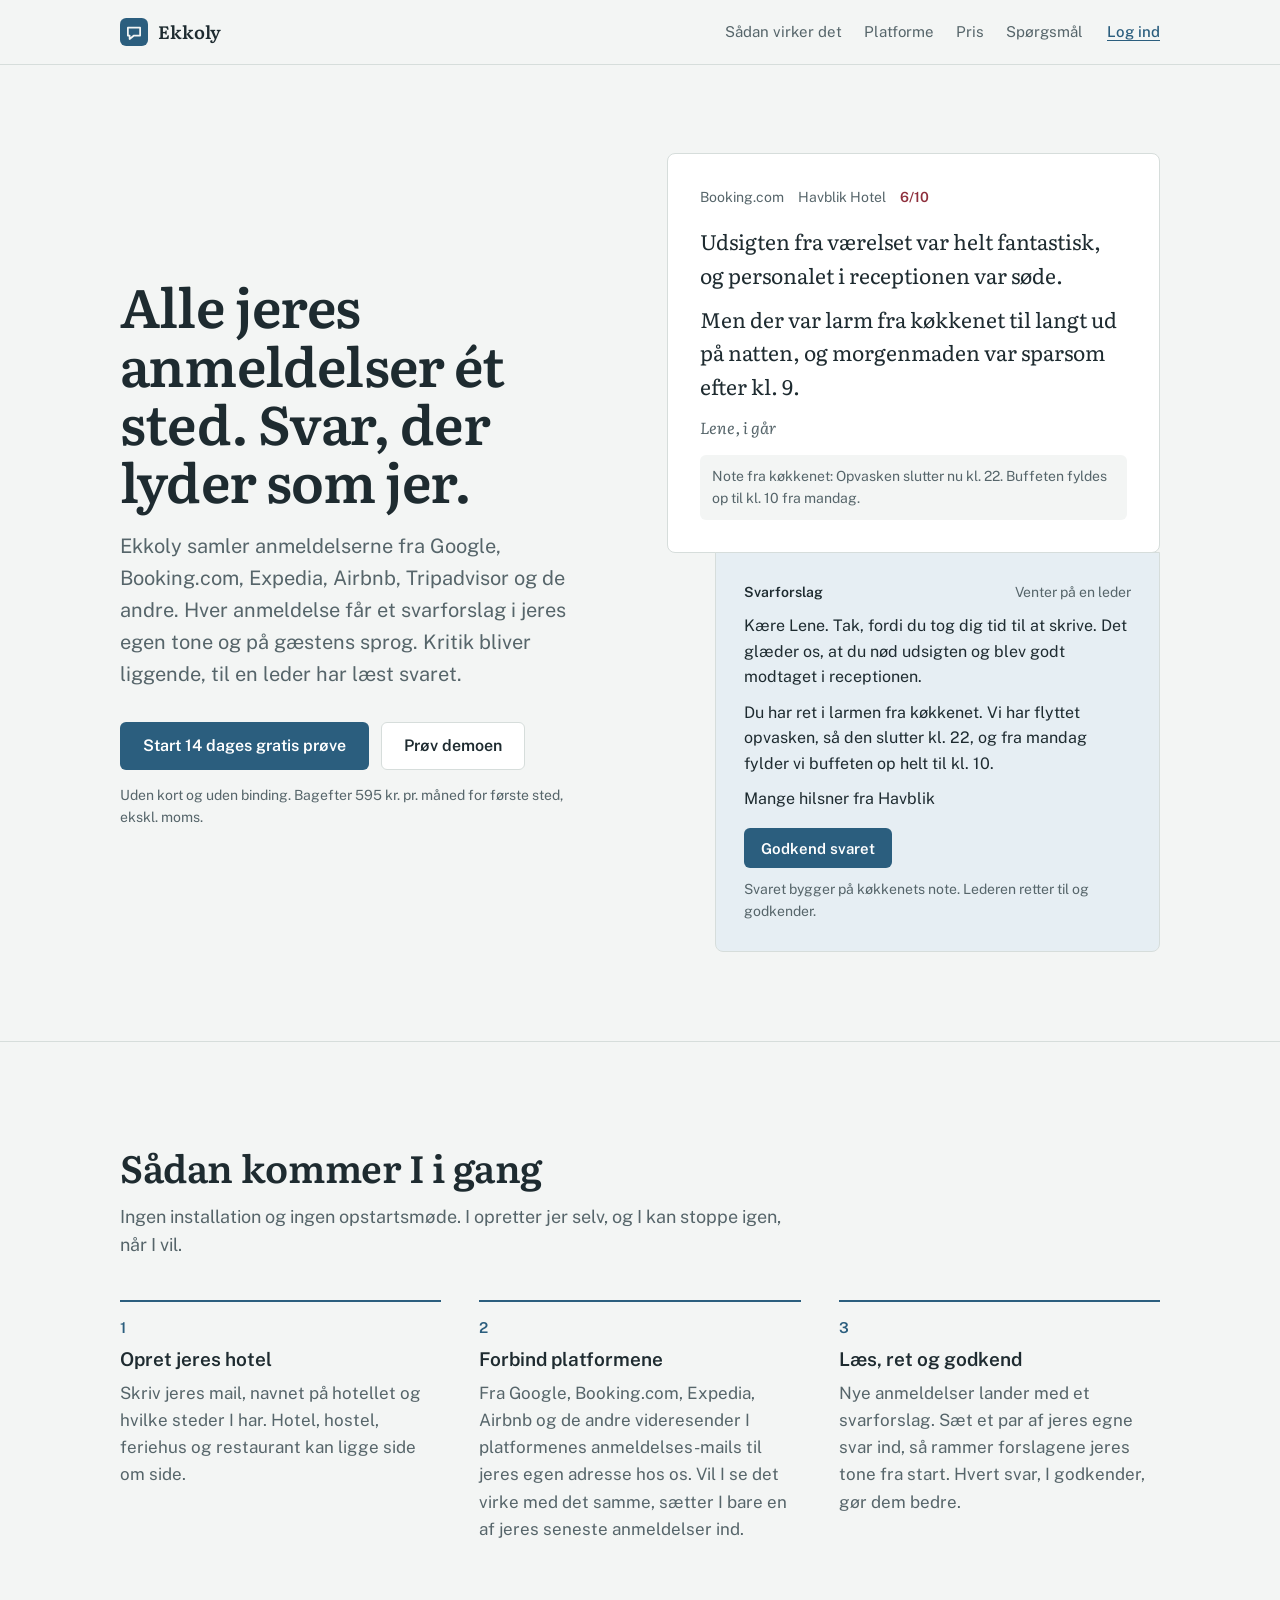
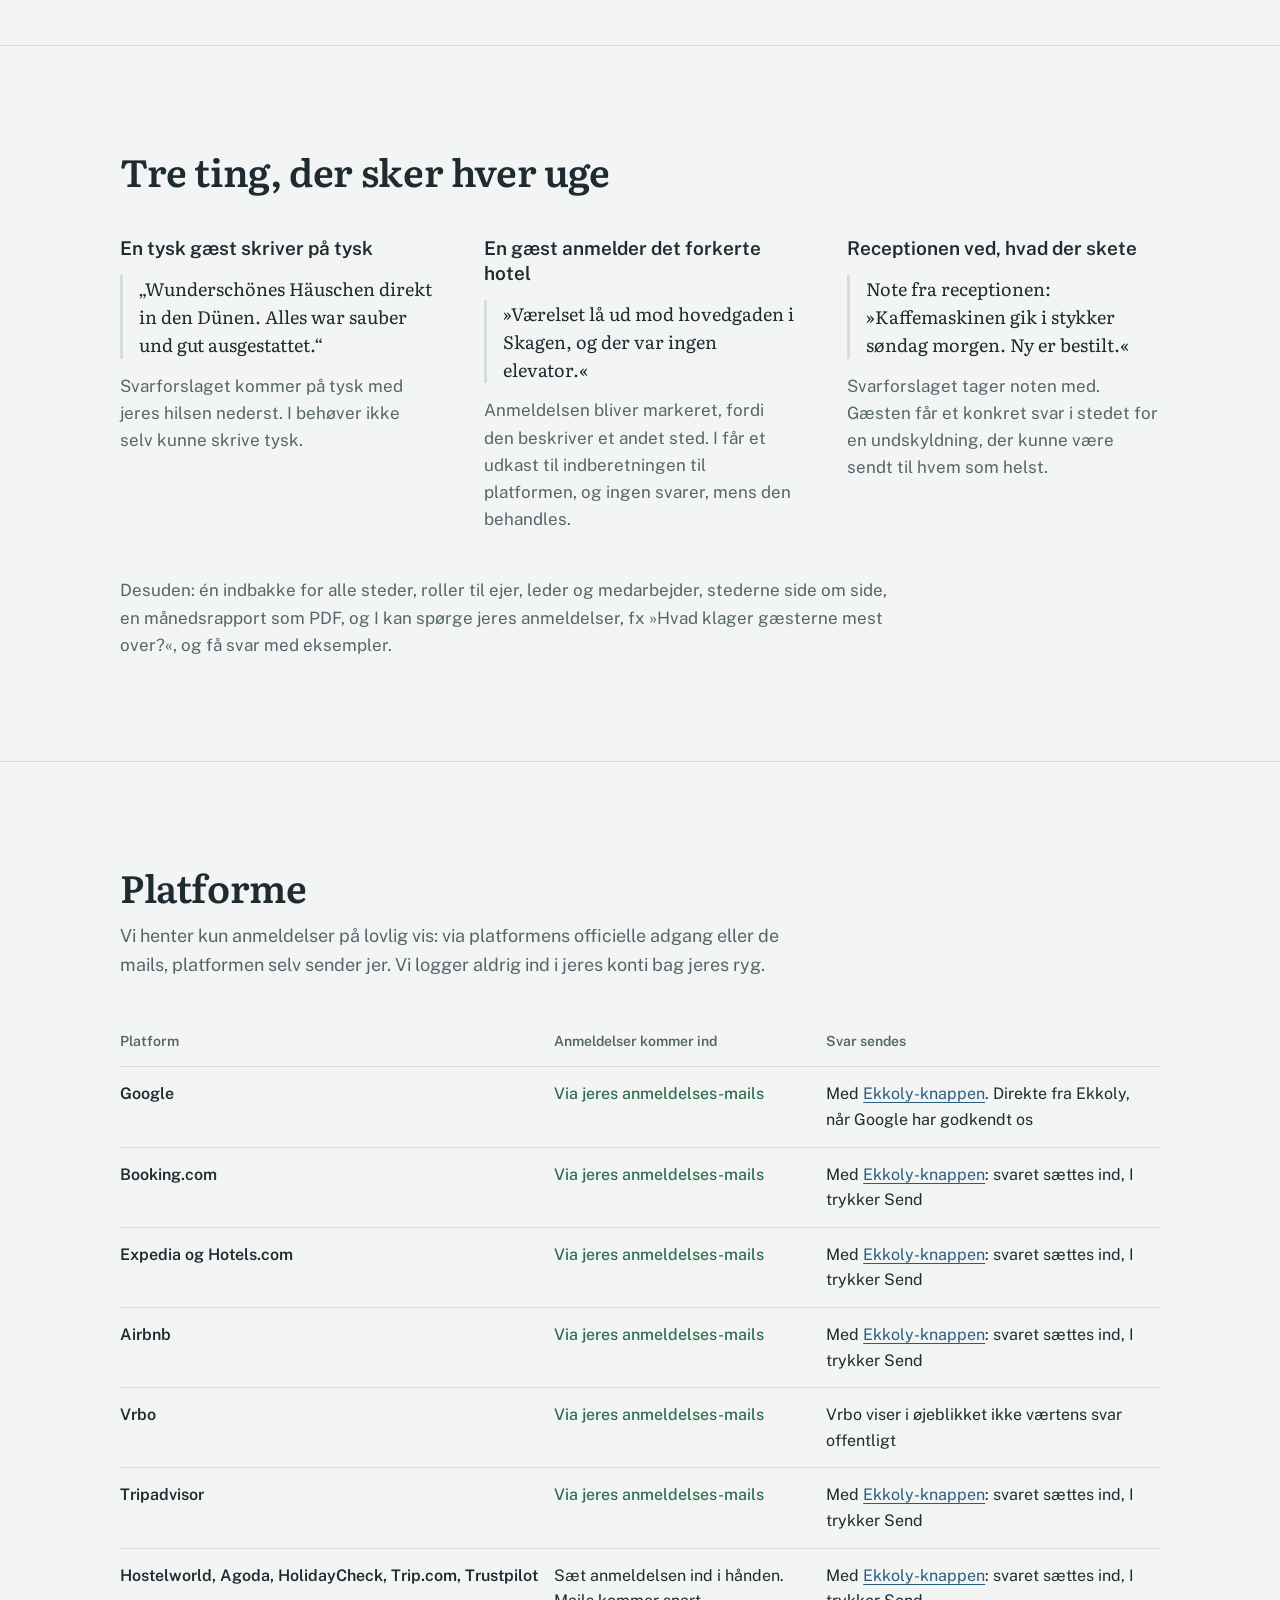
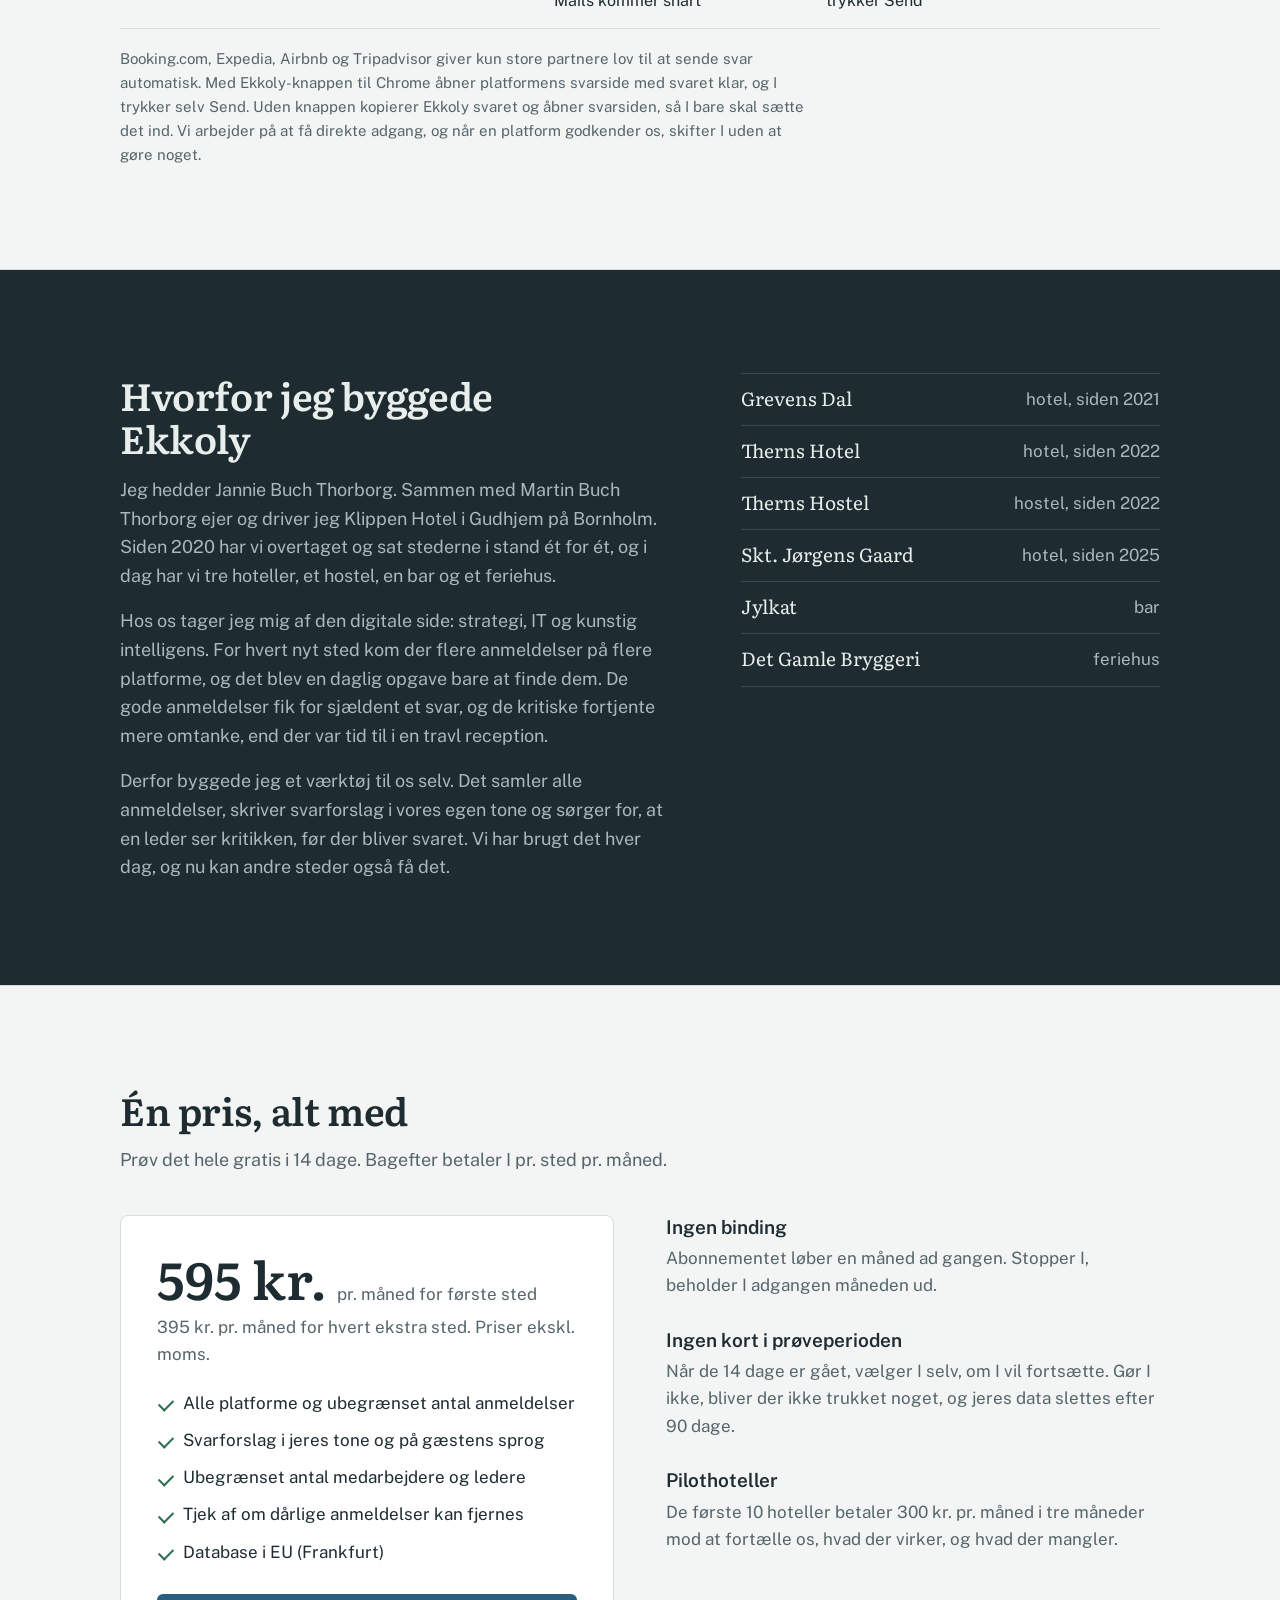
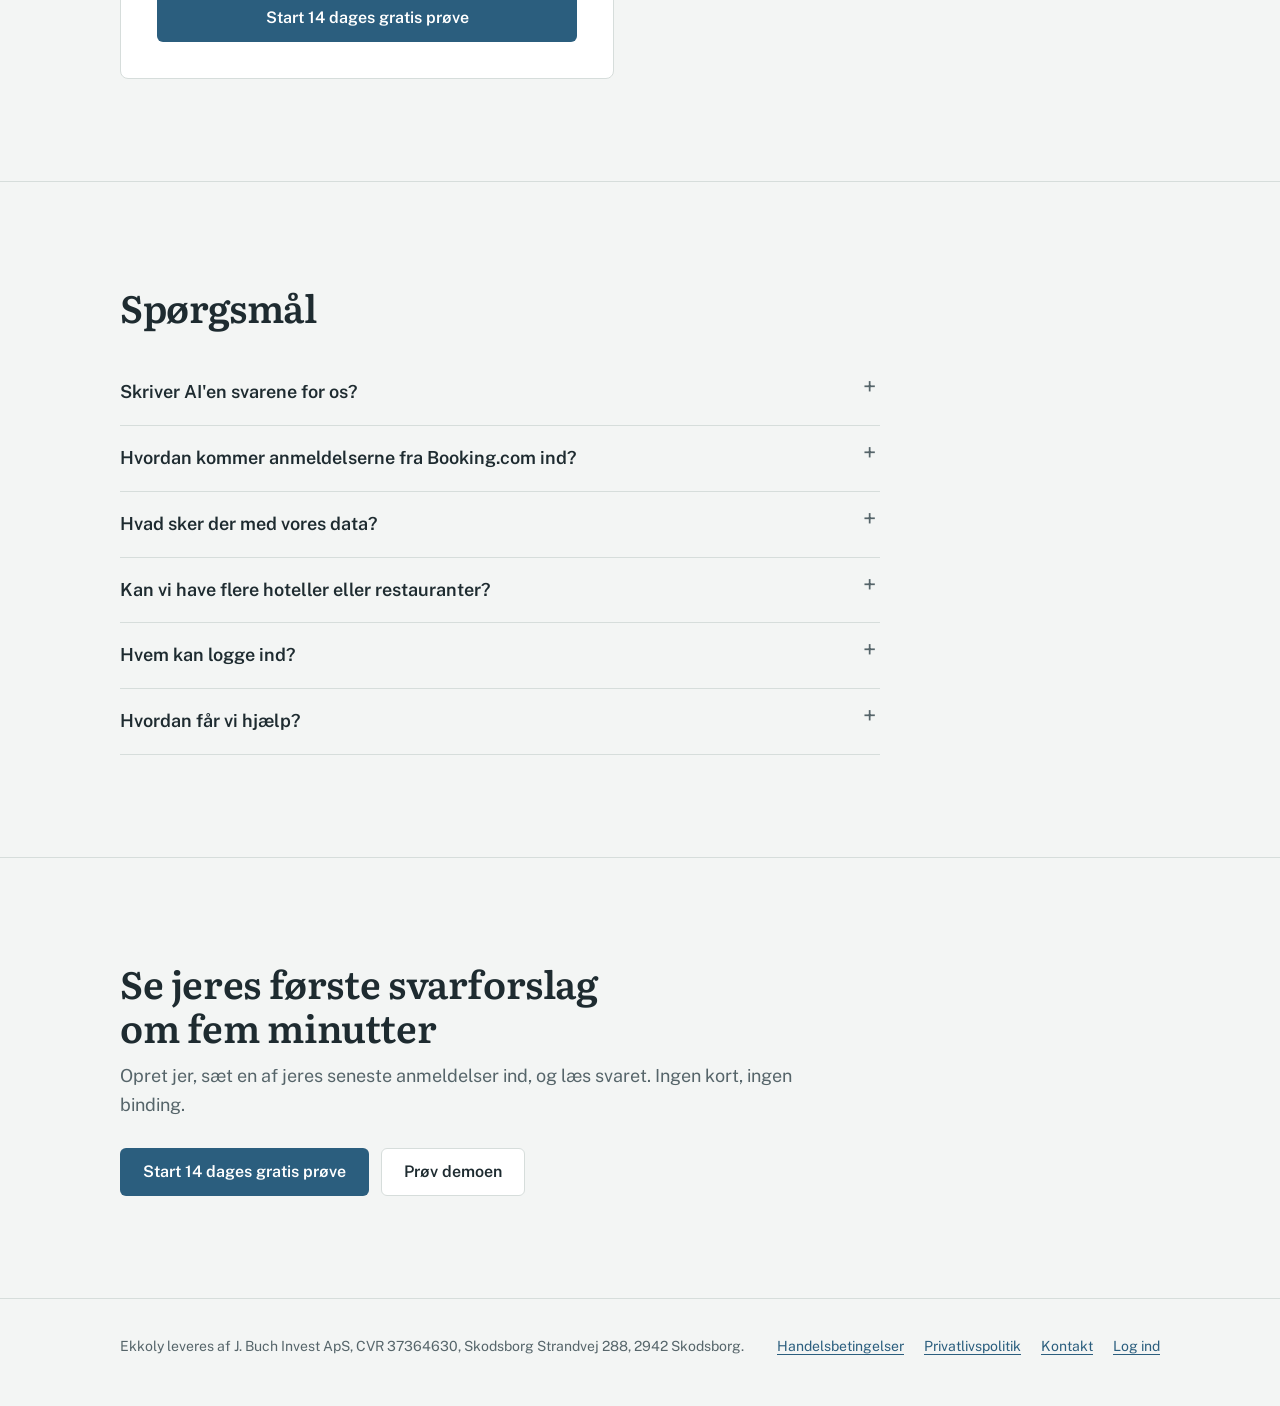
==== index.html @ 7d3e050d "Ekkoly: Indsigt, spørg jeres anmeldelser og månedsrapport Co-Authored-By: Claude Opus 5.5 <noreply@a" ====
<!doctype html>
<html lang="da">
<head>
<meta charset="utf-8">
<meta name="viewport" content="width=device-width,initial-scale=1">
<title>Ekkoly – alle jeres anmeldelser ét sted</title>
<meta name="description" content="Samler hotellets anmeldelser fra Google, Booking.com, Expedia, Airbnb, Tripadvisor og flere ét sted og skriver svarforslag i jeres egen tone. 14 dage gratis, uden kort.">
<meta name="color-scheme" content="light dark">
<meta name="robots" content="noindex">
<meta property="og:title" content="Ekkoly">
<meta property="og:description" content="Alle jeres anmeldelser ét sted. Svar, der lyder som jer.">
<meta property="og:type" content="website">
<link rel="icon" href="app/favicon.svg" type="image/svg+xml">
<link rel="preload" href="app/fonts/literata-latin-600-normal.woff2" as="font" type="font/woff2" crossorigin>
<link rel="preload" href="app/fonts/public-sans-latin-400-normal.woff2" as="font" type="font/woff2" crossorigin>
<link rel="stylesheet" href="site.css">
</head>
<body>
<a class="skip" href="#indhold">Gå til indhold</a>

<header class="top">
  <div class="wrap">
    <a class="brand" href="./" aria-label="Ekkoly, forsiden">
      <svg viewBox="0 0 32 32" aria-hidden="true"><rect width="32" height="32" rx="7" fill="#2B5E7E"/><path d="M9 11h14v9h-7l-5 4v-4H9z" fill="none" stroke="#F3F5F4" stroke-width="2" stroke-linejoin="round"/></svg>
      Ekkoly
    </a>
    <nav aria-label="Sider">
      <a href="#saadan">Sådan virker det</a>
      <a href="#platforme">Platforme</a>
      <a href="#pris">Pris</a>
      <a href="#spoergsmaal">Spørgsmål</a>
    </nav>
    <a class="login" href="app/">Log ind</a>
  </div>
</header>

<main id="indhold">

<section class="hero">
  <div class="wrap">
    <div>
      <h1>Alle jeres anmeldelser ét sted. Svar, der lyder som jer.</h1>
      <p class="lead">Ekkoly samler anmeldelserne fra Google, Booking.com, Expedia, Airbnb, Tripadvisor og de andre. Hver anmeldelse får et svarforslag i jeres egen tone og på gæstens sprog. Kritik bliver liggende, til en leder har læst svaret.</p>
      <div class="actions">
        <a class="btn btn-primary" href="app/?start#/">Start 14 dages gratis prøve</a>
        <a class="btn btn-quiet" href="app/?demo#/">Prøv demoen</a>
      </div>
      <p class="fine">Uden kort og uden binding. Bagefter 595 kr. pr. måned for første sted, ekskl. moms.</p>
    </div>

    <figure class="letter" aria-label="Eksempel: en anmeldelse og svarforslaget">
      <div class="review">
        <p class="meta"><span>Booking.com</span><span>Havblik Hotel</span><span class="score">6/10</span></p>
        <blockquote>
          <p>Udsigten fra værelset var helt fantastisk, og personalet i receptionen var søde.</p>
          <p>Men der var larm fra køkkenet til langt ud på natten, og morgenmaden var sparsom efter kl. 9.</p>
        </blockquote>
        <cite>Lene, i går</cite>
        <p class="note-staff">Note fra køkkenet: Opvasken slutter nu kl. 22. Buffeten fyldes op til kl. 10 fra mandag.</p>
      </div>
      <div class="reply">
        <p class="label"><strong>Svarforslag</strong><span>Venter på en leder</span></p>
        <div class="text">
          <p>Kære Lene. Tak, fordi du tog dig tid til at skrive. Det glæder os, at du nød udsigten og blev godt modtaget i receptionen.</p>
          <p>Du har ret i larmen fra køkkenet. Vi har flyttet opvasken, så den slutter kl. 22, og fra mandag fylder vi buffeten op helt til kl. 10.</p>
          <p>Mange hilsner fra Havblik</p>
        </div>
        <p class="approve"><span class="btn btn-primary" aria-hidden="true">Godkend svaret</span> Svaret bygger på køkkenets note. Lederen retter til og godkender.</p>
      </div>
    </figure>
  </div>
</section>

<section class="block" id="saadan">
  <div class="wrap">
    <h2>Sådan kommer I i gang</h2>
    <p class="intro">Ingen installation og ingen opstartsmøde. I opretter jer selv, og I kan stoppe igen, når I vil.</p>
    <ol class="steps">
      <li>
        <h3>Opret jeres hotel</h3>
        <p>Skriv jeres mail, navnet på hotellet og hvilke steder I har. Hotel, hostel, feriehus og restaurant kan ligge side om side.</p>
      </li>
      <li>
        <h3>Forbind platformene</h3>
        <p>Fra Google, Booking.com, Expedia, Airbnb og de andre videresender I platformenes anmeldelses-mails til jeres egen adresse hos os. Vil I se det virke med det samme, sætter I bare en af jeres seneste anmeldelser ind.</p>
      </li>
      <li>
        <h3>Læs, ret og godkend</h3>
        <p>Nye anmeldelser lander med et svarforslag. Sæt et par af jeres egne svar ind, så rammer forslagene jeres tone fra start. Hvert svar, I godkender, gør dem bedre.</p>
      </li>
    </ol>
  </div>
</section>

<section class="block" id="funktioner">
  <div class="wrap">
    <h2>Tre ting, der sker hver uge</h2>
    <div class="cases">
      <article class="case">
        <h3>En tysk gæst skriver på tysk</h3>
        <p class="said">„Wunderschönes Häuschen direkt in den Dünen. Alles war sauber und gut ausgestattet.“</p>
        <p class="then">Svarforslaget kommer på tysk med jeres hilsen nederst. I behøver ikke selv kunne skrive tysk.</p>
      </article>
      <article class="case">
        <h3>En gæst anmelder det forkerte hotel</h3>
        <p class="said">»Værelset lå ud mod hovedgaden i Skagen, og der var ingen elevator.«</p>
        <p class="then">Anmeldelsen bliver markeret, fordi den beskriver et andet sted. I får et udkast til indberetningen til platformen, og ingen svarer, mens den behandles.</p>
      </article>
      <article class="case">
        <h3>Receptionen ved, hvad der skete</h3>
        <p class="said">Note fra receptionen: »Kaffemaskinen gik i stykker søndag morgen. Ny er bestilt.«</p>
        <p class="then">Svarforslaget tager noten med. Gæsten får et konkret svar i stedet for en undskyldning, der kunne være sendt til hvem som helst.</p>
      </article>
    </div>
    <p class="also">Desuden: én indbakke for alle steder, roller til ejer, leder og medarbejder, stederne side om side, en månedsrapport som PDF, og I kan spørge jeres anmeldelser, fx »Hvad klager gæsterne mest over?«, og få svar med eksempler.</p>
  </div>
</section>

<section class="block" id="platforme">
  <div class="wrap">
    <h2>Platforme</h2>
    <p class="intro">Vi henter kun anmeldelser på lovlig vis: via platformens officielle adgang eller de mails, platformen selv sender jer. Vi logger aldrig ind i jeres konti bag jeres ryg.</p>
    <table class="platforms">
      <thead><tr><th scope="col">Platform</th><th scope="col">Anmeldelser kommer ind</th><th scope="col">Svar sendes</th></tr></thead>
      <tbody>
        <tr><td>Google</td><td class="yes">Via jeres anmeldelses-mails</td><td>Med <a href="knappen.html">Ekkoly-knappen</a>. Direkte fra Ekkoly, når Google har godkendt os</td></tr>
        <tr><td>Booking.com</td><td class="yes">Via jeres anmeldelses-mails</td><td>Med <a href="knappen.html">Ekkoly-knappen</a>: svaret sættes ind, I trykker Send</td></tr>
        <tr><td>Expedia og Hotels.com</td><td class="yes">Via jeres anmeldelses-mails</td><td>Med <a href="knappen.html">Ekkoly-knappen</a>: svaret sættes ind, I trykker Send</td></tr>
        <tr><td>Airbnb</td><td class="yes">Via jeres anmeldelses-mails</td><td>Med <a href="knappen.html">Ekkoly-knappen</a>: svaret sættes ind, I trykker Send</td></tr>
        <tr><td>Vrbo</td><td class="yes">Via jeres anmeldelses-mails</td><td>Vrbo viser i øjeblikket ikke værtens svar offentligt</td></tr>
        <tr><td>Tripadvisor</td><td class="yes">Via jeres anmeldelses-mails</td><td>Med <a href="knappen.html">Ekkoly-knappen</a>: svaret sættes ind, I trykker Send</td></tr>
        <tr><td>Hostelworld, Agoda, HolidayCheck, Trip.com, Trustpilot</td><td>Sæt anmeldelsen ind i hånden. Mails kommer snart</td><td>Med <a href="knappen.html">Ekkoly-knappen</a>: svaret sættes ind, I trykker Send</td></tr>
      </tbody>
    </table>
    <p class="note">Booking.com, Expedia, Airbnb og Tripadvisor giver kun store partnere lov til at sende svar automatisk. Med Ekkoly-knappen til Chrome åbner platformens svarside med svaret klar, og I trykker selv Send. Uden knappen kopierer Ekkoly svaret og åbner svarsiden, så I bare skal sætte det ind. Vi arbejder på at få direkte adgang, og når en platform godkender os, skifter I uden at gøre noget.</p>
  </div>
</section>

<section class="block origin">
  <div class="wrap">
    <div>
      <h2>Hvorfor jeg byggede Ekkoly</h2>
      <p>Jeg hedder Jannie Buch Thorborg. Sammen med Martin Buch Thorborg ejer og driver jeg Klippen Hotel i Gudhjem på Bornholm. Siden 2020 har vi overtaget og sat stederne i stand ét for ét, og i dag har vi tre hoteller, et hostel, en bar og et feriehus.</p>
      <p>Hos os tager jeg mig af den digitale side: strategi, IT og kunstig intelligens. For hvert nyt sted kom der flere anmeldelser på flere platforme, og det blev en daglig opgave bare at finde dem. De gode anmeldelser fik for sjældent et svar, og de kritiske fortjente mere omtanke, end der var tid til i en travl reception.</p>
      <p>Derfor byggede jeg et værktøj til os selv. Det samler alle anmeldelser, skriver svarforslag i vores egen tone og sørger for, at en leder ser kritikken, før der bliver svaret. Vi har brugt det hver dag, og nu kan andre steder også få det.</p>
    </div>
    <ul class="places" aria-label="Klippens steder, der bruger Ekkoly">
      <li><span>Grevens Dal</span> hotel, siden 2021</li>
      <li><span>Therns Hotel</span> hotel, siden 2022</li>
      <li><span>Therns Hostel</span> hostel, siden 2022</li>
      <li><span>Skt. Jørgens Gaard</span> hotel, siden 2025</li>
      <li><span>Jylkat</span> bar</li>
      <li><span>Det Gamle Bryggeri</span> feriehus</li>
    </ul>
  </div>
</section>

<section class="block" id="pris">
  <div class="wrap">
    <h2>Én pris, alt med</h2>
    <p class="intro">Prøv det hele gratis i 14 dage. Bagefter betaler I pr. sted pr. måned.</p>
    <div class="price">
      <div class="plan">
        <p class="amount">595 kr. <small>pr. måned for første sted</small></p>
        <p class="sub">395 kr. pr. måned for hvert ekstra sted. Priser ekskl. moms.</p>
        <ul>
          <li>Alle platforme og ubegrænset antal anmeldelser</li>
          <li>Svarforslag i jeres tone og på gæstens sprog</li>
          <li>Ubegrænset antal medarbejdere og ledere</li>
          <li>Tjek af om dårlige anmeldelser kan fjernes</li>
          <li>Database i EU (Frankfurt)</li>
        </ul>
        <a class="btn btn-primary" href="app/?start#/">Start 14 dages gratis prøve</a>
      </div>
      <div class="price-side">
        <div>
          <h3>Ingen binding</h3>
          <p>Abonnementet løber en måned ad gangen. Stopper I, beholder I adgangen måneden ud.</p>
        </div>
        <div>
          <h3>Ingen kort i prøveperioden</h3>
          <p>Når de 14 dage er gået, vælger I selv, om I vil fortsætte. Gør I ikke, bliver der ikke trukket noget, og jeres data slettes efter 90 dage.</p>
        </div>
        <div>
          <h3>Pilothoteller</h3>
          <p>De første 10 hoteller betaler 300 kr. pr. måned i tre måneder mod at fortælle os, hvad der virker, og hvad der mangler.</p>
        </div>
      </div>
    </div>
  </div>
</section>

<section class="block" id="spoergsmaal">
  <div class="wrap">
    <h2>Spørgsmål</h2>
    <div class="faq">
      <details>
        <summary>Skriver AI'en svarene for os?</summary>
        <p>Den skriver et forslag. I bestemmer selv, om ros må besvares med det samme, og svar på kritik bliver aldrig sendt, før en leder har godkendt dem. Svarene bygger på jeres egne tidligere svar, så de lyder som jer.</p>
      </details>
      <details>
        <summary>Hvordan kommer anmeldelserne fra Booking.com ind?</summary>
        <p>I får en fast mailadresse hos os. I Booking.com, Expedia, Airbnb og de andre sætter I anmeldelses-mails til også at gå til den adresse. Så kommer anmeldelsen ind af sig selv, så snart platformen har sendt mailen. I kan også altid kopiere en anmeldelse ind i hånden.</p>
      </details>
      <details>
        <summary>Hvad sker der med vores data?</summary>
        <p>Alt gemmes på servere i EU (Frankfurt). Hvert hotel ser kun sine egne data. Vi sælger ikke data og bruger dem ikke til andet end at levere tjenesten. Læs mere i <a href="privatliv.html">privatlivspolitikken</a>.</p>
      </details>
      <details>
        <summary>Kan vi have flere hoteller eller restauranter?</summary>
        <p>Ja. Hvert sted får sin egen hilsen og sin egen udvikling over tid, og I kan filtrere indbakken på sted. Første sted koster 595 kr. og hvert ekstra 395 kr. pr. måned.</p>
      </details>
      <details>
        <summary>Hvem kan logge ind?</summary>
        <p>Så mange af jeres folk, som I vil. Der er tre roller: ejer, leder og medarbejder. Man logger ind med et link på mail, så ingen skal huske en adgangskode.</p>
      </details>
      <details>
        <summary>Hvordan får vi hjælp?</summary>
        <p>Skriv til <a href="mailto:kontakt@ekkoly.com">kontakt@ekkoly.com</a>. Vi svarer på mail, normalt inden for én hverdag.</p>
      </details>
    </div>
  </div>
</section>

<section class="block closing">
  <div class="wrap">
    <h2>Se jeres første svarforslag om fem minutter</h2>
    <p class="intro">Opret jer, sæt en af jeres seneste anmeldelser ind, og læs svaret. Ingen kort, ingen binding.</p>
    <div class="actions">
      <a class="btn btn-primary" href="app/?start#/">Start 14 dages gratis prøve</a>
      <a class="btn btn-quiet" href="app/?demo#/">Prøv demoen</a>
    </div>
  </div>
</section>

</main>

<footer>
  <div class="wrap">
    <p>Ekkoly leveres af J. Buch Invest ApS, CVR 37364630, Skodsborg Strandvej 288, 2942 Skodsborg.</p>
    <nav aria-label="Om tjenesten">
      <a href="betingelser.html">Handelsbetingelser</a>
      <a href="privatliv.html">Privatlivspolitik</a>
      <a href="mailto:kontakt@ekkoly.com">Kontakt</a>
      <a href="app/">Log ind</a>
    </nav>
  </div>
</footer>
</body>
</html>
---- site.css ----
/* Ekkoly – website
   Samme stemme som appen: gæstens ord i Literata som et brev, alt andet i stille Public Sans.
   Det ene, der skal huskes: anmeldelsen og svaret øverst på forsiden. Resten er roligt. */

@font-face { font-family: 'Public Sans'; font-weight: 400; font-display: swap; src: url(app/fonts/public-sans-latin-400-normal.woff2) format('woff2'); }
@font-face { font-family: 'Public Sans'; font-weight: 500; font-display: swap; src: url(app/fonts/public-sans-latin-500-normal.woff2) format('woff2'); }
@font-face { font-family: 'Public Sans'; font-weight: 600; font-display: swap; src: url(app/fonts/public-sans-latin-600-normal.woff2) format('woff2'); }
@font-face { font-family: 'Literata'; font-weight: 400; font-display: swap; src: url(app/fonts/literata-latin-400-normal.woff2) format('woff2'); }
@font-face { font-family: 'Literata'; font-weight: 400; font-style: italic; font-display: swap; src: url(app/fonts/literata-latin-400-italic.woff2) format('woff2'); }
@font-face { font-family: 'Literata'; font-weight: 600; font-display: swap; src: url(app/fonts/literata-latin-600-normal.woff2) format('woff2'); }

:root {
  --paper: #f3f5f4;
  --surface: #ffffff;
  --ink: #1e2b30;
  --muted: #56656a;
  --line: #d6dddb;
  --harbour: #2b5e7e;
  --harbour-hover: #224e6a;
  --harbour-soft: #e6eef3;
  --on-accent: #ffffff;
  --praise: #2f6e4e;
  --critique: #8e2f3c;
  --deep: #1e2b30;
  --deep-fg: #e8eeec;
  --deep-muted: #a9b8bc;
  --sans: 'Public Sans', system-ui, sans-serif;
  --serif: 'Literata', Georgia, serif;
  --gutter: clamp(16px, 4vw, 40px);
  --measure: 1120px;
}
@media (prefers-color-scheme: dark) {
  :root:not([data-theme="light"]) {
    --paper: #131a1d; --surface: #1b2428; --ink: #e2e8e6; --muted: #9aa8ac; --line: #2c383c;
    --harbour: #82b4d6; --harbour-hover: #9cc5e1; --harbour-soft: #203440; --on-accent: #0e1a20;
    --praise: #7cc49c; --critique: #e8909d; --deep: #0c1214; --deep-fg: #e2e8e6; --deep-muted: #9aa8ac;
    color-scheme: dark;
  }
}
:root[data-theme="dark"] {
  --paper: #131a1d; --surface: #1b2428; --ink: #e2e8e6; --muted: #9aa8ac; --line: #2c383c;
  --harbour: #82b4d6; --harbour-hover: #9cc5e1; --harbour-soft: #203440; --on-accent: #0e1a20;
  --praise: #7cc49c; --critique: #e8909d; --deep: #0c1214; --deep-fg: #e2e8e6; --deep-muted: #9aa8ac;
  color-scheme: dark;
}

* { box-sizing: border-box; }
html { -webkit-text-size-adjust: 100%; scroll-behavior: smooth; }
@media (prefers-reduced-motion: reduce) { html { scroll-behavior: auto; } }
body { margin: 0; background: var(--paper); color: var(--ink); font: 400 17px/1.6 var(--sans); -webkit-font-smoothing: antialiased; }
h1, h2, h3, p, ul, ol, dl, dd, figure { margin: 0; }
ul, ol { padding: 0; list-style: none; }
a { color: var(--harbour); text-underline-offset: 3px; }
a:hover { color: var(--harbour-hover); }
:focus-visible { outline: 3px solid var(--harbour); outline-offset: 3px; border-radius: 2px; }
.wrap { max-width: var(--measure); margin: 0 auto; padding: 0 var(--gutter); }
.skip { position: absolute; left: -999px; }
.skip:focus { left: var(--gutter); top: 8px; background: var(--surface); padding: 8px 12px; z-index: 10; }

/* Knapper */
.btn { display: inline-flex; align-items: center; justify-content: center; min-height: 48px; padding: 0 22px; border-radius: 6px;
  font: 600 16px/1 var(--sans); text-decoration: none; border: 1px solid transparent; cursor: pointer; }
.btn-primary { background: var(--harbour); color: var(--on-accent); }
.btn-primary:hover { background: var(--harbour-hover); color: var(--on-accent); }
.btn-quiet { color: var(--ink); border-color: var(--line); background: var(--surface); }
.btn-quiet:hover { color: var(--ink); border-color: var(--muted); }

/* Top */
.top { border-bottom: 1px solid var(--line); background: var(--paper); }
.top .wrap { display: flex; align-items: center; gap: 24px; min-height: 64px; }
.brand { display: flex; align-items: center; gap: 10px; font: 600 18px/1 var(--serif); color: var(--ink); text-decoration: none; margin-right: auto; }
.brand svg { width: 28px; height: 28px; flex: none; }
.top nav { display: flex; gap: 22px; font-size: 15px; }
.top nav a { color: var(--muted); text-decoration: none; }
.top nav a:hover { color: var(--ink); }
.top .login { font-size: 15px; font-weight: 500; }
@media (max-width: 760px) { .top nav { display: none; } }

/* Forside: anmeldelsen og svaret */
.hero { padding: clamp(40px, 7vw, 88px) 0 clamp(48px, 7vw, 96px); }
.hero .wrap { display: grid; grid-template-columns: minmax(0, 1fr) minmax(0, 1.05fr); gap: clamp(32px, 6vw, 80px); align-items: center; }
@media (max-width: 900px) { .hero .wrap { grid-template-columns: 1fr; } }
.hero h1 { font: 600 clamp(34px, 5vw, 54px)/1.08 var(--serif); letter-spacing: -0.015em; max-width: 14ch; }
.hero .lead { margin-top: 20px; font-size: clamp(18px, 2vw, 20px); color: var(--muted); max-width: 34em; }
.hero .actions { margin-top: 32px; display: flex; flex-wrap: wrap; gap: 12px; }
.hero .fine { margin-top: 14px; font-size: 14px; color: var(--muted); }

.letter { position: relative; }
.review { background: var(--surface); border: 1px solid var(--line); border-radius: 8px; padding: clamp(20px, 3vw, 32px); }
.review .meta { display: flex; flex-wrap: wrap; gap: 6px 14px; align-items: baseline; font-size: 14px; color: var(--muted); }
.review .score { font-weight: 600; color: var(--critique); }
.review blockquote { margin: 16px 0 0; font: 400 clamp(18px, 2vw, 21px)/1.6 var(--serif); }
.review blockquote p + p { margin-top: 10px; }
.review .note-staff { margin-top: 16px; padding: 10px 12px; border-radius: 6px; background: var(--paper); font-size: 14px; color: var(--muted); }
.review cite { display: block; margin-top: 14px; font: italic 400 16px/1.4 var(--serif); color: var(--muted); }
.reply { margin: -1px 0 0 clamp(16px, 4vw, 48px); background: var(--harbour-soft); border: 1px solid var(--line); border-radius: 0 0 8px 8px; padding: clamp(18px, 3vw, 28px); }
.reply .label { font-size: 14px; color: var(--muted); display: flex; justify-content: space-between; gap: 12px; flex-wrap: wrap; }
.reply .label strong { color: var(--ink); font-weight: 600; }
.reply .text { margin-top: 10px; font-size: 16px; line-height: 1.6; }
.reply .text p + p { margin-top: 10px; }
.reply .approve { margin-top: 16px; display: flex; gap: 10px; align-items: center; flex-wrap: wrap; font-size: 14px; color: var(--muted); }
.reply .approve span.btn { min-height: 40px; padding: 0 16px; font-size: 15px; cursor: default; }
/* Den ene bevægelse: svaret skrives frem under anmeldelsen, når siden åbner */
@media (prefers-reduced-motion: no-preference) {
  .reply { animation: rise .7s cubic-bezier(.2, .7, .2, 1) .5s both; }
  .reply .text p { animation: show .5s ease both; }
  .reply .text p:nth-child(1) { animation-delay: .9s; }
  .reply .text p:nth-child(2) { animation-delay: 1.2s; }
  .reply .text p:nth-child(3) { animation-delay: 1.5s; }
  .reply .approve { animation: show .5s ease 1.9s both; }
}
@keyframes rise { from { opacity: 0; transform: translateY(-12px); } to { opacity: 1; transform: none; } }
@keyframes show { from { opacity: 0; } to { opacity: 1; } }

/* Sektioner */
section.block { padding: clamp(56px, 8vw, 104px) 0; border-top: 1px solid var(--line); }
.block h2 { font: 600 clamp(28px, 3.6vw, 38px)/1.15 var(--serif); letter-spacing: -0.01em; max-width: 22ch; }
.block .intro { margin-top: 14px; color: var(--muted); font-size: 18px; max-width: 38em; }

/* Sådan kommer I i gang – en rigtig rækkefølge */
.steps { margin-top: 40px; display: grid; grid-template-columns: repeat(3, minmax(0, 1fr)); gap: clamp(20px, 3vw, 40px); counter-reset: step; }
@media (max-width: 820px) { .steps { grid-template-columns: 1fr; } }
.steps li { counter-increment: step; padding-top: 18px; border-top: 2px solid var(--harbour); }
.steps li::before { content: counter(step); display: block; font: 600 15px/1 var(--sans); color: var(--harbour); margin-bottom: 12px; }
.steps h3 { font: 600 19px/1.3 var(--sans); }
.steps p { margin-top: 8px; color: var(--muted); }

/* Tre ting, der sker hver uge: gæstens ord i Literata, hvad der så sker i Public Sans */
.cases { margin-top: 44px; display: grid; grid-template-columns: repeat(3, minmax(0, 1fr)); gap: clamp(28px, 4vw, 56px); }
@media (max-width: 900px) { .cases { grid-template-columns: 1fr; max-width: 560px; } }
.case h3 { font: 600 19px/1.3 var(--sans); }
.case .said { margin-top: 14px; padding-left: 16px; border-left: 3px solid var(--line); font: 400 18px/1.55 var(--serif); }
.case .then { margin-top: 14px; color: var(--muted); }
.also { margin-top: 44px; color: var(--muted); max-width: 46em; }

/* Platforme */
.platforms { margin-top: 36px; width: 100%; border-collapse: collapse; font-size: 16px; }
.platforms th, .platforms td { text-align: left; padding: 14px 16px 14px 0; border-bottom: 1px solid var(--line); vertical-align: top; }
.platforms th { font-weight: 600; font-size: 14px; color: var(--muted); }
.platforms td:first-child { font-weight: 600; white-space: nowrap; }
.platforms .yes { color: var(--praise); font-weight: 500; }
.note { margin-top: 18px; font-size: 15px; color: var(--muted); max-width: 46em; }
@media (max-width: 640px) {
  .platforms thead { display: none; }
  .platforms tr { display: block; padding: 12px 0; border-bottom: 1px solid var(--line); }
  .platforms td { display: block; border: 0; padding: 2px 0; }
}

/* Bygget på et rigtigt hotel – mørk flade */
.origin { background: var(--deep); color: var(--deep-fg); border-top: 0; }
.origin .wrap { display: grid; grid-template-columns: minmax(0, 1.3fr) minmax(0, 1fr); gap: clamp(32px, 6vw, 80px); align-items: start; }
@media (max-width: 860px) { .origin .wrap { grid-template-columns: 1fr; } }
.origin h2 { color: var(--deep-fg); }
.origin p { margin-top: 16px; color: var(--deep-muted); font-size: 18px; max-width: 36em; }
.places { border-top: 1px solid var(--chrome-line, #3b4a50); }
.places li { display: flex; justify-content: space-between; gap: 16px; padding: 12px 0; border-bottom: 1px solid #3b4a50; color: var(--deep-muted); }
.places span { font: 400 19px/1.3 var(--serif); color: var(--deep-fg); }

/* Pris */
.price { margin-top: 40px; display: grid; grid-template-columns: minmax(0, 1fr) minmax(0, 1fr); gap: clamp(24px, 4vw, 56px); align-items: start; }
@media (max-width: 860px) { .price { grid-template-columns: 1fr; } }
.plan { background: var(--surface); border: 1px solid var(--line); border-radius: 8px; padding: clamp(24px, 3vw, 36px); }
.plan .amount { font: 600 clamp(40px, 5vw, 52px)/1 var(--serif); }
.plan .amount small { font: 400 17px/1 var(--sans); color: var(--muted); }
.plan .sub { margin-top: 10px; color: var(--muted); }
.plan ul { margin-top: 22px; display: grid; gap: 10px; }
.plan li { padding-left: 26px; position: relative; }
.plan li::before { content: ""; position: absolute; left: 2px; top: .55em; width: 12px; height: 7px; border-left: 2px solid var(--praise); border-bottom: 2px solid var(--praise); transform: rotate(-45deg); }
.plan .btn { margin-top: 28px; width: 100%; }
.price-side h3 { font: 600 19px/1.3 var(--sans); }
.price-side p { margin-top: 6px; color: var(--muted); }
.price-side > div + div { margin-top: 28px; }

/* Spørgsmål */
.faq { margin-top: 32px; max-width: 760px; }
.faq details { border-bottom: 1px solid var(--line); }
.faq summary { cursor: pointer; padding: 18px 32px 18px 0; font-weight: 600; font-size: 18px; list-style: none; position: relative; }
.faq summary::-webkit-details-marker { display: none; }
.faq summary::after { content: "+"; position: absolute; right: 4px; top: 14px; font: 400 24px/1 var(--sans); color: var(--muted); }
.faq details[open] summary::after { content: "–"; }
.faq details p { padding: 0 0 20px; color: var(--muted); max-width: 40em; }

/* Afslutning */
.closing { text-align: left; }
.closing .actions { margin-top: 28px; display: flex; gap: 12px; flex-wrap: wrap; }

footer { border-top: 1px solid var(--line); padding: 36px 0 48px; font-size: 14px; color: var(--muted); }
footer .wrap { display: flex; flex-wrap: wrap; justify-content: space-between; gap: 16px 32px; }
footer nav { display: flex; flex-wrap: wrap; gap: 8px 20px; }

/* Juridiske sider */
.doc { padding: clamp(40px, 6vw, 72px) 0 80px; }
.doc .wrap { max-width: 760px; }
.doc h1 { font: 600 clamp(30px, 4vw, 40px)/1.15 var(--serif); }
.doc .updated { margin-top: 10px; color: var(--muted); font-size: 15px; }
.doc h2 { font: 600 21px/1.3 var(--sans); margin-top: 40px; }
.doc p, .doc ul { margin-top: 12px; }
.doc ul { list-style: disc; padding-left: 22px; }
.doc li + li { margin-top: 6px; }
.doc table { margin-top: 14px; border-collapse: collapse; width: 100%; font-size: 15px; }
.doc th, .doc td { text-align: left; padding: 10px 12px 10px 0; border-bottom: 1px solid var(--line); vertical-align: top; }
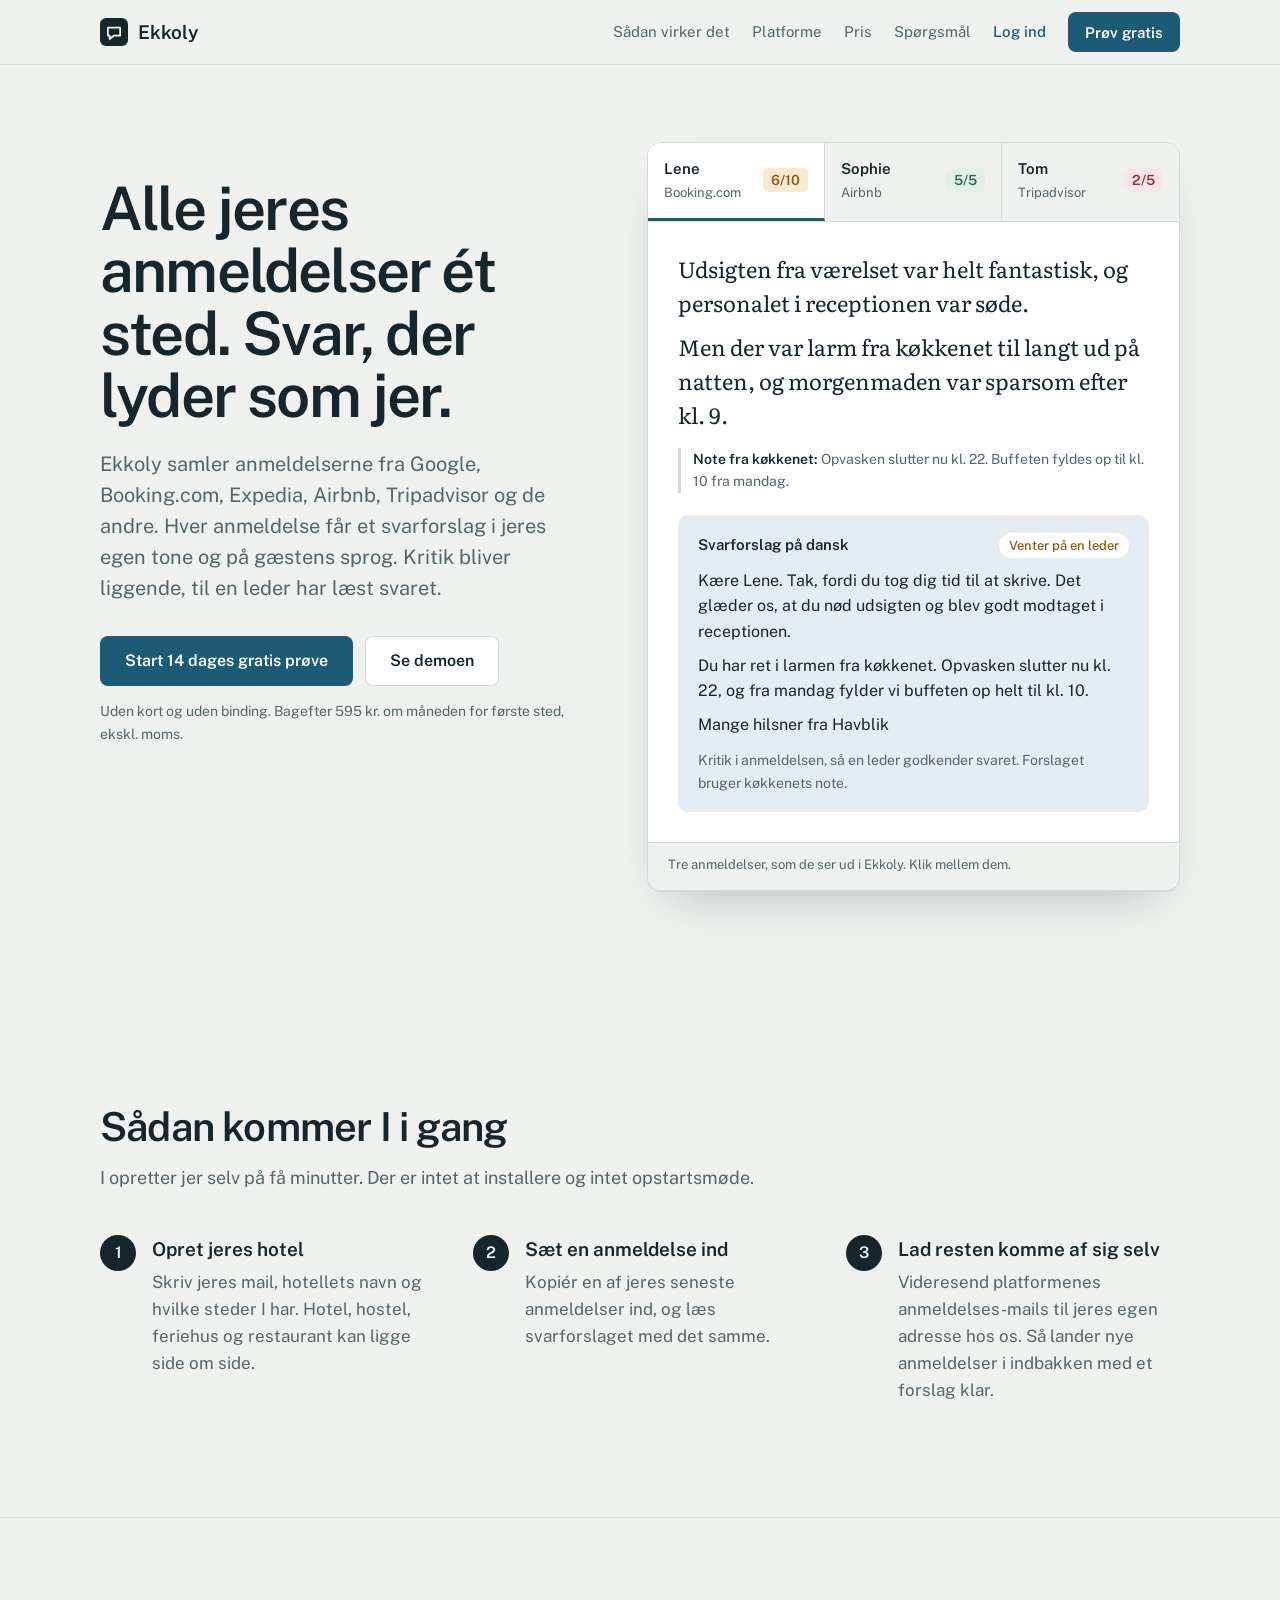
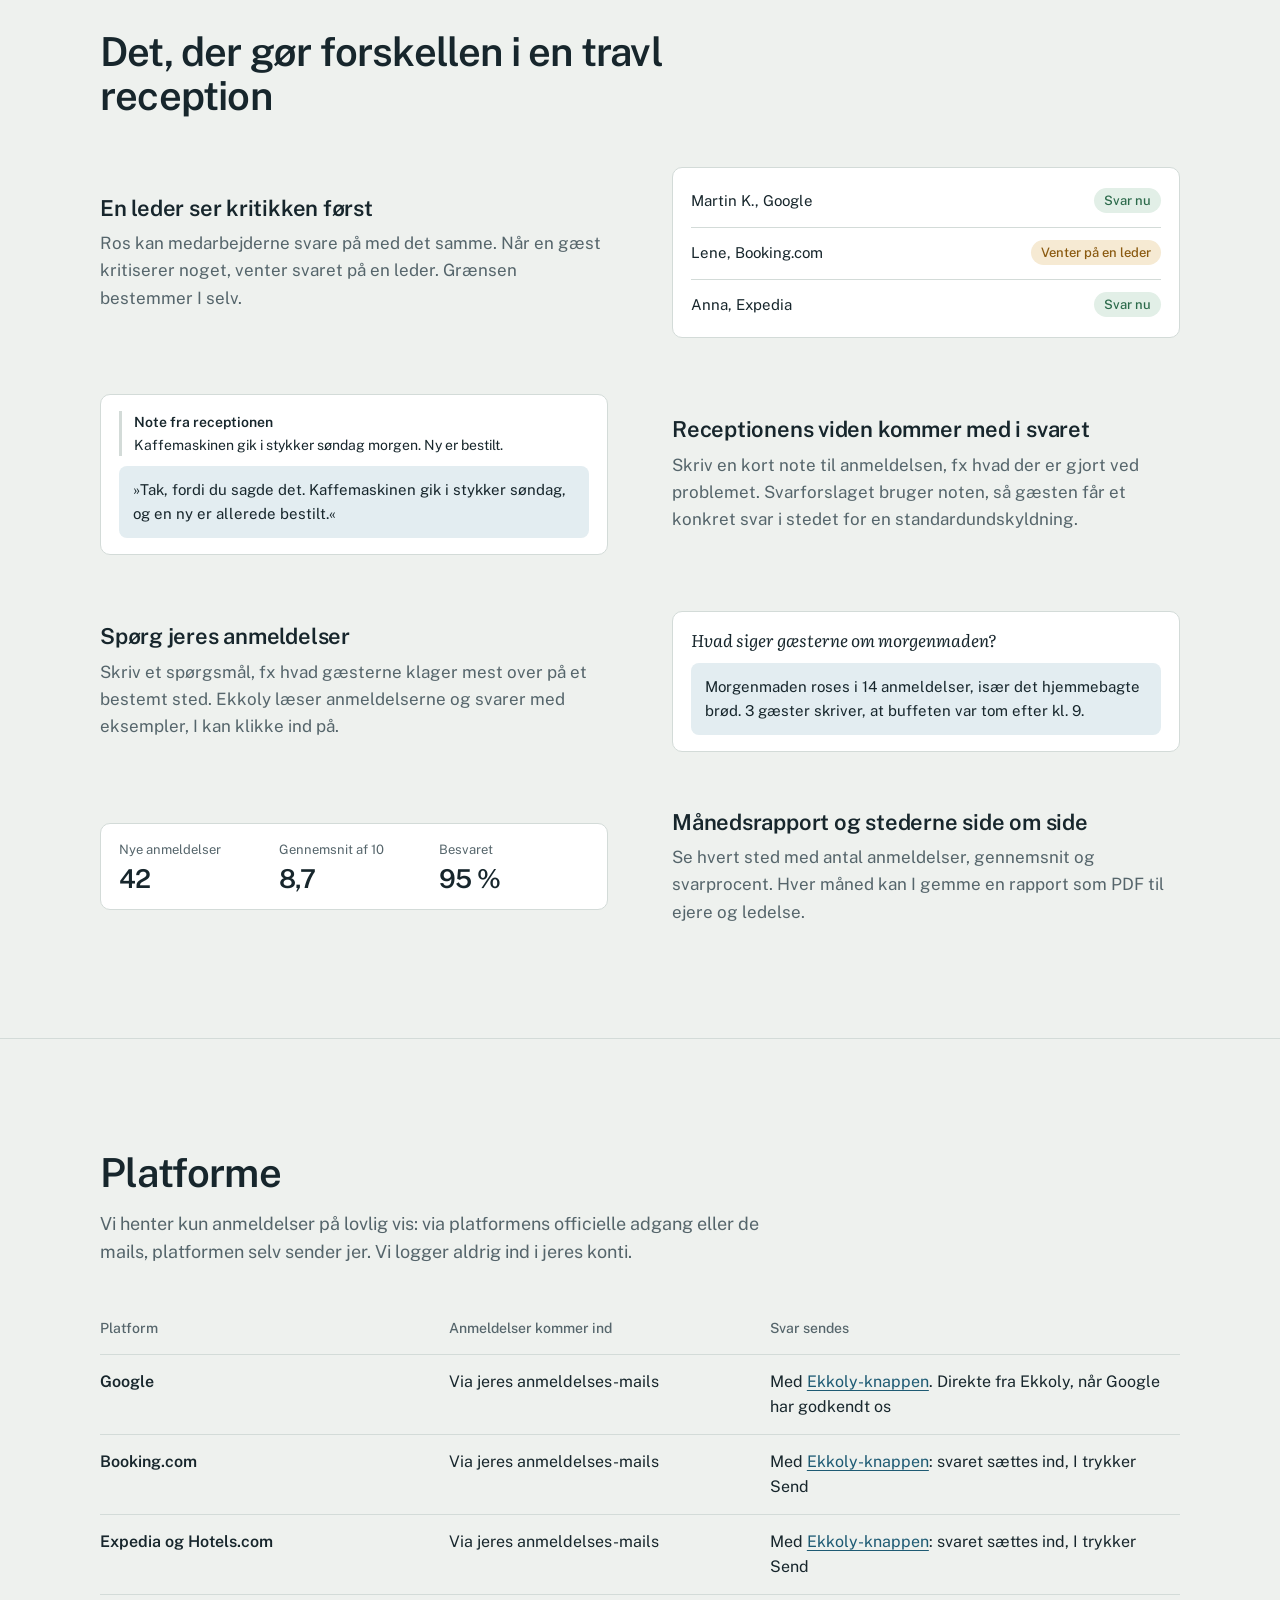
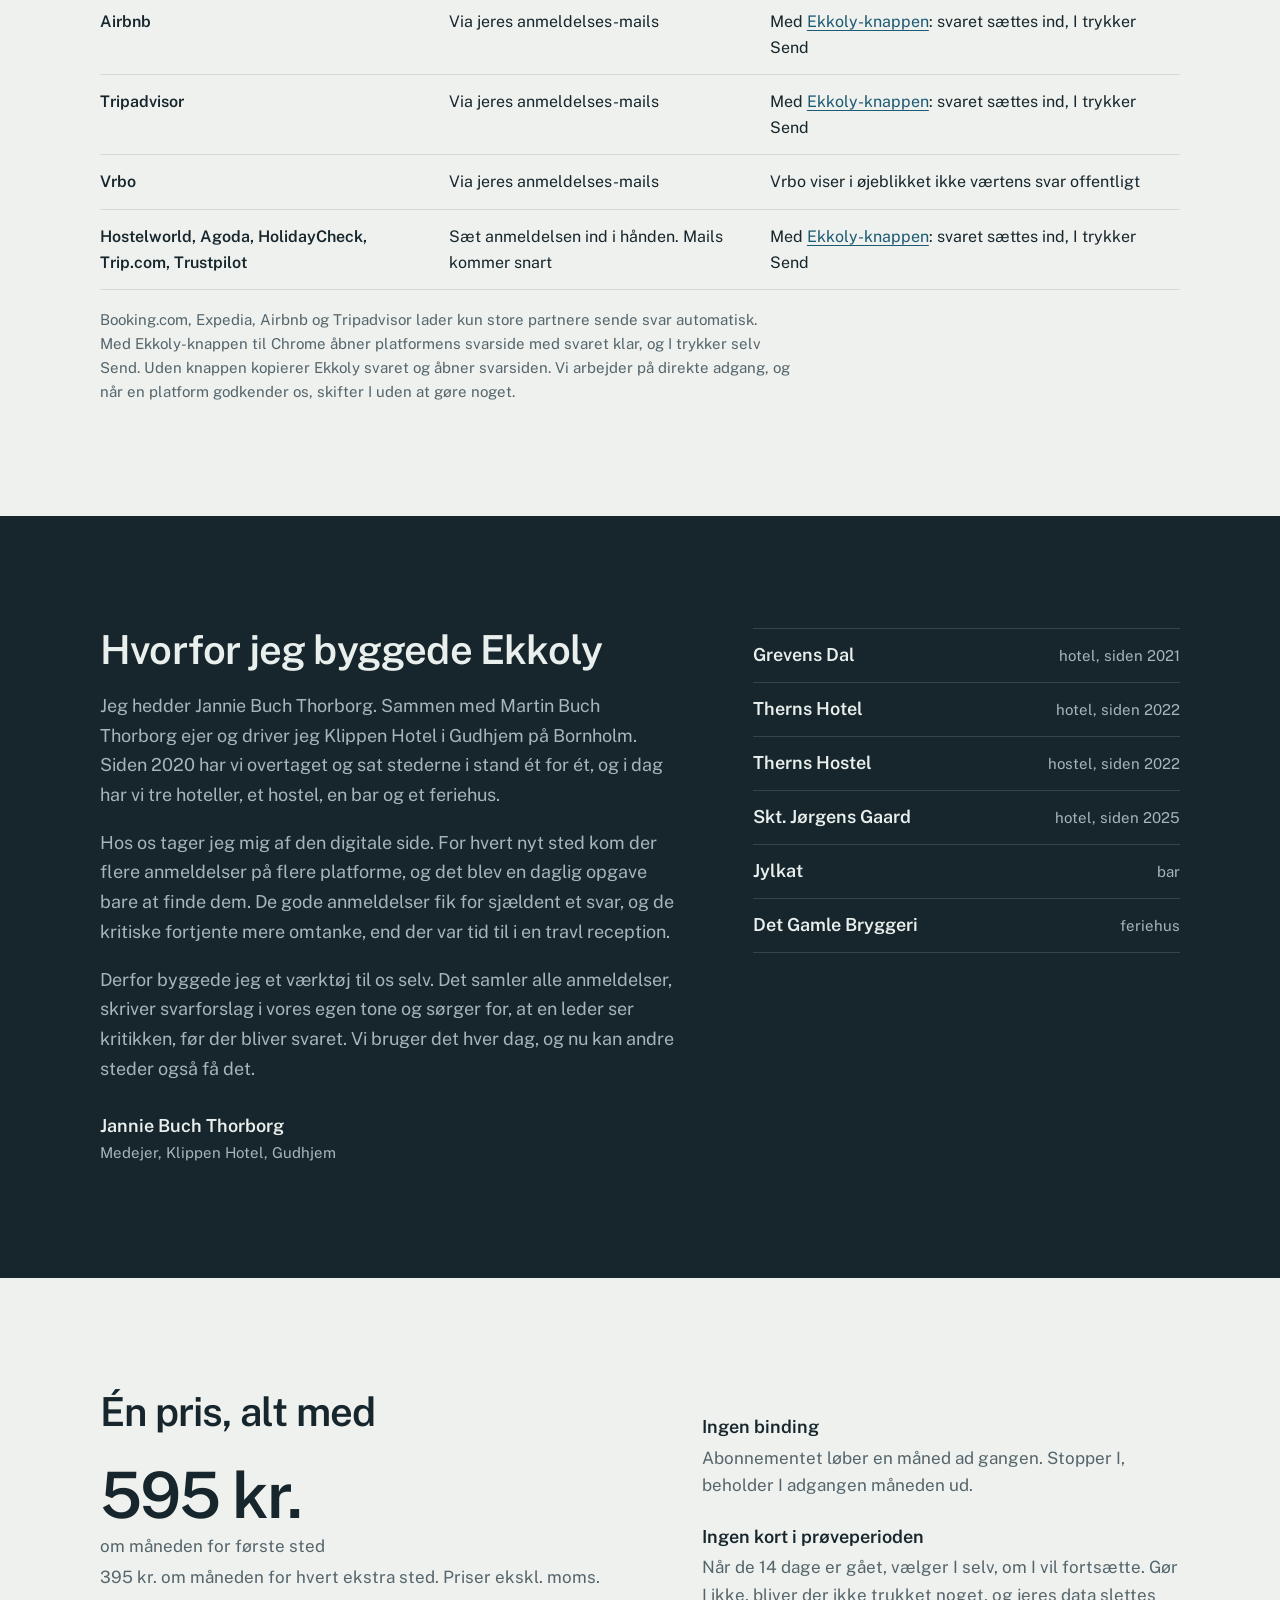
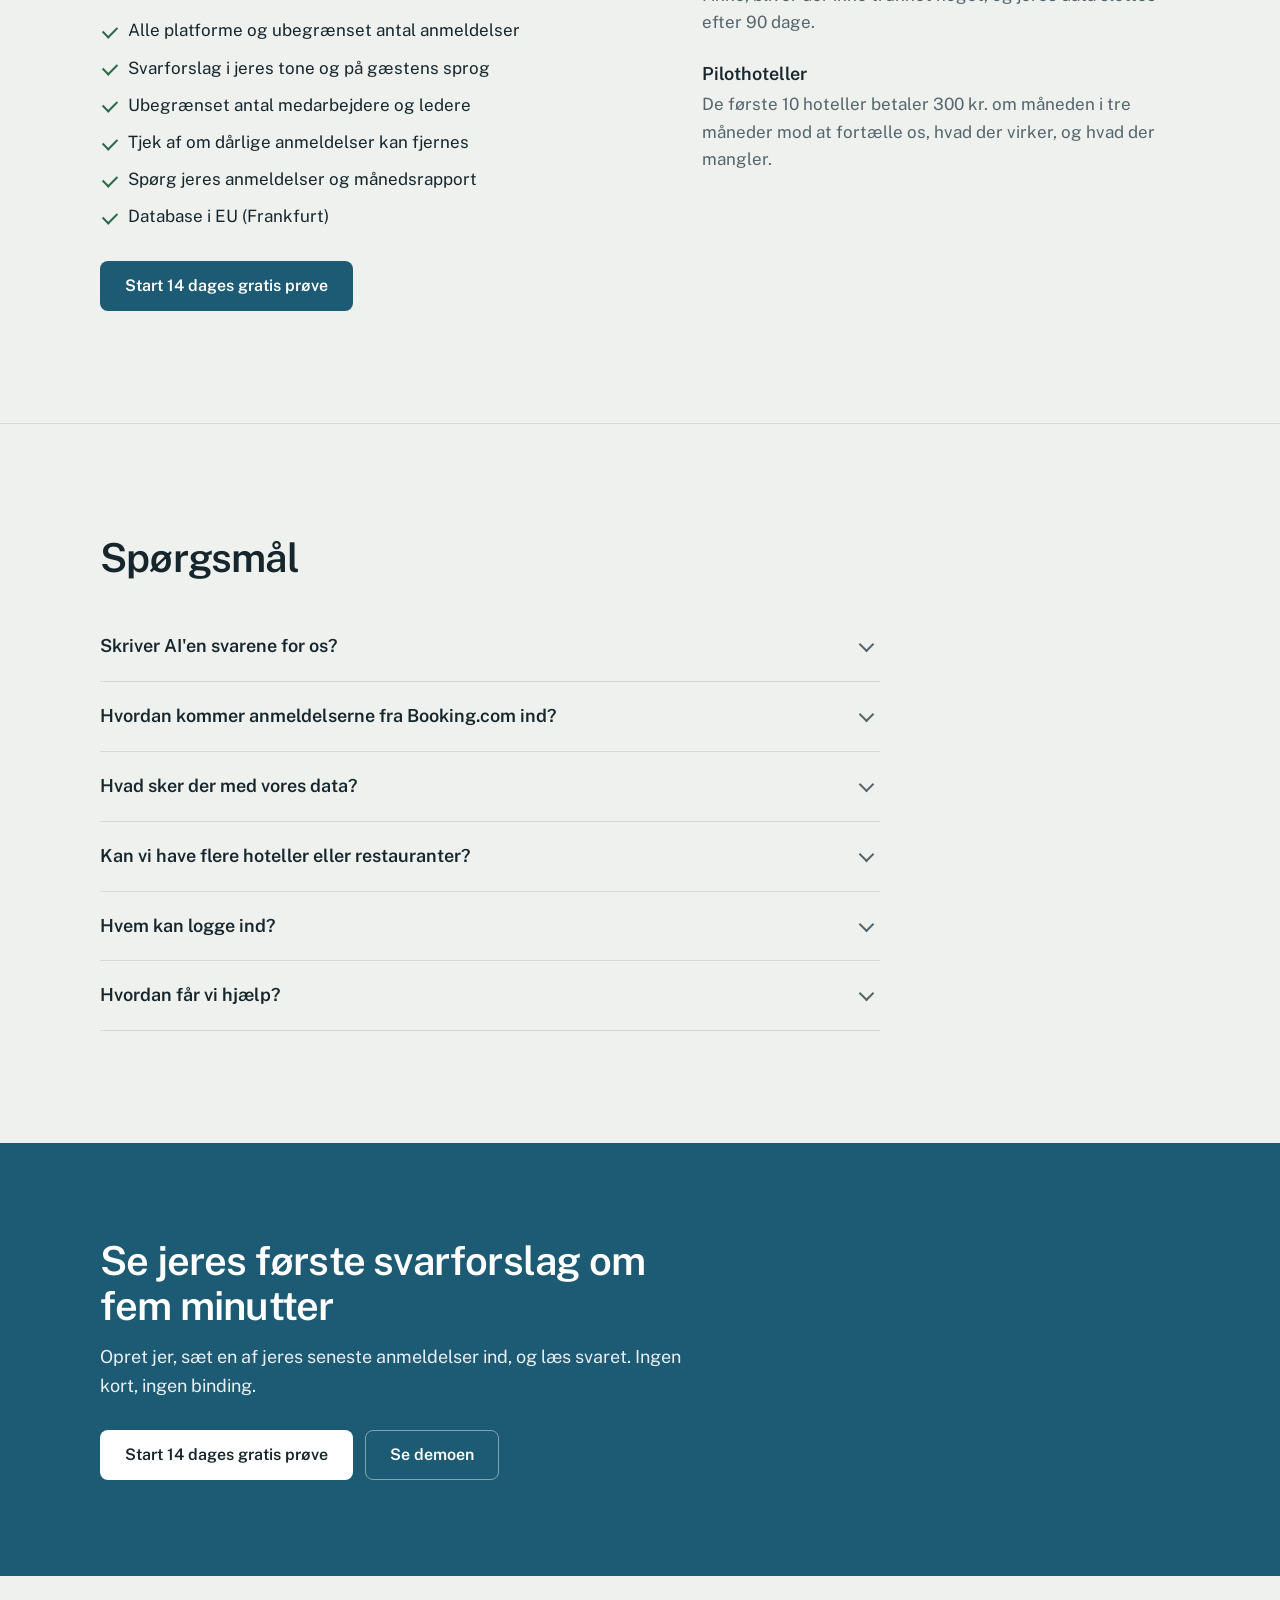
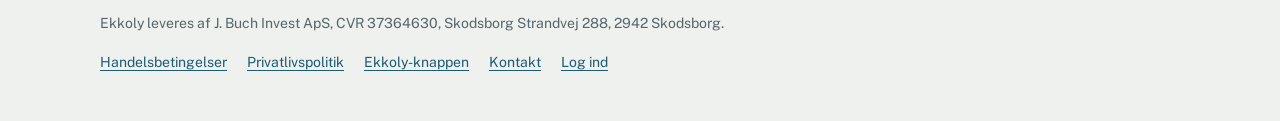
==== commit 27b068ab: "Ekkoly: nyt design af websitet Co-Authored-By: Claude Opus 5.5 <noreply@anthropic.com> Claude-Sessio" ====
--- a/index.html
+++ b/index.html
@@ -11,17 +11,16 @@
 <meta property="og:description" content="Alle jeres anmeldelser ét sted. Svar, der lyder som jer.">
 <meta property="og:type" content="website">
 <link rel="icon" href="app/favicon.svg" type="image/svg+xml">
-<link rel="preload" href="app/fonts/literata-latin-600-normal.woff2" as="font" type="font/woff2" crossorigin>
-<link rel="preload" href="app/fonts/public-sans-latin-400-normal.woff2" as="font" type="font/woff2" crossorigin>
+<link rel="preload" href="app/fonts/public-sans-latin-600-normal.woff2" as="font" type="font/woff2" crossorigin>
+<link rel="preload" href="app/fonts/literata-latin-400-normal.woff2" as="font" type="font/woff2" crossorigin>
 <link rel="stylesheet" href="site.css">
 </head>
 <body>
 <a class="skip" href="#indhold">Gå til indhold</a>
-
 <header class="top">
   <div class="wrap">
     <a class="brand" href="./" aria-label="Ekkoly, forsiden">
-      <svg viewBox="0 0 32 32" aria-hidden="true"><rect width="32" height="32" rx="7" fill="#2B5E7E"/><path d="M9 11h14v9h-7l-5 4v-4H9z" fill="none" stroke="#F3F5F4" stroke-width="2" stroke-linejoin="round"/></svg>
+      <svg viewBox="0 0 32 32" aria-hidden="true"><rect width="32" height="32" rx="7" fill="currentColor"/><path d="M9 11h14v9h-7l-5 4v-4H9z" fill="none" stroke="var(--brand-mark)" stroke-width="2" stroke-linejoin="round"/></svg>
       Ekkoly
     </a>
     <nav aria-label="Sider">
@@ -31,62 +30,107 @@
       <a href="#spoergsmaal">Spørgsmål</a>
     </nav>
     <a class="login" href="app/">Log ind</a>
+    <a class="btn btn-primary btn-small" href="app/?start#/">Prøv gratis</a>
   </div>
 </header>
 
 <main id="indhold">
-
 <section class="hero">
   <div class="wrap">
-    <div>
+    <div class="hero-text">
       <h1>Alle jeres anmeldelser ét sted. Svar, der lyder som jer.</h1>
       <p class="lead">Ekkoly samler anmeldelserne fra Google, Booking.com, Expedia, Airbnb, Tripadvisor og de andre. Hver anmeldelse får et svarforslag i jeres egen tone og på gæstens sprog. Kritik bliver liggende, til en leder har læst svaret.</p>
       <div class="actions">
         <a class="btn btn-primary" href="app/?start#/">Start 14 dages gratis prøve</a>
-        <a class="btn btn-quiet" href="app/?demo#/">Prøv demoen</a>
-      </div>
-      <p class="fine">Uden kort og uden binding. Bagefter 595 kr. pr. måned for første sted, ekskl. moms.</p>
-    </div>
-
-    <figure class="letter" aria-label="Eksempel: en anmeldelse og svarforslaget">
-      <div class="review">
-        <p class="meta"><span>Booking.com</span><span>Havblik Hotel</span><span class="score">6/10</span></p>
-        <blockquote>
-          <p>Udsigten fra værelset var helt fantastisk, og personalet i receptionen var søde.</p>
-          <p>Men der var larm fra køkkenet til langt ud på natten, og morgenmaden var sparsom efter kl. 9.</p>
-        </blockquote>
-        <cite>Lene, i går</cite>
-        <p class="note-staff">Note fra køkkenet: Opvasken slutter nu kl. 22. Buffeten fyldes op til kl. 10 fra mandag.</p>
-      </div>
-      <div class="reply">
-        <p class="label"><strong>Svarforslag</strong><span>Venter på en leder</span></p>
-        <div class="text">
-          <p>Kære Lene. Tak, fordi du tog dig tid til at skrive. Det glæder os, at du nød udsigten og blev godt modtaget i receptionen.</p>
-          <p>Du har ret i larmen fra køkkenet. Vi har flyttet opvasken, så den slutter kl. 22, og fra mandag fylder vi buffeten op helt til kl. 10.</p>
-          <p>Mange hilsner fra Havblik</p>
-        </div>
-        <p class="approve"><span class="btn btn-primary" aria-hidden="true">Godkend svaret</span> Svaret bygger på køkkenets note. Lederen retter til og godkender.</p>
-      </div>
-    </figure>
+        <a class="btn btn-quiet" href="app/?demo#/">Se demoen</a>
+      </div>
+      <p class="fine">Uden kort og uden binding. Bagefter 595 kr. om måneden for første sted, ekskl. moms.</p>
+    </div>
+
+    <div class="inbox" data-inbox>
+      <div class="inbox-tabs" role="tablist" aria-label="Eksempler på anmeldelser">
+        <button type="button" role="tab" id="t-lene" aria-controls="p-lene" aria-selected="true">
+          <span class="who">Lene</span><span class="where">Booking.com</span><span class="score score-mid">6/10</span>
+        </button>
+        <button type="button" role="tab" id="t-sophie" aria-controls="p-sophie" aria-selected="false" tabindex="-1">
+          <span class="who">Sophie</span><span class="where">Airbnb</span><span class="score score-good">5/5</span>
+        </button>
+        <button type="button" role="tab" id="t-tom" aria-controls="p-tom" aria-selected="false" tabindex="-1">
+          <span class="who">Tom</span><span class="where">Tripadvisor</span><span class="score score-low">2/5</span>
+        </button>
+      </div>
+
+      <div class="inbox-panel" role="tabpanel" id="p-lene" aria-labelledby="t-lene">
+        <div class="guest">
+          <blockquote lang="da">
+            <p>Udsigten fra værelset var helt fantastisk, og personalet i receptionen var søde.</p>
+            <p>Men der var larm fra køkkenet til langt ud på natten, og morgenmaden var sparsom efter kl. 9.</p>
+          </blockquote>
+          <p class="note"><strong>Note fra køkkenet:</strong> Opvasken slutter nu kl. 22. Buffeten fyldes op til kl. 10 fra mandag.</p>
+        </div>
+        <div class="draft">
+          <p class="draft-head"><span>Svarforslag på dansk</span><span class="status status-wait">Venter på en leder</span></p>
+          <div class="draft-text">
+            <p>Kære Lene. Tak, fordi du tog dig tid til at skrive. Det glæder os, at du nød udsigten og blev godt modtaget i receptionen.</p>
+            <p>Du har ret i larmen fra køkkenet. Opvasken slutter nu kl. 22, og fra mandag fylder vi buffeten op helt til kl. 10.</p>
+            <p>Mange hilsner fra Havblik</p>
+          </div>
+          <p class="draft-why">Kritik i anmeldelsen, så en leder godkender svaret. Forslaget bruger køkkenets note.</p>
+        </div>
+      </div>
+
+      <div class="inbox-panel" role="tabpanel" id="p-sophie" aria-labelledby="t-sophie" hidden>
+        <div class="guest">
+          <blockquote lang="de">
+            <p>Wunderschönes Häuschen direkt in den Dünen. Alles war sauber und gut ausgestattet, und der Gastgeber hat schnell geantwortet.</p>
+          </blockquote>
+        </div>
+        <div class="draft">
+          <p class="draft-head"><span>Svarforslag på tysk</span><span class="status status-ok">Klar til at sende</span></p>
+          <div class="draft-text" lang="de">
+            <p>Liebe Sophie, vielen Dank für die schöne Bewertung. Es freut uns sehr, dass Ihnen das Häuschen in den Dünen gefallen hat.</p>
+            <p>Wir würden uns freuen, Sie wieder bei uns begrüßen zu dürfen. Viele Grüße von Havblik Hytter</p>
+          </div>
+          <p class="draft-why">Ros uden kritik, så medarbejderen kan sende det med det samme. Ingen behøver at kunne tysk.</p>
+        </div>
+      </div>
+
+      <div class="inbox-panel" role="tabpanel" id="p-tom" aria-labelledby="t-tom" hidden>
+        <div class="guest">
+          <blockquote lang="en">
+            <p>The room faced the main street in Skagen and there was no lift. Never again.</p>
+          </blockquote>
+        </div>
+        <div class="draft draft-flag">
+          <p class="draft-head"><span>Svar ikke endnu</span><span class="status status-flag">Kan muligvis fjernes</span></p>
+          <div class="draft-text">
+            <p>Anmeldelsen beskriver et hotel ved hovedgaden i Skagen. Havblik ligger ved stranden og har elevator, så den handler sandsynligvis om et andet sted.</p>
+            <p>Ekkoly har skrevet et udkast til indberetningen til Tripadvisor. Ingen svarer, mens sagen behandles.</p>
+          </div>
+          <p class="draft-why">Det er platformen, der afgør, om anmeldelsen fjernes.</p>
+        </div>
+      </div>
+      <p class="inbox-caption">Tre anmeldelser, som de ser ud i Ekkoly. Klik mellem dem.</p>
+    </div>
   </div>
 </section>
 
 <section class="block" id="saadan">
   <div class="wrap">
     <h2>Sådan kommer I i gang</h2>
-    <p class="intro">Ingen installation og ingen opstartsmøde. I opretter jer selv, og I kan stoppe igen, når I vil.</p>
+    <p class="intro">I opretter jer selv på få minutter. Der er intet at installere og intet opstartsmøde.</p>
     <ol class="steps">
       <li>
         <h3>Opret jeres hotel</h3>
-        <p>Skriv jeres mail, navnet på hotellet og hvilke steder I har. Hotel, hostel, feriehus og restaurant kan ligge side om side.</p>
+        <p>Skriv jeres mail, hotellets navn og hvilke steder I har. Hotel, hostel, feriehus og restaurant kan ligge side om side.</p>
       </li>
       <li>
-        <h3>Forbind platformene</h3>
-        <p>Fra Google, Booking.com, Expedia, Airbnb og de andre videresender I platformenes anmeldelses-mails til jeres egen adresse hos os. Vil I se det virke med det samme, sætter I bare en af jeres seneste anmeldelser ind.</p>
+        <h3>Sæt en anmeldelse ind</h3>
+        <p>Kopiér en af jeres seneste anmeldelser ind, og læs svarforslaget med det samme.</p>
       </li>
       <li>
-        <h3>Læs, ret og godkend</h3>
-        <p>Nye anmeldelser lander med et svarforslag. Sæt et par af jeres egne svar ind, så rammer forslagene jeres tone fra start. Hvert svar, I godkender, gør dem bedre.</p>
+        <h3>Lad resten komme af sig selv</h3>
+        <p>Videresend platformenes anmeldelses-mails til jeres egen adresse hos os. Så lander nye anmeldelser i indbakken med et forslag klar.</p>
       </li>
     </ol>
   </div>
@@ -94,55 +138,82 @@
 
 <section class="block" id="funktioner">
   <div class="wrap">
-    <h2>Tre ting, der sker hver uge</h2>
-    <div class="cases">
-      <article class="case">
-        <h3>En tysk gæst skriver på tysk</h3>
-        <p class="said">„Wunderschönes Häuschen direkt in den Dünen. Alles war sauber und gut ausgestattet.“</p>
-        <p class="then">Svarforslaget kommer på tysk med jeres hilsen nederst. I behøver ikke selv kunne skrive tysk.</p>
+    <h2>Det, der gør forskellen i en travl reception</h2>
+    <div class="features">
+      <article class="feature">
+        <div class="feature-text">
+          <h3>En leder ser kritikken først</h3>
+          <p>Ros kan medarbejderne svare på med det samme. Når en gæst kritiserer noget, venter svaret på en leder. Grænsen bestemmer I selv.</p>
+        </div>
+        <div class="mini" aria-hidden="true">
+          <p class="mini-row"><span>Martin K., Google</span><span class="status status-ok">Svar nu</span></p>
+          <p class="mini-row"><span>Lene, Booking.com</span><span class="status status-wait">Venter på en leder</span></p>
+          <p class="mini-row"><span>Anna, Expedia</span><span class="status status-ok">Svar nu</span></p>
+        </div>
       </article>
-      <article class="case">
-        <h3>En gæst anmelder det forkerte hotel</h3>
-        <p class="said">»Værelset lå ud mod hovedgaden i Skagen, og der var ingen elevator.«</p>
-        <p class="then">Anmeldelsen bliver markeret, fordi den beskriver et andet sted. I får et udkast til indberetningen til platformen, og ingen svarer, mens den behandles.</p>
+      <article class="feature">
+        <div class="feature-text">
+          <h3>Receptionens viden kommer med i svaret</h3>
+          <p>Skriv en kort note til anmeldelsen, fx hvad der er gjort ved problemet. Svarforslaget bruger noten, så gæsten får et konkret svar i stedet for en standardundskyldning.</p>
+        </div>
+        <div class="mini" aria-hidden="true">
+          <p class="mini-note"><strong>Note fra receptionen</strong> Kaffemaskinen gik i stykker søndag morgen. Ny er bestilt.</p>
+          <p class="mini-quote">»Tak, fordi du sagde det. Kaffemaskinen gik i stykker søndag, og en ny er allerede bestilt.«</p>
+        </div>
       </article>
-      <article class="case">
-        <h3>Receptionen ved, hvad der skete</h3>
-        <p class="said">Note fra receptionen: »Kaffemaskinen gik i stykker søndag morgen. Ny er bestilt.«</p>
-        <p class="then">Svarforslaget tager noten med. Gæsten får et konkret svar i stedet for en undskyldning, der kunne være sendt til hvem som helst.</p>
+      <article class="feature">
+        <div class="feature-text">
+          <h3>Spørg jeres anmeldelser</h3>
+          <p>Skriv et spørgsmål, fx hvad gæsterne klager mest over på et bestemt sted. Ekkoly læser anmeldelserne og svarer med eksempler, I kan klikke ind på.</p>
+        </div>
+        <div class="mini" aria-hidden="true">
+          <p class="mini-ask">Hvad siger gæsterne om morgenmaden?</p>
+          <p class="mini-answer">Morgenmaden roses i 14 anmeldelser, især det hjemmebagte brød. 3 gæster skriver, at buffeten var tom efter kl. 9.</p>
+        </div>
       </article>
-    </div>
-    <p class="also">Desuden: én indbakke for alle steder, roller til ejer, leder og medarbejder, stederne side om side, en månedsrapport som PDF, og I kan spørge jeres anmeldelser, fx »Hvad klager gæsterne mest over?«, og få svar med eksempler.</p>
+      <article class="feature">
+        <div class="feature-text">
+          <h3>Månedsrapport og stederne side om side</h3>
+          <p>Se hvert sted med antal anmeldelser, gennemsnit og svarprocent. Hver måned kan I gemme en rapport som PDF til ejere og ledelse.</p>
+        </div>
+        <div class="mini mini-kpis" aria-hidden="true">
+          <p><span>Nye anmeldelser</span><strong>42</strong></p>
+          <p><span>Gennemsnit af 10</span><strong>8,7</strong></p>
+          <p><span>Besvaret</span><strong>95 %</strong></p>
+        </div>
+      </article>
+    </div>
   </div>
 </section>
 
 <section class="block" id="platforme">
   <div class="wrap">
     <h2>Platforme</h2>
-    <p class="intro">Vi henter kun anmeldelser på lovlig vis: via platformens officielle adgang eller de mails, platformen selv sender jer. Vi logger aldrig ind i jeres konti bag jeres ryg.</p>
+    <p class="intro">Vi henter kun anmeldelser på lovlig vis: via platformens officielle adgang eller de mails, platformen selv sender jer. Vi logger aldrig ind i jeres konti.</p>
     <table class="platforms">
       <thead><tr><th scope="col">Platform</th><th scope="col">Anmeldelser kommer ind</th><th scope="col">Svar sendes</th></tr></thead>
       <tbody>
-        <tr><td>Google</td><td class="yes">Via jeres anmeldelses-mails</td><td>Med <a href="knappen.html">Ekkoly-knappen</a>. Direkte fra Ekkoly, når Google har godkendt os</td></tr>
-        <tr><td>Booking.com</td><td class="yes">Via jeres anmeldelses-mails</td><td>Med <a href="knappen.html">Ekkoly-knappen</a>: svaret sættes ind, I trykker Send</td></tr>
-        <tr><td>Expedia og Hotels.com</td><td class="yes">Via jeres anmeldelses-mails</td><td>Med <a href="knappen.html">Ekkoly-knappen</a>: svaret sættes ind, I trykker Send</td></tr>
-        <tr><td>Airbnb</td><td class="yes">Via jeres anmeldelses-mails</td><td>Med <a href="knappen.html">Ekkoly-knappen</a>: svaret sættes ind, I trykker Send</td></tr>
-        <tr><td>Vrbo</td><td class="yes">Via jeres anmeldelses-mails</td><td>Vrbo viser i øjeblikket ikke værtens svar offentligt</td></tr>
-        <tr><td>Tripadvisor</td><td class="yes">Via jeres anmeldelses-mails</td><td>Med <a href="knappen.html">Ekkoly-knappen</a>: svaret sættes ind, I trykker Send</td></tr>
+        <tr><td>Google</td><td>Via jeres anmeldelses-mails</td><td>Med <a href="knappen.html">Ekkoly-knappen</a>. Direkte fra Ekkoly, når Google har godkendt os</td></tr>
+        <tr><td>Booking.com</td><td>Via jeres anmeldelses-mails</td><td>Med <a href="knappen.html">Ekkoly-knappen</a>: svaret sættes ind, I trykker Send</td></tr>
+        <tr><td>Expedia og Hotels.com</td><td>Via jeres anmeldelses-mails</td><td>Med <a href="knappen.html">Ekkoly-knappen</a>: svaret sættes ind, I trykker Send</td></tr>
+        <tr><td>Airbnb</td><td>Via jeres anmeldelses-mails</td><td>Med <a href="knappen.html">Ekkoly-knappen</a>: svaret sættes ind, I trykker Send</td></tr>
+        <tr><td>Tripadvisor</td><td>Via jeres anmeldelses-mails</td><td>Med <a href="knappen.html">Ekkoly-knappen</a>: svaret sættes ind, I trykker Send</td></tr>
+        <tr><td>Vrbo</td><td>Via jeres anmeldelses-mails</td><td>Vrbo viser i øjeblikket ikke værtens svar offentligt</td></tr>
         <tr><td>Hostelworld, Agoda, HolidayCheck, Trip.com, Trustpilot</td><td>Sæt anmeldelsen ind i hånden. Mails kommer snart</td><td>Med <a href="knappen.html">Ekkoly-knappen</a>: svaret sættes ind, I trykker Send</td></tr>
       </tbody>
     </table>
-    <p class="note">Booking.com, Expedia, Airbnb og Tripadvisor giver kun store partnere lov til at sende svar automatisk. Med Ekkoly-knappen til Chrome åbner platformens svarside med svaret klar, og I trykker selv Send. Uden knappen kopierer Ekkoly svaret og åbner svarsiden, så I bare skal sætte det ind. Vi arbejder på at få direkte adgang, og når en platform godkender os, skifter I uden at gøre noget.</p>
-  </div>
-</section>
-
-<section class="block origin">
-  <div class="wrap">
-    <div>
+    <p class="note">Booking.com, Expedia, Airbnb og Tripadvisor lader kun store partnere sende svar automatisk. Med Ekkoly-knappen til Chrome åbner platformens svarside med svaret klar, og I trykker selv Send. Uden knappen kopierer Ekkoly svaret og åbner svarsiden. Vi arbejder på direkte adgang, og når en platform godkender os, skifter I uden at gøre noget.</p>
+  </div>
+</section>
+
+<section class="origin">
+  <div class="wrap">
+    <div class="origin-text">
       <h2>Hvorfor jeg byggede Ekkoly</h2>
       <p>Jeg hedder Jannie Buch Thorborg. Sammen med Martin Buch Thorborg ejer og driver jeg Klippen Hotel i Gudhjem på Bornholm. Siden 2020 har vi overtaget og sat stederne i stand ét for ét, og i dag har vi tre hoteller, et hostel, en bar og et feriehus.</p>
-      <p>Hos os tager jeg mig af den digitale side: strategi, IT og kunstig intelligens. For hvert nyt sted kom der flere anmeldelser på flere platforme, og det blev en daglig opgave bare at finde dem. De gode anmeldelser fik for sjældent et svar, og de kritiske fortjente mere omtanke, end der var tid til i en travl reception.</p>
-      <p>Derfor byggede jeg et værktøj til os selv. Det samler alle anmeldelser, skriver svarforslag i vores egen tone og sørger for, at en leder ser kritikken, før der bliver svaret. Vi har brugt det hver dag, og nu kan andre steder også få det.</p>
+      <p>Hos os tager jeg mig af den digitale side. For hvert nyt sted kom der flere anmeldelser på flere platforme, og det blev en daglig opgave bare at finde dem. De gode anmeldelser fik for sjældent et svar, og de kritiske fortjente mere omtanke, end der var tid til i en travl reception.</p>
+      <p>Derfor byggede jeg et værktøj til os selv. Det samler alle anmeldelser, skriver svarforslag i vores egen tone og sørger for, at en leder ser kritikken, før der bliver svaret. Vi bruger det hver dag, og nu kan andre steder også få det.</p>
+      <p class="signature">Jannie Buch Thorborg<span>Medejer, Klippen Hotel, Gudhjem</span></p>
     </div>
     <ul class="places" aria-label="Klippens steder, der bruger Ekkoly">
       <li><span>Grevens Dal</span> hotel, siden 2021</li>
@@ -156,37 +227,26 @@
 </section>
 
 <section class="block" id="pris">
-  <div class="wrap">
-    <h2>Én pris, alt med</h2>
-    <p class="intro">Prøv det hele gratis i 14 dage. Bagefter betaler I pr. sted pr. måned.</p>
-    <div class="price">
-      <div class="plan">
-        <p class="amount">595 kr. <small>pr. måned for første sted</small></p>
-        <p class="sub">395 kr. pr. måned for hvert ekstra sted. Priser ekskl. moms.</p>
-        <ul>
-          <li>Alle platforme og ubegrænset antal anmeldelser</li>
-          <li>Svarforslag i jeres tone og på gæstens sprog</li>
-          <li>Ubegrænset antal medarbejdere og ledere</li>
-          <li>Tjek af om dårlige anmeldelser kan fjernes</li>
-          <li>Database i EU (Frankfurt)</li>
-        </ul>
-        <a class="btn btn-primary" href="app/?start#/">Start 14 dages gratis prøve</a>
-      </div>
-      <div class="price-side">
-        <div>
-          <h3>Ingen binding</h3>
-          <p>Abonnementet løber en måned ad gangen. Stopper I, beholder I adgangen måneden ud.</p>
-        </div>
-        <div>
-          <h3>Ingen kort i prøveperioden</h3>
-          <p>Når de 14 dage er gået, vælger I selv, om I vil fortsætte. Gør I ikke, bliver der ikke trukket noget, og jeres data slettes efter 90 dage.</p>
-        </div>
-        <div>
-          <h3>Pilothoteller</h3>
-          <p>De første 10 hoteller betaler 300 kr. pr. måned i tre måneder mod at fortælle os, hvad der virker, og hvad der mangler.</p>
-        </div>
-      </div>
-    </div>
+  <div class="wrap price">
+    <div class="price-main">
+      <h2>Én pris, alt med</h2>
+      <p class="amount">595 kr. <span>om måneden for første sted</span></p>
+      <p class="sub">395 kr. om måneden for hvert ekstra sted. Priser ekskl. moms.</p>
+      <ul class="included">
+        <li>Alle platforme og ubegrænset antal anmeldelser</li>
+        <li>Svarforslag i jeres tone og på gæstens sprog</li>
+        <li>Ubegrænset antal medarbejdere og ledere</li>
+        <li>Tjek af om dårlige anmeldelser kan fjernes</li>
+        <li>Spørg jeres anmeldelser og månedsrapport</li>
+        <li>Database i EU (Frankfurt)</li>
+      </ul>
+      <a class="btn btn-primary" href="app/?start#/">Start 14 dages gratis prøve</a>
+    </div>
+    <dl class="terms">
+      <div><dt>Ingen binding</dt><dd>Abonnementet løber en måned ad gangen. Stopper I, beholder I adgangen måneden ud.</dd></div>
+      <div><dt>Ingen kort i prøveperioden</dt><dd>Når de 14 dage er gået, vælger I selv, om I vil fortsætte. Gør I ikke, bliver der ikke trukket noget, og jeres data slettes efter 90 dage.</dd></div>
+      <div><dt>Pilothoteller</dt><dd>De første 10 hoteller betaler 300 kr. om måneden i tre måneder mod at fortælle os, hvad der virker, og hvad der mangler.</dd></div>
+    </dl>
   </div>
 </section>
 
@@ -204,11 +264,11 @@
       </details>
       <details>
         <summary>Hvad sker der med vores data?</summary>
-        <p>Alt gemmes på servere i EU (Frankfurt). Hvert hotel ser kun sine egne data. Vi sælger ikke data og bruger dem ikke til andet end at levere tjenesten. Læs mere i <a href="privatliv.html">privatlivspolitikken</a>.</p>
+        <p>Databasen ligger i EU (Frankfurt). Hvert hotel ser kun sine egne data. Vi sælger ikke data og bruger dem ikke til andet end at levere tjenesten. Læs mere i <a href="privatliv.html">privatlivspolitikken</a>.</p>
       </details>
       <details>
         <summary>Kan vi have flere hoteller eller restauranter?</summary>
-        <p>Ja. Hvert sted får sin egen hilsen og sin egen udvikling over tid, og I kan filtrere indbakken på sted. Første sted koster 595 kr. og hvert ekstra 395 kr. pr. måned.</p>
+        <p>Ja. Hvert sted får sin egen hilsen og sin egen udvikling over tid, og I kan se stederne side om side. Første sted koster 595 kr. og hvert ekstra 395 kr. om måneden.</p>
       </details>
       <details>
         <summary>Hvem kan logge ind?</summary>
@@ -222,17 +282,16 @@
   </div>
 </section>
 
-<section class="block closing">
+<section class="closing">
   <div class="wrap">
     <h2>Se jeres første svarforslag om fem minutter</h2>
-    <p class="intro">Opret jer, sæt en af jeres seneste anmeldelser ind, og læs svaret. Ingen kort, ingen binding.</p>
+    <p>Opret jer, sæt en af jeres seneste anmeldelser ind, og læs svaret. Ingen kort, ingen binding.</p>
     <div class="actions">
-      <a class="btn btn-primary" href="app/?start#/">Start 14 dages gratis prøve</a>
-      <a class="btn btn-quiet" href="app/?demo#/">Prøv demoen</a>
-    </div>
-  </div>
-</section>
-
+      <a class="btn btn-light" href="app/?start#/">Start 14 dages gratis prøve</a>
+      <a class="btn btn-ghost" href="app/?demo#/">Se demoen</a>
+    </div>
+  </div>
+</section>
 </main>
 
 <footer>
@@ -241,10 +300,35 @@
     <nav aria-label="Om tjenesten">
       <a href="betingelser.html">Handelsbetingelser</a>
       <a href="privatliv.html">Privatlivspolitik</a>
+      <a href="knappen.html">Ekkoly-knappen</a>
       <a href="mailto:kontakt@ekkoly.com">Kontakt</a>
       <a href="app/">Log ind</a>
     </nav>
   </div>
 </footer>
+<script>
+// Indbakken øverst: skift mellem anmeldelserne med klik eller piletaster
+(() => {
+  const box = document.querySelector('[data-inbox]');
+  if (!box) return;
+  const tabs = [...box.querySelectorAll('[role=tab]')];
+  const select = (tab, focus) => {
+    tabs.forEach((t) => {
+      const on = t === tab;
+      t.setAttribute('aria-selected', String(on));
+      t.tabIndex = on ? 0 : -1;
+      document.getElementById(t.getAttribute('aria-controls')).hidden = !on;
+    });
+    if (focus) tab.focus();
+  };
+  tabs.forEach((t, i) => {
+    t.addEventListener('click', () => select(t));
+    t.addEventListener('keydown', (e) => {
+      const d = e.key === 'ArrowRight' || e.key === 'ArrowDown' ? 1 : e.key === 'ArrowLeft' || e.key === 'ArrowUp' ? -1 : 0;
+      if (d) { e.preventDefault(); select(tabs[(i + d + tabs.length) % tabs.length], true); }
+    });
+  });
+})();
+</script>
 </body>
 </html>
--- a/site.css
+++ b/site.css
@@ -1,6 +1,7 @@
 /* Ekkoly – website
-   Samme stemme som appen: gæstens ord i Literata som et brev, alt andet i stille Public Sans.
-   Det ene, der skal huskes: anmeldelsen og svaret øverst på forsiden. Resten er roligt. */
+   Gæsternes egne ord står i Literata, alt andet i Public Sans. Farverne er bornholmsk
+   granit, hav og kridt. Det ene, der skal huskes: indbakken øverst, hvor man klikker
+   mellem tre anmeldelser og ser svaret. Resten er roligt. */
 
 @font-face { font-family: 'Public Sans'; font-weight: 400; font-display: swap; src: url(app/fonts/public-sans-latin-400-normal.woff2) format('woff2'); }
 @font-face { font-family: 'Public Sans'; font-weight: 500; font-display: swap; src: url(app/fonts/public-sans-latin-500-normal.woff2) format('woff2'); }
@@ -10,192 +11,241 @@
 @font-face { font-family: 'Literata'; font-weight: 600; font-display: swap; src: url(app/fonts/literata-latin-600-normal.woff2) format('woff2'); }
 
 :root {
-  --paper: #f3f5f4;
+  --chalk: #eef1ee;        /* baggrund: kalk og kridt */
   --surface: #ffffff;
-  --ink: #1e2b30;
-  --muted: #56656a;
-  --line: #d6dddb;
-  --harbour: #2b5e7e;
-  --harbour-hover: #224e6a;
-  --harbour-soft: #e6eef3;
+  --granite: #17262c;      /* tekst og mørke flader */
+  --muted: #55656b;
+  --line: #d3dbd8;
+  --sea: #1d5a73;          /* handlinger */
+  --sea-hover: #164a60;
+  --sea-soft: #e3edf1;
   --on-accent: #ffffff;
-  --praise: #2f6e4e;
-  --critique: #8e2f3c;
-  --deep: #1e2b30;
-  --deep-fg: #e8eeec;
-  --deep-muted: #a9b8bc;
+  --kelp: #2c6a4b;         /* ros, klar til at sende */
+  --kelp-soft: #e2efe7;
+  --amber: #8a5a10;        /* venter på en leder */
+  --amber-soft: #f6ead3;
+  --rose: #8e2f3c;         /* kritik */
+  --rose-soft: #f6e6e8;
+  --deep: #17262c;
+  --deep-fg: #e9efed;
+  --deep-muted: #a6b5b9;
+  --deep-line: #33454c;
+  --brand-mark: #eef1ee;
   --sans: 'Public Sans', system-ui, sans-serif;
   --serif: 'Literata', Georgia, serif;
   --gutter: clamp(16px, 4vw, 40px);
-  --measure: 1120px;
+  --measure: 1160px;
+  --radius: 10px;
 }
 @media (prefers-color-scheme: dark) {
   :root:not([data-theme="light"]) {
-    --paper: #131a1d; --surface: #1b2428; --ink: #e2e8e6; --muted: #9aa8ac; --line: #2c383c;
-    --harbour: #82b4d6; --harbour-hover: #9cc5e1; --harbour-soft: #203440; --on-accent: #0e1a20;
-    --praise: #7cc49c; --critique: #e8909d; --deep: #0c1214; --deep-fg: #e2e8e6; --deep-muted: #9aa8ac;
+    --chalk: #121a1d; --surface: #1a2428; --granite: #e4ebe9; --muted: #9eadb1; --line: #2e3b40;
+    --sea: #86b9d3; --sea-hover: #a3cbe0; --sea-soft: #1d3340; --on-accent: #0d1a20;
+    --kelp: #84c7a2; --kelp-soft: #1d3329; --amber: #e2b866; --amber-soft: #3a2f1b; --rose: #eb98a4; --rose-soft: #3b2328;
+    --deep: #0b1214; --deep-fg: #e4ebe9; --deep-muted: #9eadb1; --deep-line: #26353a; --brand-mark: #121a1d;
     color-scheme: dark;
   }
 }
 :root[data-theme="dark"] {
-  --paper: #131a1d; --surface: #1b2428; --ink: #e2e8e6; --muted: #9aa8ac; --line: #2c383c;
-  --harbour: #82b4d6; --harbour-hover: #9cc5e1; --harbour-soft: #203440; --on-accent: #0e1a20;
-  --praise: #7cc49c; --critique: #e8909d; --deep: #0c1214; --deep-fg: #e2e8e6; --deep-muted: #9aa8ac;
+  --chalk: #121a1d; --surface: #1a2428; --granite: #e4ebe9; --muted: #9eadb1; --line: #2e3b40;
+  --sea: #86b9d3; --sea-hover: #a3cbe0; --sea-soft: #1d3340; --on-accent: #0d1a20;
+  --kelp: #84c7a2; --kelp-soft: #1d3329; --amber: #e2b866; --amber-soft: #3a2f1b; --rose: #eb98a4; --rose-soft: #3b2328;
+  --deep: #0b1214; --deep-fg: #e4ebe9; --deep-muted: #9eadb1; --deep-line: #26353a; --brand-mark: #121a1d;
   color-scheme: dark;
 }
 
 * { box-sizing: border-box; }
-html { -webkit-text-size-adjust: 100%; scroll-behavior: smooth; }
+html { -webkit-text-size-adjust: 100%; scroll-behavior: smooth; scroll-padding-top: 80px; }
 @media (prefers-reduced-motion: reduce) { html { scroll-behavior: auto; } }
-body { margin: 0; background: var(--paper); color: var(--ink); font: 400 17px/1.6 var(--sans); -webkit-font-smoothing: antialiased; }
-h1, h2, h3, p, ul, ol, dl, dd, figure { margin: 0; }
+body { margin: 0; background: var(--chalk); color: var(--granite); font: 400 17px/1.6 var(--sans); -webkit-font-smoothing: antialiased; }
+h1, h2, h3, p, ul, ol, dl, dd, figure, blockquote { margin: 0; }
 ul, ol { padding: 0; list-style: none; }
-a { color: var(--harbour); text-underline-offset: 3px; }
-a:hover { color: var(--harbour-hover); }
-:focus-visible { outline: 3px solid var(--harbour); outline-offset: 3px; border-radius: 2px; }
+a { color: var(--sea); text-underline-offset: 3px; }
+a:hover { color: var(--sea-hover); }
+:focus-visible { outline: 3px solid var(--sea); outline-offset: 3px; border-radius: 4px; }
 .wrap { max-width: var(--measure); margin: 0 auto; padding: 0 var(--gutter); }
 .skip { position: absolute; left: -999px; }
-.skip:focus { left: var(--gutter); top: 8px; background: var(--surface); padding: 8px 12px; z-index: 10; }
+.skip:focus { left: var(--gutter); top: 8px; background: var(--surface); padding: 8px 12px; z-index: 20; }
 
 /* Knapper */
-.btn { display: inline-flex; align-items: center; justify-content: center; min-height: 48px; padding: 0 22px; border-radius: 6px;
-  font: 600 16px/1 var(--sans); text-decoration: none; border: 1px solid transparent; cursor: pointer; }
-.btn-primary { background: var(--harbour); color: var(--on-accent); }
-.btn-primary:hover { background: var(--harbour-hover); color: var(--on-accent); }
-.btn-quiet { color: var(--ink); border-color: var(--line); background: var(--surface); }
-.btn-quiet:hover { color: var(--ink); border-color: var(--muted); }
+.btn { display: inline-flex; align-items: center; justify-content: center; min-height: 50px; padding: 0 24px; border-radius: 8px;
+  font: 600 16px/1 var(--sans); text-decoration: none; border: 1px solid transparent; cursor: pointer; transition: background .15s, border-color .15s; }
+.btn-primary { background: var(--sea); color: var(--on-accent); }
+.btn-primary:hover { background: var(--sea-hover); color: var(--on-accent); }
+.btn-quiet { color: var(--granite); border-color: var(--line); background: var(--surface); }
+.btn-quiet:hover { color: var(--granite); border-color: var(--muted); }
+.btn-small { min-height: 40px; padding: 0 16px; font-size: 15px; }
+.btn-light { background: var(--deep-fg); color: var(--deep); }
+.btn-light:hover { background: #fff; color: var(--deep); }
+.btn-ghost { color: var(--deep-fg); border-color: var(--deep-line); }
+.btn-ghost:hover { color: var(--deep-fg); border-color: var(--deep-muted); }
 
 /* Top */
-.top { border-bottom: 1px solid var(--line); background: var(--paper); }
-.top .wrap { display: flex; align-items: center; gap: 24px; min-height: 64px; }
-.brand { display: flex; align-items: center; gap: 10px; font: 600 18px/1 var(--serif); color: var(--ink); text-decoration: none; margin-right: auto; }
-.brand svg { width: 28px; height: 28px; flex: none; }
+.top { position: sticky; top: 0; z-index: 10; background: color-mix(in srgb, var(--chalk) 92%, transparent); backdrop-filter: blur(8px); border-bottom: 1px solid var(--line); }
+.top .wrap { display: flex; align-items: center; gap: 22px; min-height: 64px; }
+.brand { display: flex; align-items: center; gap: 10px; font: 600 19px/1 var(--sans); letter-spacing: -0.01em; color: var(--granite); text-decoration: none; margin-right: auto; }
+.brand svg { width: 28px; height: 28px; flex: none; color: var(--granite); }
 .top nav { display: flex; gap: 22px; font-size: 15px; }
 .top nav a { color: var(--muted); text-decoration: none; }
-.top nav a:hover { color: var(--ink); }
-.top .login { font-size: 15px; font-weight: 500; }
-@media (max-width: 760px) { .top nav { display: none; } }
-
-/* Forside: anmeldelsen og svaret */
-.hero { padding: clamp(40px, 7vw, 88px) 0 clamp(48px, 7vw, 96px); }
-.hero .wrap { display: grid; grid-template-columns: minmax(0, 1fr) minmax(0, 1.05fr); gap: clamp(32px, 6vw, 80px); align-items: center; }
-@media (max-width: 900px) { .hero .wrap { grid-template-columns: 1fr; } }
-.hero h1 { font: 600 clamp(34px, 5vw, 54px)/1.08 var(--serif); letter-spacing: -0.015em; max-width: 14ch; }
-.hero .lead { margin-top: 20px; font-size: clamp(18px, 2vw, 20px); color: var(--muted); max-width: 34em; }
+.top nav a:hover { color: var(--granite); }
+.top .login { font-size: 15px; font-weight: 500; text-decoration: none; }
+@media (max-width: 860px) { .top nav { display: none; } }
+@media (max-width: 420px) { .top .wrap { gap: 14px; } .top .btn-small { padding: 0 12px; } }
+
+/* Forside */
+.hero { padding: clamp(36px, 6vw, 80px) 0 clamp(56px, 8vw, 104px); }
+.hero .wrap { display: grid; grid-template-columns: minmax(0, 0.95fr) minmax(0, 1.05fr); gap: clamp(32px, 5vw, 72px); align-items: start; }
+@media (max-width: 960px) { .hero .wrap { grid-template-columns: 1fr; } }
+.hero-text { padding-top: clamp(0px, 3vw, 36px); }
+.hero h1 { font: 600 clamp(36px, 5.2vw, 60px)/1.04 var(--sans); letter-spacing: -0.03em; max-width: 13ch; }
+.hero .lead { margin-top: 22px; font-size: clamp(18px, 1.8vw, 20px); line-height: 1.55; color: var(--muted); max-width: 32em; }
 .hero .actions { margin-top: 32px; display: flex; flex-wrap: wrap; gap: 12px; }
 .hero .fine { margin-top: 14px; font-size: 14px; color: var(--muted); }
 
-.letter { position: relative; }
-.review { background: var(--surface); border: 1px solid var(--line); border-radius: 8px; padding: clamp(20px, 3vw, 32px); }
-.review .meta { display: flex; flex-wrap: wrap; gap: 6px 14px; align-items: baseline; font-size: 14px; color: var(--muted); }
-.review .score { font-weight: 600; color: var(--critique); }
-.review blockquote { margin: 16px 0 0; font: 400 clamp(18px, 2vw, 21px)/1.6 var(--serif); }
-.review blockquote p + p { margin-top: 10px; }
-.review .note-staff { margin-top: 16px; padding: 10px 12px; border-radius: 6px; background: var(--paper); font-size: 14px; color: var(--muted); }
-.review cite { display: block; margin-top: 14px; font: italic 400 16px/1.4 var(--serif); color: var(--muted); }
-.reply { margin: -1px 0 0 clamp(16px, 4vw, 48px); background: var(--harbour-soft); border: 1px solid var(--line); border-radius: 0 0 8px 8px; padding: clamp(18px, 3vw, 28px); }
-.reply .label { font-size: 14px; color: var(--muted); display: flex; justify-content: space-between; gap: 12px; flex-wrap: wrap; }
-.reply .label strong { color: var(--ink); font-weight: 600; }
-.reply .text { margin-top: 10px; font-size: 16px; line-height: 1.6; }
-.reply .text p + p { margin-top: 10px; }
-.reply .approve { margin-top: 16px; display: flex; gap: 10px; align-items: center; flex-wrap: wrap; font-size: 14px; color: var(--muted); }
-.reply .approve span.btn { min-height: 40px; padding: 0 16px; font-size: 15px; cursor: default; }
-/* Den ene bevægelse: svaret skrives frem under anmeldelsen, når siden åbner */
+/* Indbakken: anmeldelsen i Literata, svaret i Public Sans */
+.inbox { background: var(--surface); border: 1px solid var(--line); border-radius: 14px; box-shadow: 0 1px 0 var(--line), 0 24px 48px -28px rgba(23, 38, 44, .35); overflow: hidden; }
+.inbox-tabs { display: grid; grid-template-columns: repeat(3, minmax(0, 1fr)); border-bottom: 1px solid var(--line); background: var(--chalk); }
+.inbox-tabs button { all: unset; box-sizing: border-box; cursor: pointer; display: grid; grid-template-columns: 1fr auto; grid-template-areas: "who score" "where score"; gap: 2px 8px;
+  padding: 14px 16px; border-right: 1px solid var(--line); border-bottom: 3px solid transparent; }
+.inbox-tabs button:last-child { border-right: 0; }
+.inbox-tabs button:hover { background: var(--surface); }
+.inbox-tabs button[aria-selected="true"] { background: var(--surface); border-bottom-color: var(--sea); }
+.inbox-tabs button:focus-visible { outline: 3px solid var(--sea); outline-offset: -3px; }
+.inbox-tabs .who { grid-area: who; font-weight: 600; font-size: 15px; }
+.inbox-tabs .where { grid-area: where; font-size: 13px; color: var(--muted); }
+.inbox-tabs .score { grid-area: score; align-self: center; font: 600 14px/1 var(--sans); padding: 5px 8px; border-radius: 6px; }
+.score-good { background: var(--kelp-soft); color: var(--kelp); }
+.score-mid { background: var(--amber-soft); color: var(--amber); }
+.score-low { background: var(--rose-soft); color: var(--rose); }
+@media (max-width: 440px) { .inbox-tabs button { padding: 12px 10px; grid-template-columns: 1fr; grid-template-areas: "who" "where" "score"; } .inbox-tabs .score { justify-self: start; margin-top: 4px; } }
+
+.inbox-panel { padding: clamp(20px, 3vw, 30px); }
+.guest blockquote { font: 400 clamp(19px, 2vw, 22px)/1.55 var(--serif); }
+.guest blockquote p + p { margin-top: 10px; }
+.guest .note { margin-top: 16px; font-size: 14px; color: var(--muted); padding-left: 12px; border-left: 3px solid var(--line); }
+.guest .note strong { color: var(--granite); font-weight: 600; }
+.draft { margin-top: 22px; border-radius: var(--radius); background: var(--sea-soft); padding: 18px 20px; }
+.draft-flag { background: var(--rose-soft); }
+.draft-head { display: flex; flex-wrap: wrap; justify-content: space-between; gap: 8px 12px; align-items: center; font-weight: 600; font-size: 15px; }
+.draft-text { margin-top: 10px; font-size: 16px; line-height: 1.6; }
+.draft-text p + p { margin-top: 8px; }
+.draft-why { margin-top: 12px; font-size: 14px; color: var(--muted); }
+.status { font: 500 13px/1 var(--sans); padding: 6px 10px; border-radius: 999px; white-space: nowrap; }
+.status-ok { background: var(--kelp-soft); color: var(--kelp); }
+.status-wait { background: var(--amber-soft); color: var(--amber); }
+.status-flag { background: var(--surface); color: var(--rose); }
+.draft .status-ok, .draft .status-wait { background: var(--surface); }
+.inbox-caption { padding: 12px 20px 14px; border-top: 1px solid var(--line); font-size: 13px; color: var(--muted); background: var(--chalk); }
+/* Den ene bevægelse: svaret glider frem, når man vælger en anden anmeldelse */
 @media (prefers-reduced-motion: no-preference) {
-  .reply { animation: rise .7s cubic-bezier(.2, .7, .2, 1) .5s both; }
-  .reply .text p { animation: show .5s ease both; }
-  .reply .text p:nth-child(1) { animation-delay: .9s; }
-  .reply .text p:nth-child(2) { animation-delay: 1.2s; }
-  .reply .text p:nth-child(3) { animation-delay: 1.5s; }
-  .reply .approve { animation: show .5s ease 1.9s both; }
-}
-@keyframes rise { from { opacity: 0; transform: translateY(-12px); } to { opacity: 1; transform: none; } }
-@keyframes show { from { opacity: 0; } to { opacity: 1; } }
+  .inbox-panel:not([hidden]) .draft { animation: rise .45s cubic-bezier(.2, .7, .2, 1) both; }
+}
+@keyframes rise { from { opacity: 0; transform: translateY(8px); } to { opacity: 1; transform: none; } }
 
 /* Sektioner */
-section.block { padding: clamp(56px, 8vw, 104px) 0; border-top: 1px solid var(--line); }
-.block h2 { font: 600 clamp(28px, 3.6vw, 38px)/1.15 var(--serif); letter-spacing: -0.01em; max-width: 22ch; }
+.block { padding: clamp(64px, 9vw, 112px) 0; }
+.block + .block { border-top: 1px solid var(--line); }
+.block h2, .origin h2, .closing h2 { font: 600 clamp(28px, 3.4vw, 40px)/1.12 var(--sans); letter-spacing: -0.02em; max-width: 24ch; }
 .block .intro { margin-top: 14px; color: var(--muted); font-size: 18px; max-width: 38em; }
 
-/* Sådan kommer I i gang – en rigtig rækkefølge */
-.steps { margin-top: 40px; display: grid; grid-template-columns: repeat(3, minmax(0, 1fr)); gap: clamp(20px, 3vw, 40px); counter-reset: step; }
-@media (max-width: 820px) { .steps { grid-template-columns: 1fr; } }
-.steps li { counter-increment: step; padding-top: 18px; border-top: 2px solid var(--harbour); }
-.steps li::before { content: counter(step); display: block; font: 600 15px/1 var(--sans); color: var(--harbour); margin-bottom: 12px; }
-.steps h3 { font: 600 19px/1.3 var(--sans); }
-.steps p { margin-top: 8px; color: var(--muted); }
-
-/* Tre ting, der sker hver uge: gæstens ord i Literata, hvad der så sker i Public Sans */
-.cases { margin-top: 44px; display: grid; grid-template-columns: repeat(3, minmax(0, 1fr)); gap: clamp(28px, 4vw, 56px); }
-@media (max-width: 900px) { .cases { grid-template-columns: 1fr; max-width: 560px; } }
-.case h3 { font: 600 19px/1.3 var(--sans); }
-.case .said { margin-top: 14px; padding-left: 16px; border-left: 3px solid var(--line); font: 400 18px/1.55 var(--serif); }
-.case .then { margin-top: 14px; color: var(--muted); }
-.also { margin-top: 44px; color: var(--muted); max-width: 46em; }
+/* Sådan kommer I i gang: en rigtig rækkefølge, derfor tal */
+.steps { margin-top: 44px; display: grid; grid-template-columns: repeat(3, minmax(0, 1fr)); gap: clamp(24px, 3vw, 44px); counter-reset: step; }
+@media (max-width: 820px) { .steps { grid-template-columns: 1fr; gap: 28px; } }
+.steps li { counter-increment: step; position: relative; padding-left: 52px; }
+.steps li::before { content: counter(step); position: absolute; left: 0; top: -2px; width: 36px; height: 36px; border-radius: 50%; display: grid; place-items: center;
+  background: var(--granite); color: var(--chalk); font: 600 16px/1 var(--sans); }
+.steps h3 { font: 600 19px/1.35 var(--sans); }
+.steps p { margin-top: 6px; color: var(--muted); }
+
+/* Funktioner: tekst til venstre, et lille udsnit af appen til højre */
+.features { margin-top: 48px; display: grid; gap: clamp(36px, 5vw, 56px); }
+.feature { display: grid; grid-template-columns: minmax(0, 1fr) minmax(0, 1fr); gap: clamp(24px, 5vw, 72px); align-items: center; }
+.feature:nth-child(even) .mini { order: -1; }
+@media (max-width: 820px) { .feature { grid-template-columns: 1fr; gap: 18px; } .feature:nth-child(even) .mini { order: 0; } }
+.feature h3 { font: 600 22px/1.3 var(--sans); letter-spacing: -0.01em; }
+.feature p { margin-top: 8px; color: var(--muted); max-width: 32em; }
+.mini { background: var(--surface); border: 1px solid var(--line); border-radius: var(--radius); padding: 16px 18px; display: grid; gap: 10px; font-size: 15px; }
+.mini p { margin: 0; color: var(--granite); max-width: none; }
+.mini-row { display: flex; justify-content: space-between; align-items: center; gap: 12px; padding: 4px 0; }
+.mini-row + .mini-row { border-top: 1px solid var(--line); padding-top: 12px; }
+.mini-note { font-size: 14px; padding-left: 12px; border-left: 3px solid var(--line); }
+.mini-note strong { display: block; font-weight: 600; }
+.mini-quote, .mini-answer { background: var(--sea-soft); border-radius: 8px; padding: 12px 14px; }
+.mini-ask { font: italic 400 17px/1.45 var(--serif); }
+.mini-kpis { grid-template-columns: repeat(3, minmax(0, 1fr)); }
+.mini-kpis p { display: grid; gap: 4px; }
+.mini-kpis span { font-size: 13px; color: var(--muted); }
+.mini-kpis strong { font: 600 26px/1.1 var(--sans); letter-spacing: -0.02em; }
 
 /* Platforme */
 .platforms { margin-top: 36px; width: 100%; border-collapse: collapse; font-size: 16px; }
 .platforms th, .platforms td { text-align: left; padding: 14px 16px 14px 0; border-bottom: 1px solid var(--line); vertical-align: top; }
-.platforms th { font-weight: 600; font-size: 14px; color: var(--muted); }
-.platforms td:first-child { font-weight: 600; white-space: nowrap; }
-.platforms .yes { color: var(--praise); font-weight: 500; }
+.platforms th { font-weight: 500; font-size: 14px; color: var(--muted); }
+.platforms td:first-child { font-weight: 600; }
 .note { margin-top: 18px; font-size: 15px; color: var(--muted); max-width: 46em; }
 @media (max-width: 640px) {
   .platforms thead { display: none; }
-  .platforms tr { display: block; padding: 12px 0; border-bottom: 1px solid var(--line); }
+  .platforms tr { display: block; padding: 14px 0; border-bottom: 1px solid var(--line); }
   .platforms td { display: block; border: 0; padding: 2px 0; }
-}
-
-/* Bygget på et rigtigt hotel – mørk flade */
-.origin { background: var(--deep); color: var(--deep-fg); border-top: 0; }
-.origin .wrap { display: grid; grid-template-columns: minmax(0, 1.3fr) minmax(0, 1fr); gap: clamp(32px, 6vw, 80px); align-items: start; }
-@media (max-width: 860px) { .origin .wrap { grid-template-columns: 1fr; } }
+  .platforms td:nth-child(2) { color: var(--muted); font-size: 15px; }
+}
+
+/* Historien: mørk granit */
+.origin { background: var(--deep); color: var(--deep-fg); padding: clamp(64px, 9vw, 112px) 0; }
+.origin .wrap { display: grid; grid-template-columns: minmax(0, 1.35fr) minmax(0, 1fr); gap: clamp(32px, 6vw, 88px); align-items: start; }
+@media (max-width: 880px) { .origin .wrap { grid-template-columns: 1fr; } }
 .origin h2 { color: var(--deep-fg); }
-.origin p { margin-top: 16px; color: var(--deep-muted); font-size: 18px; max-width: 36em; }
-.places { border-top: 1px solid var(--chrome-line, #3b4a50); }
-.places li { display: flex; justify-content: space-between; gap: 16px; padding: 12px 0; border-bottom: 1px solid #3b4a50; color: var(--deep-muted); }
-.places span { font: 400 19px/1.3 var(--serif); color: var(--deep-fg); }
+.origin-text p { margin-top: 18px; color: var(--deep-muted); font-size: 18px; line-height: 1.65; max-width: 36em; }
+.origin-text .signature { margin-top: 28px; color: var(--deep-fg); font-weight: 600; }
+.origin-text .signature span { display: block; font-weight: 400; color: var(--deep-muted); font-size: 15px; }
+.places { border-top: 1px solid var(--deep-line); }
+.places li { display: flex; justify-content: space-between; align-items: baseline; gap: 16px; padding: 14px 0; border-bottom: 1px solid var(--deep-line); color: var(--deep-muted); font-size: 15px; }
+.places span { font: 600 18px/1.3 var(--sans); color: var(--deep-fg); }
 
 /* Pris */
-.price { margin-top: 40px; display: grid; grid-template-columns: minmax(0, 1fr) minmax(0, 1fr); gap: clamp(24px, 4vw, 56px); align-items: start; }
-@media (max-width: 860px) { .price { grid-template-columns: 1fr; } }
-.plan { background: var(--surface); border: 1px solid var(--line); border-radius: 8px; padding: clamp(24px, 3vw, 36px); }
-.plan .amount { font: 600 clamp(40px, 5vw, 52px)/1 var(--serif); }
-.plan .amount small { font: 400 17px/1 var(--sans); color: var(--muted); }
-.plan .sub { margin-top: 10px; color: var(--muted); }
-.plan ul { margin-top: 22px; display: grid; gap: 10px; }
-.plan li { padding-left: 26px; position: relative; }
-.plan li::before { content: ""; position: absolute; left: 2px; top: .55em; width: 12px; height: 7px; border-left: 2px solid var(--praise); border-bottom: 2px solid var(--praise); transform: rotate(-45deg); }
-.plan .btn { margin-top: 28px; width: 100%; }
-.price-side h3 { font: 600 19px/1.3 var(--sans); }
-.price-side p { margin-top: 6px; color: var(--muted); }
-.price-side > div + div { margin-top: 28px; }
+.price { display: grid; grid-template-columns: minmax(0, 1.1fr) minmax(0, 1fr); gap: clamp(32px, 6vw, 88px); align-items: start; }
+@media (max-width: 880px) { .price { grid-template-columns: 1fr; } }
+.amount { margin-top: 28px; font: 600 clamp(44px, 6vw, 64px)/1 var(--sans); letter-spacing: -0.03em; }
+.amount span { display: block; margin-top: 8px; font: 400 17px/1.4 var(--sans); letter-spacing: 0; color: var(--muted); }
+.price .sub { margin-top: 6px; color: var(--muted); }
+.included { margin-top: 26px; display: grid; gap: 10px; }
+.included li { padding-left: 28px; position: relative; }
+.included li::before { content: ""; position: absolute; left: 3px; top: .5em; width: 12px; height: 7px; border-left: 2px solid var(--kelp); border-bottom: 2px solid var(--kelp); transform: rotate(-45deg); }
+.price-main .btn { margin-top: 30px; }
+.terms { display: grid; gap: 26px; padding-top: clamp(0px, 2vw, 72px); }
+.terms dt { font: 600 18px/1.3 var(--sans); }
+.terms dd { margin-top: 6px; color: var(--muted); }
 
 /* Spørgsmål */
-.faq { margin-top: 32px; max-width: 760px; }
+.faq { margin-top: 32px; max-width: 780px; }
 .faq details { border-bottom: 1px solid var(--line); }
-.faq summary { cursor: pointer; padding: 18px 32px 18px 0; font-weight: 600; font-size: 18px; list-style: none; position: relative; }
+.faq summary { cursor: pointer; padding: 20px 40px 20px 0; font-weight: 600; font-size: 18px; list-style: none; position: relative; }
 .faq summary::-webkit-details-marker { display: none; }
-.faq summary::after { content: "+"; position: absolute; right: 4px; top: 14px; font: 400 24px/1 var(--sans); color: var(--muted); }
-.faq details[open] summary::after { content: "–"; }
-.faq details p { padding: 0 0 20px; color: var(--muted); max-width: 40em; }
+.faq summary::after { content: ""; position: absolute; right: 8px; top: 27px; width: 9px; height: 9px; border-right: 2px solid var(--muted); border-bottom: 2px solid var(--muted); transform: rotate(45deg); transition: transform .2s; }
+.faq details[open] summary::after { transform: rotate(-135deg); top: 31px; }
+.faq details p { padding: 0 0 22px; color: var(--muted); max-width: 40em; }
 
 /* Afslutning */
-.closing { text-align: left; }
-.closing .actions { margin-top: 28px; display: flex; gap: 12px; flex-wrap: wrap; }
-
-footer { border-top: 1px solid var(--line); padding: 36px 0 48px; font-size: 14px; color: var(--muted); }
+.closing { background: var(--sea); color: var(--on-accent); padding: clamp(56px, 8vw, 96px) 0; }
+.closing h2 { color: inherit; }
+.closing p { margin-top: 14px; font-size: 18px; max-width: 34em; opacity: .9; }
+.closing .actions { margin-top: 30px; display: flex; gap: 12px; flex-wrap: wrap; }
+.closing .btn-light { background: #fff; color: #17262c; }
+.closing .btn-ghost { color: inherit; border-color: color-mix(in srgb, currentColor 45%, transparent); }
+
+footer { padding: 36px 0 48px; font-size: 14px; color: var(--muted); }
 footer .wrap { display: flex; flex-wrap: wrap; justify-content: space-between; gap: 16px 32px; }
 footer nav { display: flex; flex-wrap: wrap; gap: 8px 20px; }
 
-/* Juridiske sider */
+/* Juridiske sider og vejledninger */
 .doc { padding: clamp(40px, 6vw, 72px) 0 80px; }
 .doc .wrap { max-width: 760px; }
-.doc h1 { font: 600 clamp(30px, 4vw, 40px)/1.15 var(--serif); }
+.doc h1 { font: 600 clamp(30px, 4vw, 42px)/1.12 var(--sans); letter-spacing: -0.02em; }
 .doc .updated { margin-top: 10px; color: var(--muted); font-size: 15px; }
 .doc h2 { font: 600 21px/1.3 var(--sans); margin-top: 40px; }
-.doc p, .doc ul { margin-top: 12px; }
+.doc p, .doc ul, .doc ol { margin-top: 12px; }
 .doc ul { list-style: disc; padding-left: 22px; }
+.doc ol { list-style: decimal; padding-left: 22px; }
 .doc li + li { margin-top: 6px; }
 .doc table { margin-top: 14px; border-collapse: collapse; width: 100%; font-size: 15px; }
 .doc th, .doc td { text-align: left; padding: 10px 12px 10px 0; border-bottom: 1px solid var(--line); vertical-align: top; }
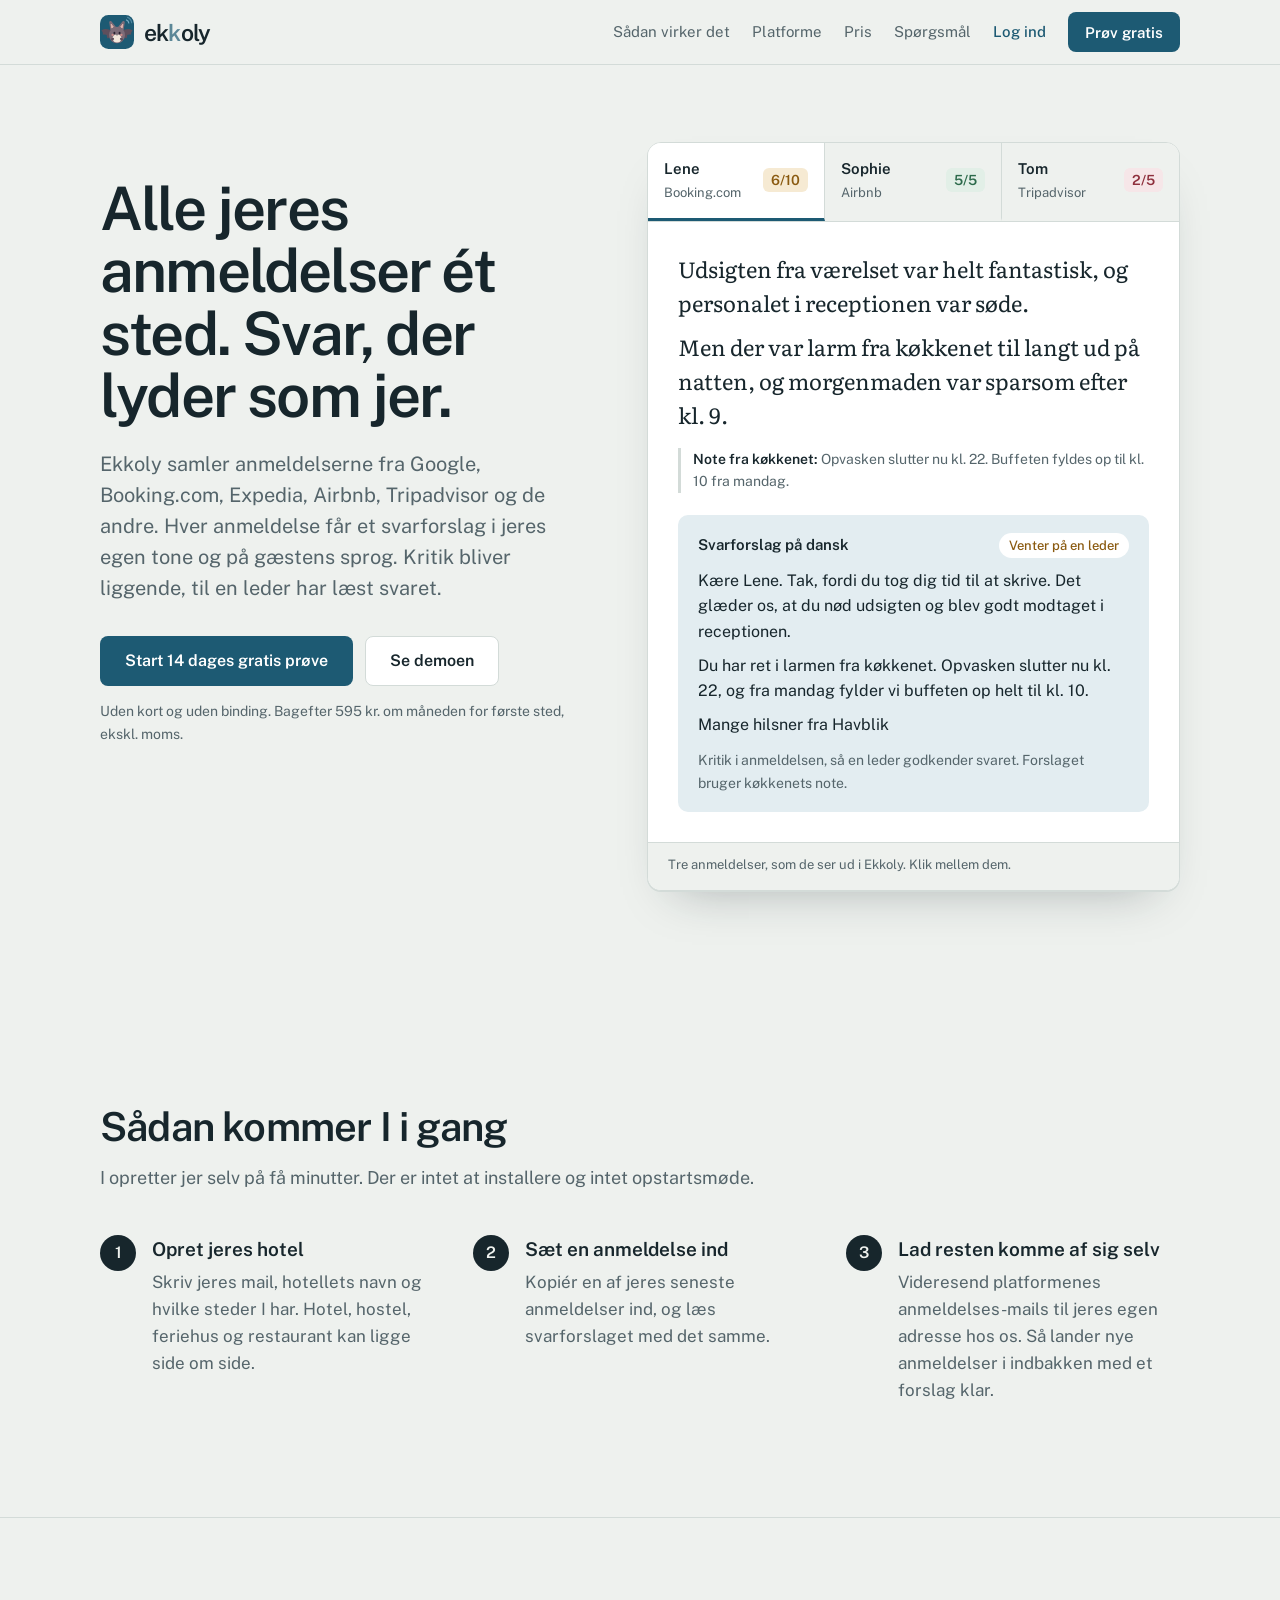
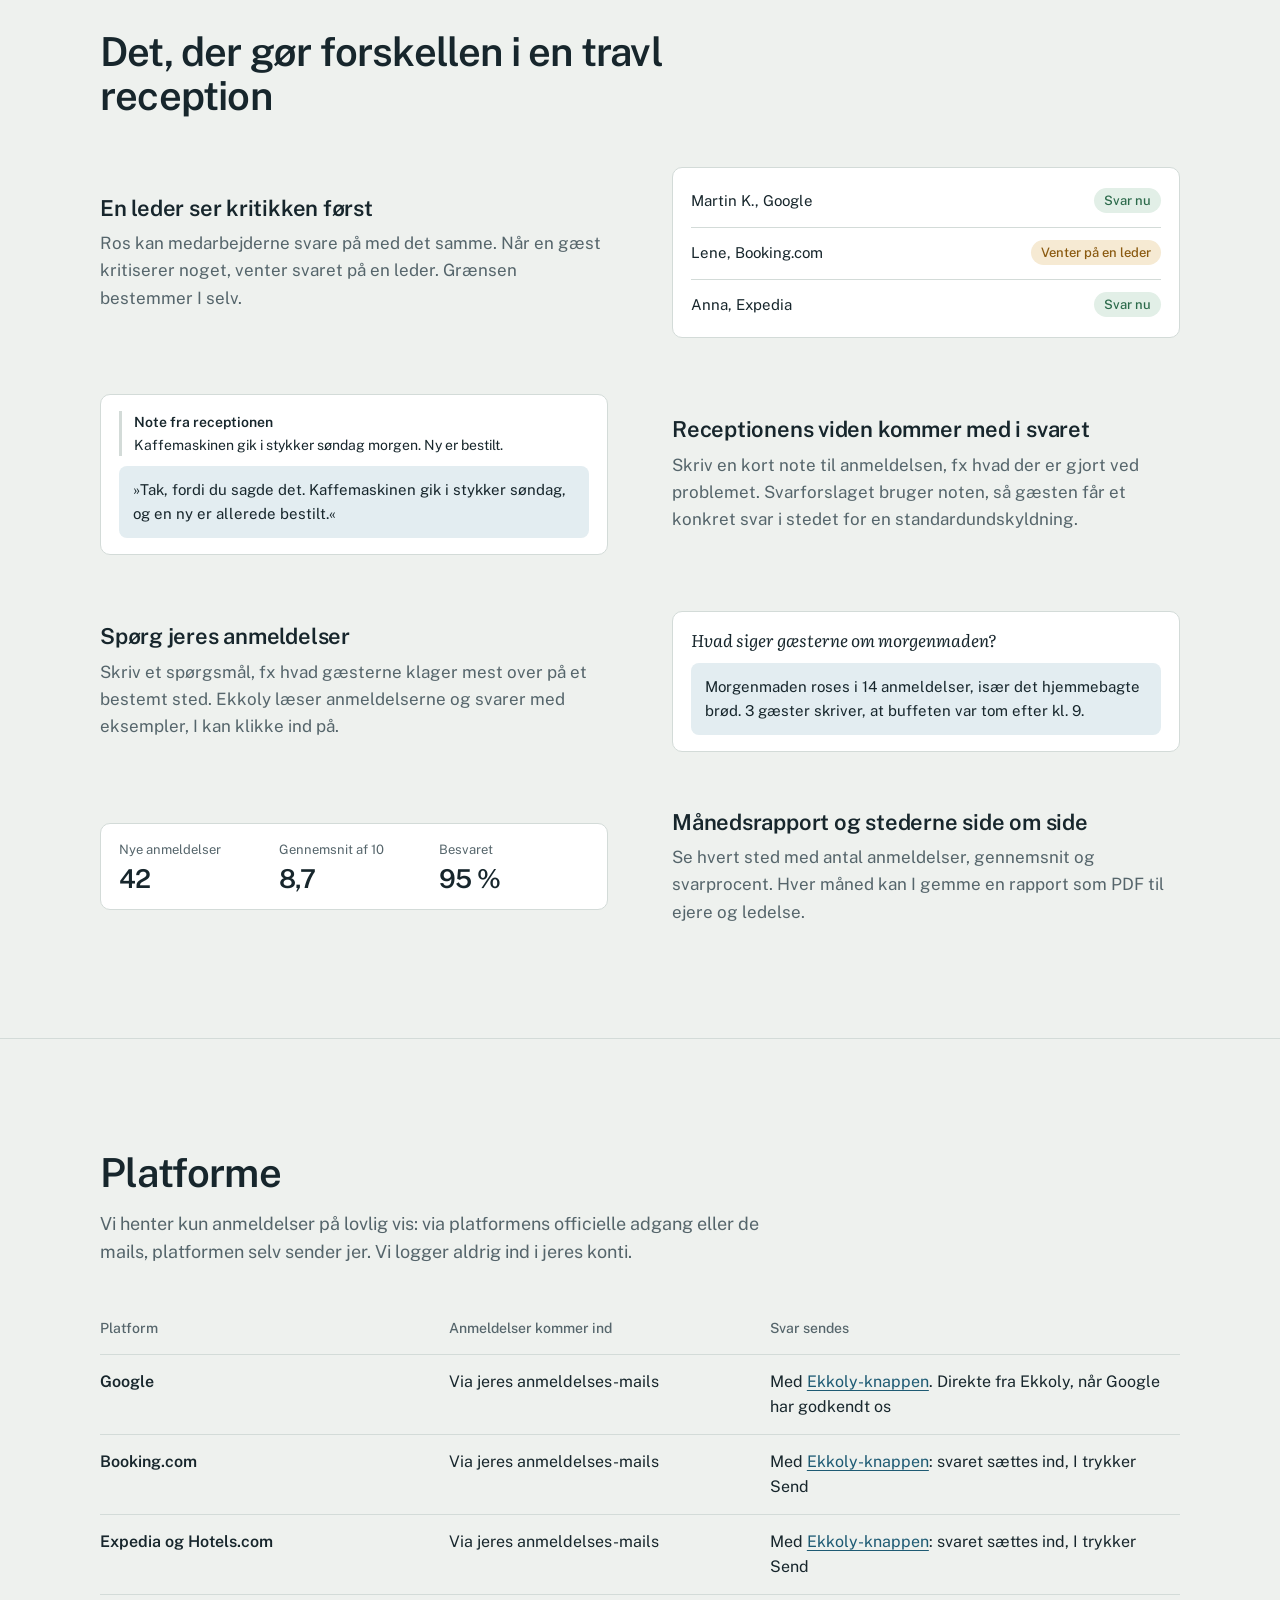
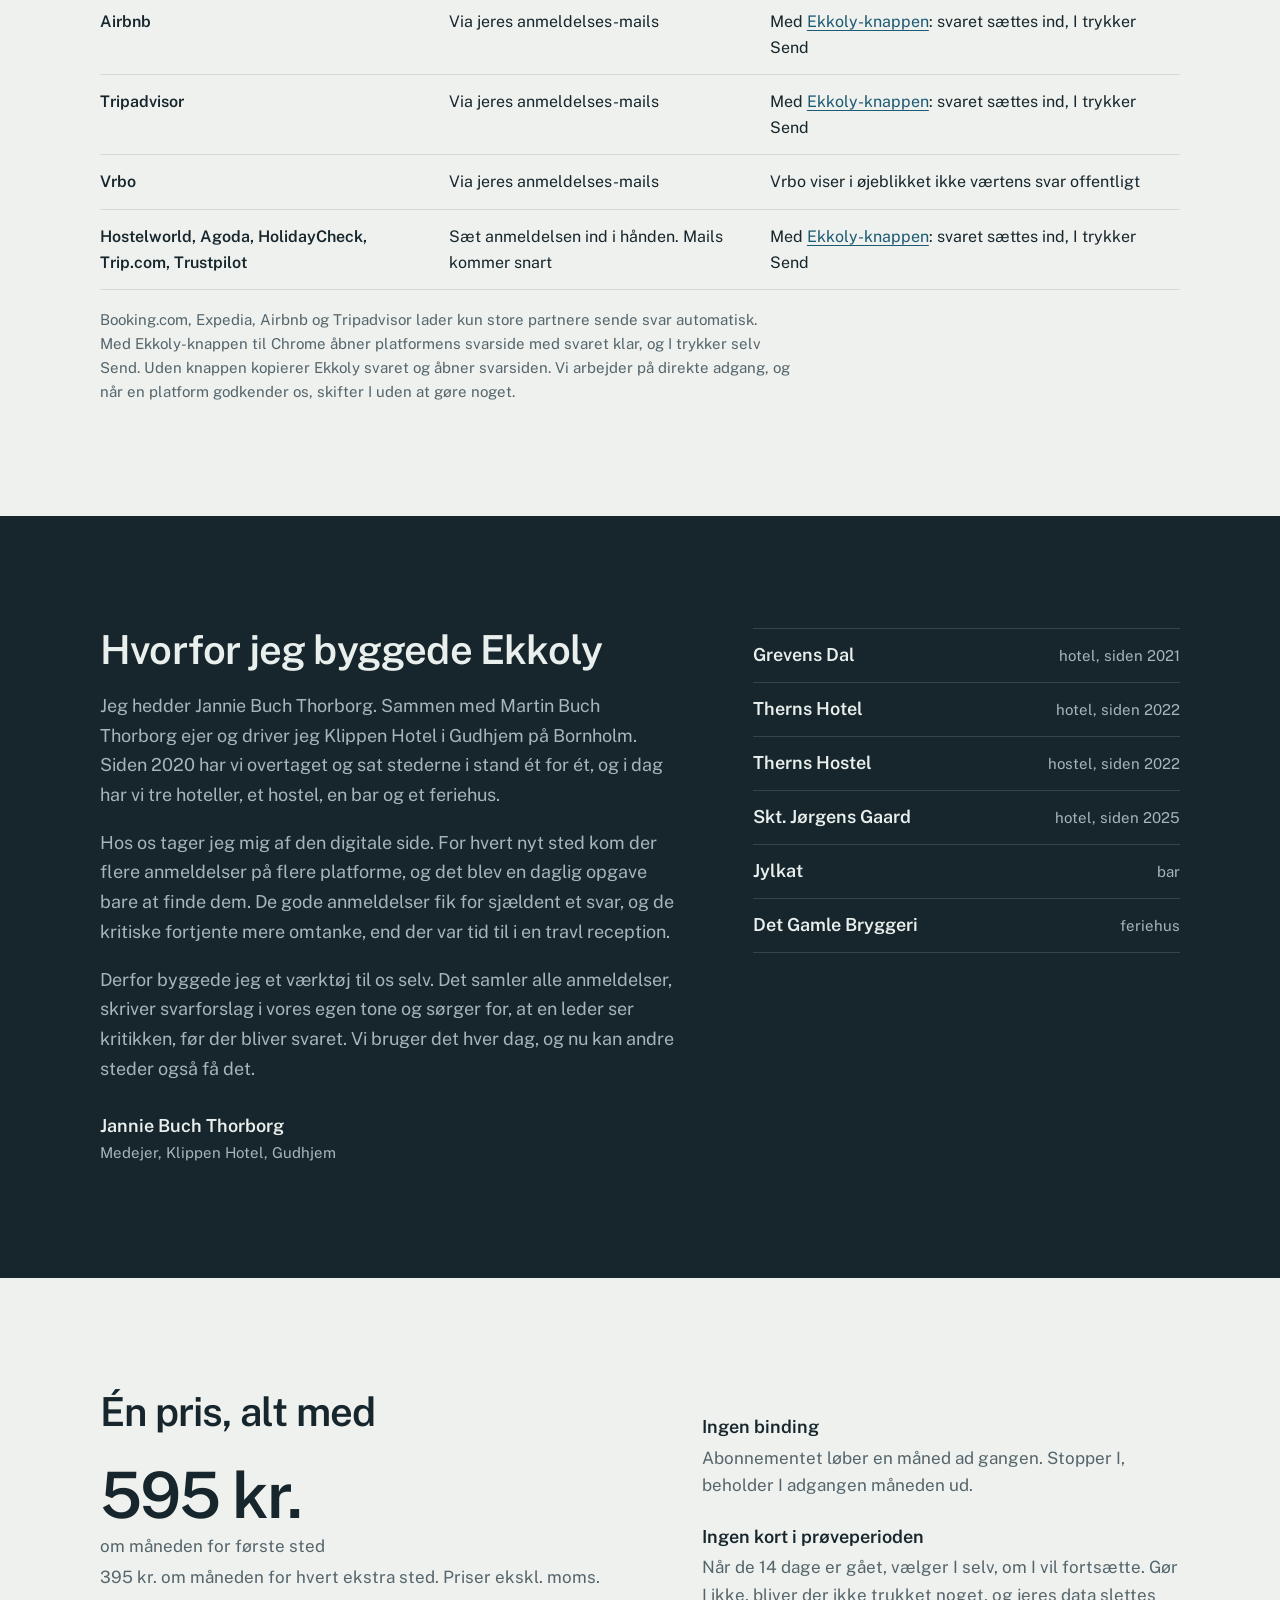
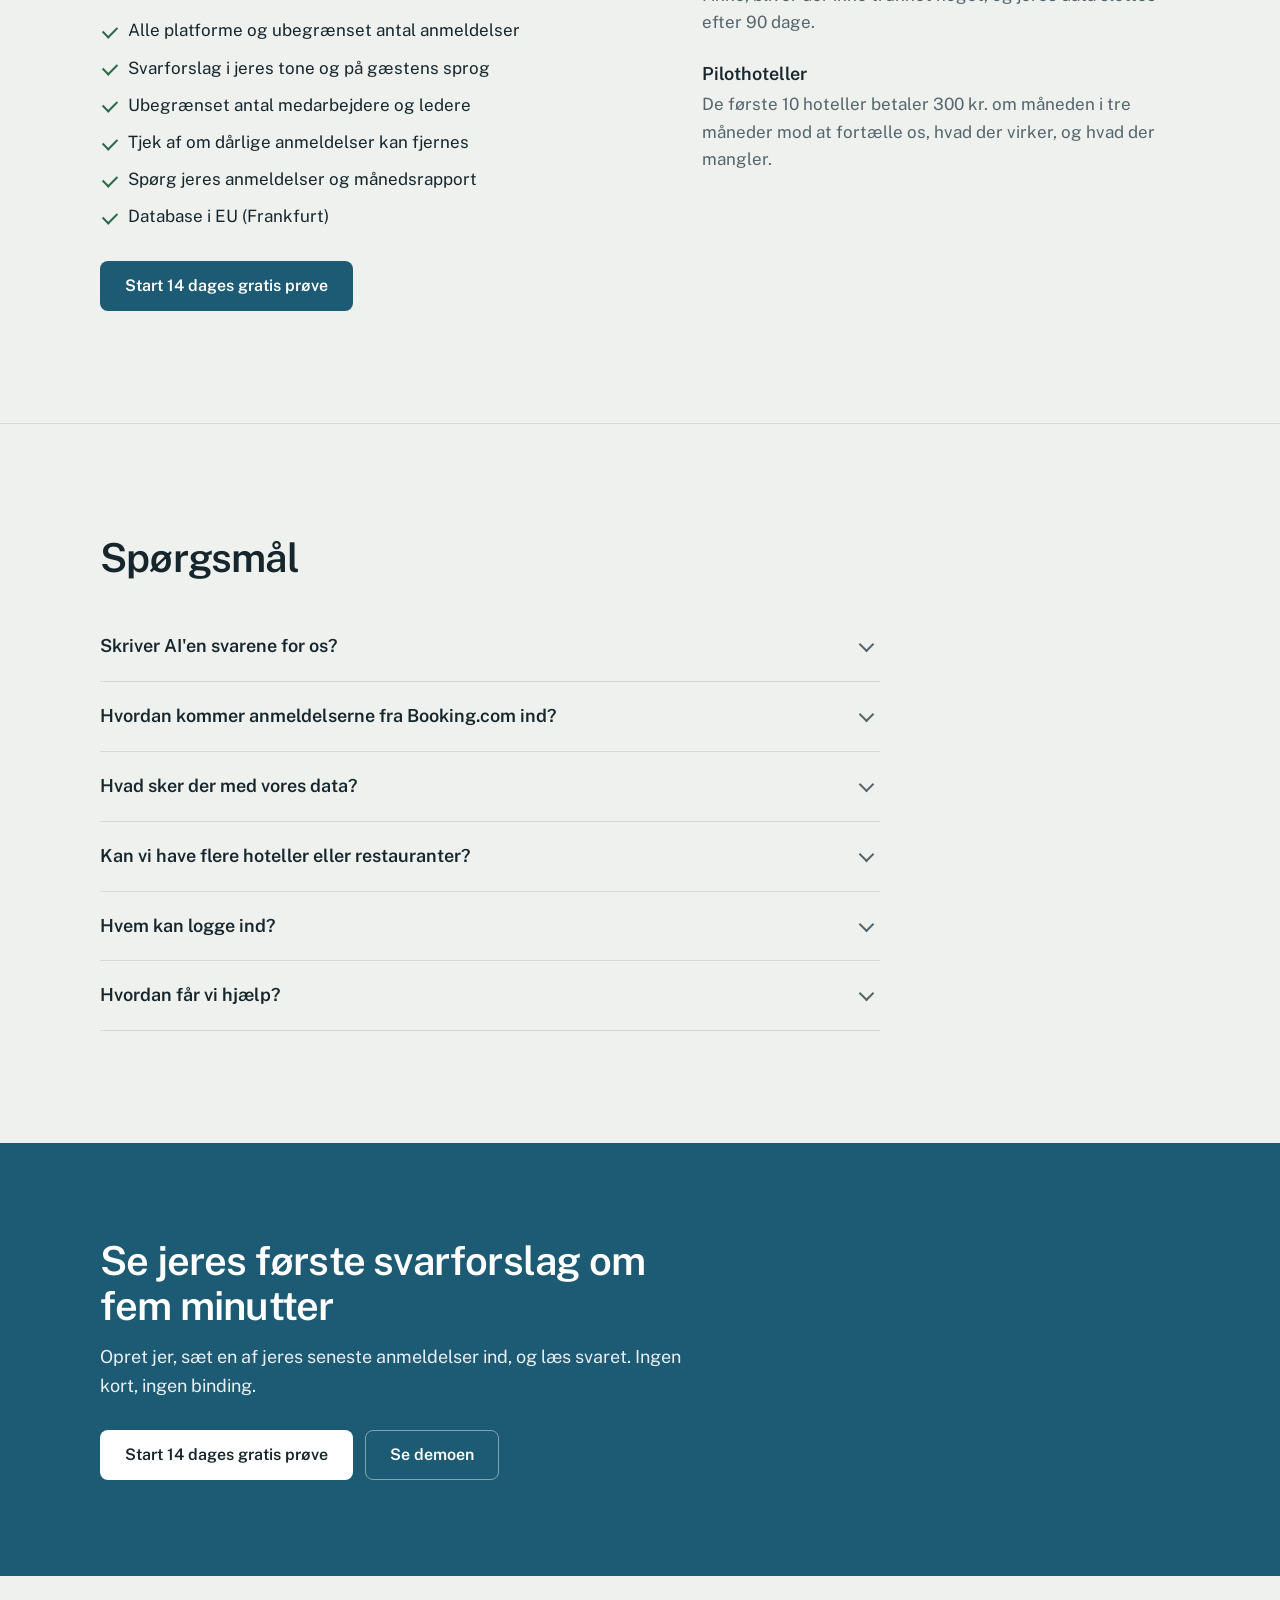
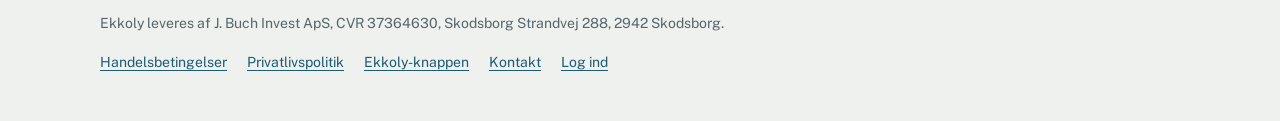
==== commit 3552dda6: "Nyt logo: den hyggelige flagermus Co-Authored-By: Claude Opus 5.5 <noreply@anthropic.com> Claude-Ses" ====
--- a/index.html
+++ b/index.html
@@ -11,18 +11,16 @@
 <meta property="og:description" content="Alle jeres anmeldelser ét sted. Svar, der lyder som jer.">
 <meta property="og:type" content="website">
 <link rel="icon" href="app/favicon.svg" type="image/svg+xml">
+<link rel="apple-touch-icon" href="app/icon-180.png">
 <link rel="preload" href="app/fonts/public-sans-latin-600-normal.woff2" as="font" type="font/woff2" crossorigin>
 <link rel="preload" href="app/fonts/literata-latin-400-normal.woff2" as="font" type="font/woff2" crossorigin>
-<link rel="stylesheet" href="site.css">
+<link rel="stylesheet" href="site.css?v=20261030a">
 </head>
 <body>
 <a class="skip" href="#indhold">Gå til indhold</a>
 <header class="top">
   <div class="wrap">
-    <a class="brand" href="./" aria-label="Ekkoly, forsiden">
-      <svg viewBox="0 0 32 32" aria-hidden="true"><rect width="32" height="32" rx="7" fill="currentColor"/><path d="M9 11h14v9h-7l-5 4v-4H9z" fill="none" stroke="var(--brand-mark)" stroke-width="2" stroke-linejoin="round"/></svg>
-      Ekkoly
-    </a>
+    <a class="brand" href="./" aria-label="Ekkoly, forsiden"><svg class="logo-mark" viewBox="0 0 72 72" aria-hidden="true"><rect width="72" height="72" rx="18" fill="var(--logo-bg)"/><g fill="none" stroke="var(--logo-echo)" stroke-linecap="round" stroke-width="2.4"><path d="M56 10.5a8 8 0 0 1 5 6.5" opacity=".9"/><path d="M58.5 5a14 14 0 0 1 8.5 11.5" opacity=".5"/></g><g transform="translate(0 2)"><path d="M27 34C20 27 10 26 3 31c2.6 2.4 3.6 5.6 3 9 3-1.4 6.2-1.2 8.6.8-.5 2.6.2 5 2 6.8 1.8-1.7 4.4-2.3 7-1.6L27 42z" fill="#5e4f5c"/><path d="M45 34c7-7 17-8 24-3-2.6 2.4-3.6 5.6-3 9-3-1.4-6.2-1.2-8.6.8.5 2.6-.2 5-2 6.8-1.8-1.7-4.4-2.3-7-1.6L45 42z" fill="#5e4f5c"/><path d="M23.5 29.5 21 13.5q.4-2.2 2.3-1l9 11.5zM48.5 29.5 51 13.5q-.4-2.2-2.3-1l-9 11.5z" fill="#7d6c78" stroke="#7d6c78" stroke-width="3" stroke-linejoin="round"/><path d="M24.8 25.5 23.6 17.2l4.6 6zM47.2 25.5l1.2-8.3-4.6 6z" fill="#e9b9b0" stroke="#e9b9b0" stroke-width="1.6" stroke-linejoin="round"/><ellipse cx="36" cy="40.5" rx="17" ry="17.5" fill="#7d6c78"/><ellipse cx="36" cy="47.5" rx="9.5" ry="8.5" fill="#f3e8dc"/><ellipse cx="26.5" cy="49" rx="3.6" ry="2.6" transform="rotate(-30 26.5 49)" fill="#5e4f5c"/><ellipse cx="45.5" cy="49" rx="3.6" ry="2.6" transform="rotate(30 45.5 49)" fill="#5e4f5c"/><ellipse cx="30.5" cy="36" rx="2" ry="2.5" fill="#2a2230"/><ellipse cx="41.5" cy="36" rx="2" ry="2.5" fill="#2a2230"/><circle cx="26.6" cy="40.2" r="2.4" fill="#e7958c" opacity=".75"/><circle cx="45.4" cy="40.2" r="2.4" fill="#e7958c" opacity=".75"/><path d="M33.8 39.8q2.2 2 4.4 0" fill="none" stroke="#2a2230" stroke-width="1.4" stroke-linecap="round"/><path d="M34.6 40.6l.5 1.4.6-1.1M37.4 40.6l-.5 1.4-.6-1.1" fill="#f3e8dc"/></g></svg><span class="logo">e<span>k</span><span class="echo">k</span>oly</span></a>
     <nav aria-label="Sider">
       <a href="#saadan">Sådan virker det</a>
       <a href="#platforme">Platforme</a>
--- a/site.css
+++ b/site.css
@@ -249,3 +249,12 @@
 .doc li + li { margin-top: 6px; }
 .doc table { margin-top: 14px; border-collapse: collapse; width: 100%; font-size: 15px; }
 .doc th, .doc td { text-align: left; padding: 10px 12px 10px 0; border-bottom: 1px solid var(--line); vertical-align: top; }
+
+/* Logo: det andet k er et ekko af det første */
+.logo { font: 600 22px/1 var(--sans); letter-spacing: -0.035em; color: var(--granite); display: inline-flex; }
+.logo .echo { color: var(--sea); opacity: .7; }
+
+.logo-mark { width: 30px; height: 30px; flex: none; margin-right: 10px; --logo-bg: #1d5a73; --logo-fg: #fff; --logo-echo: #86b9d3; }
+.brand, .mark, .mark a { display: inline-flex; align-items: center; text-decoration: none; }
+.brand .logo-mark { margin-right: 0; width: 34px; height: 34px; }
+.brand .logo { font-size: 23px; }
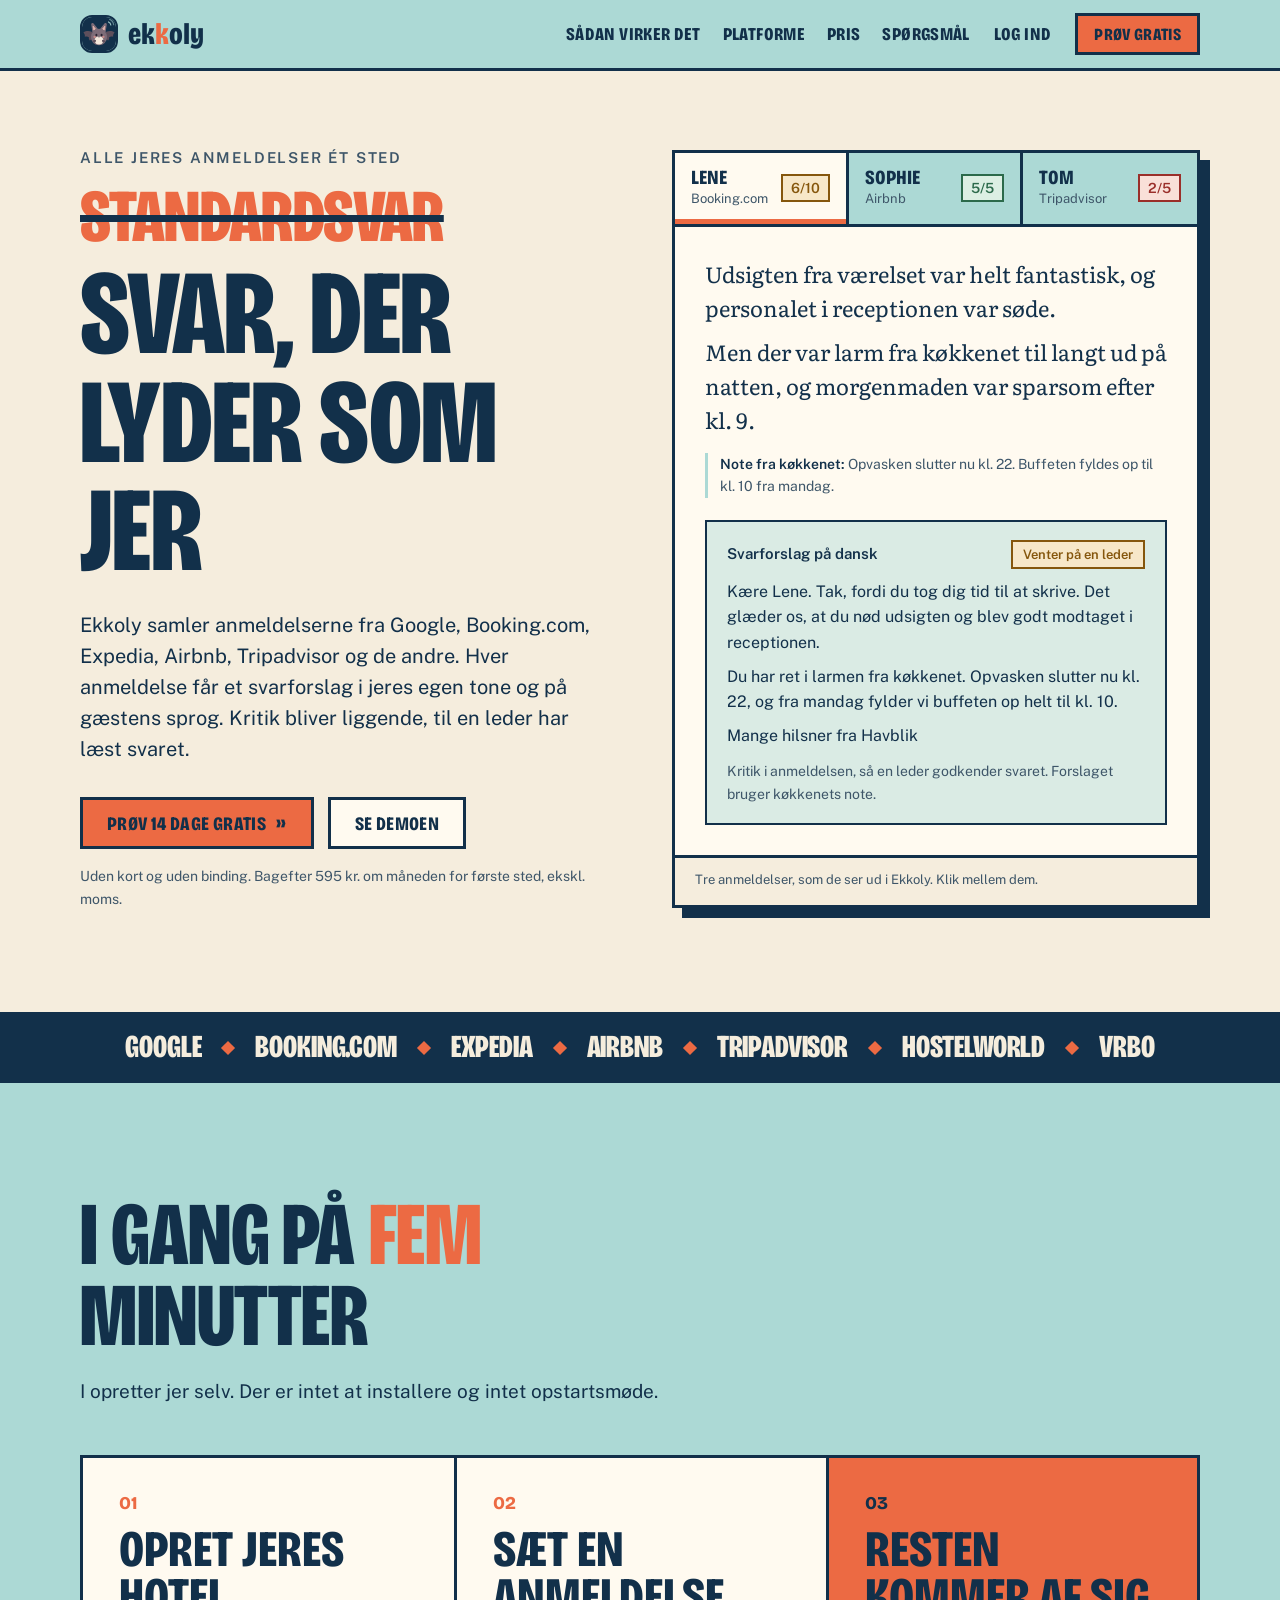
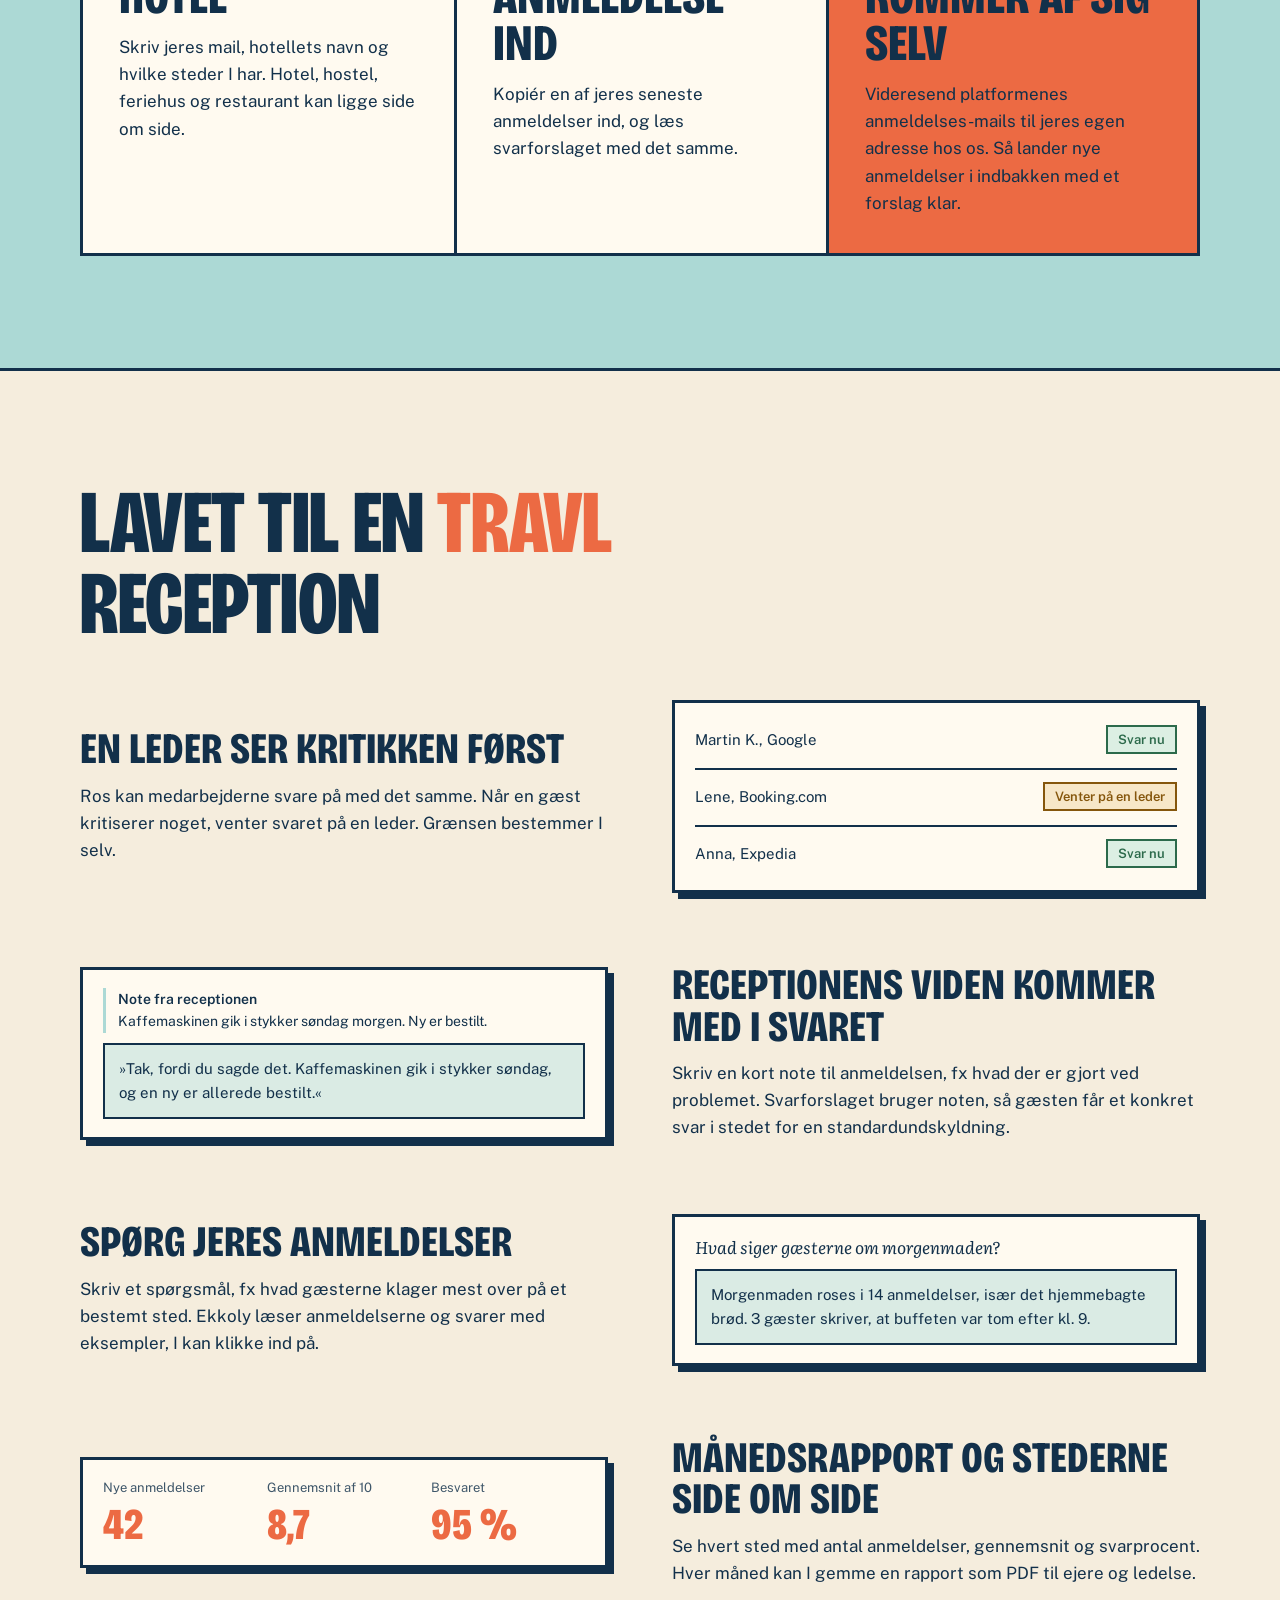
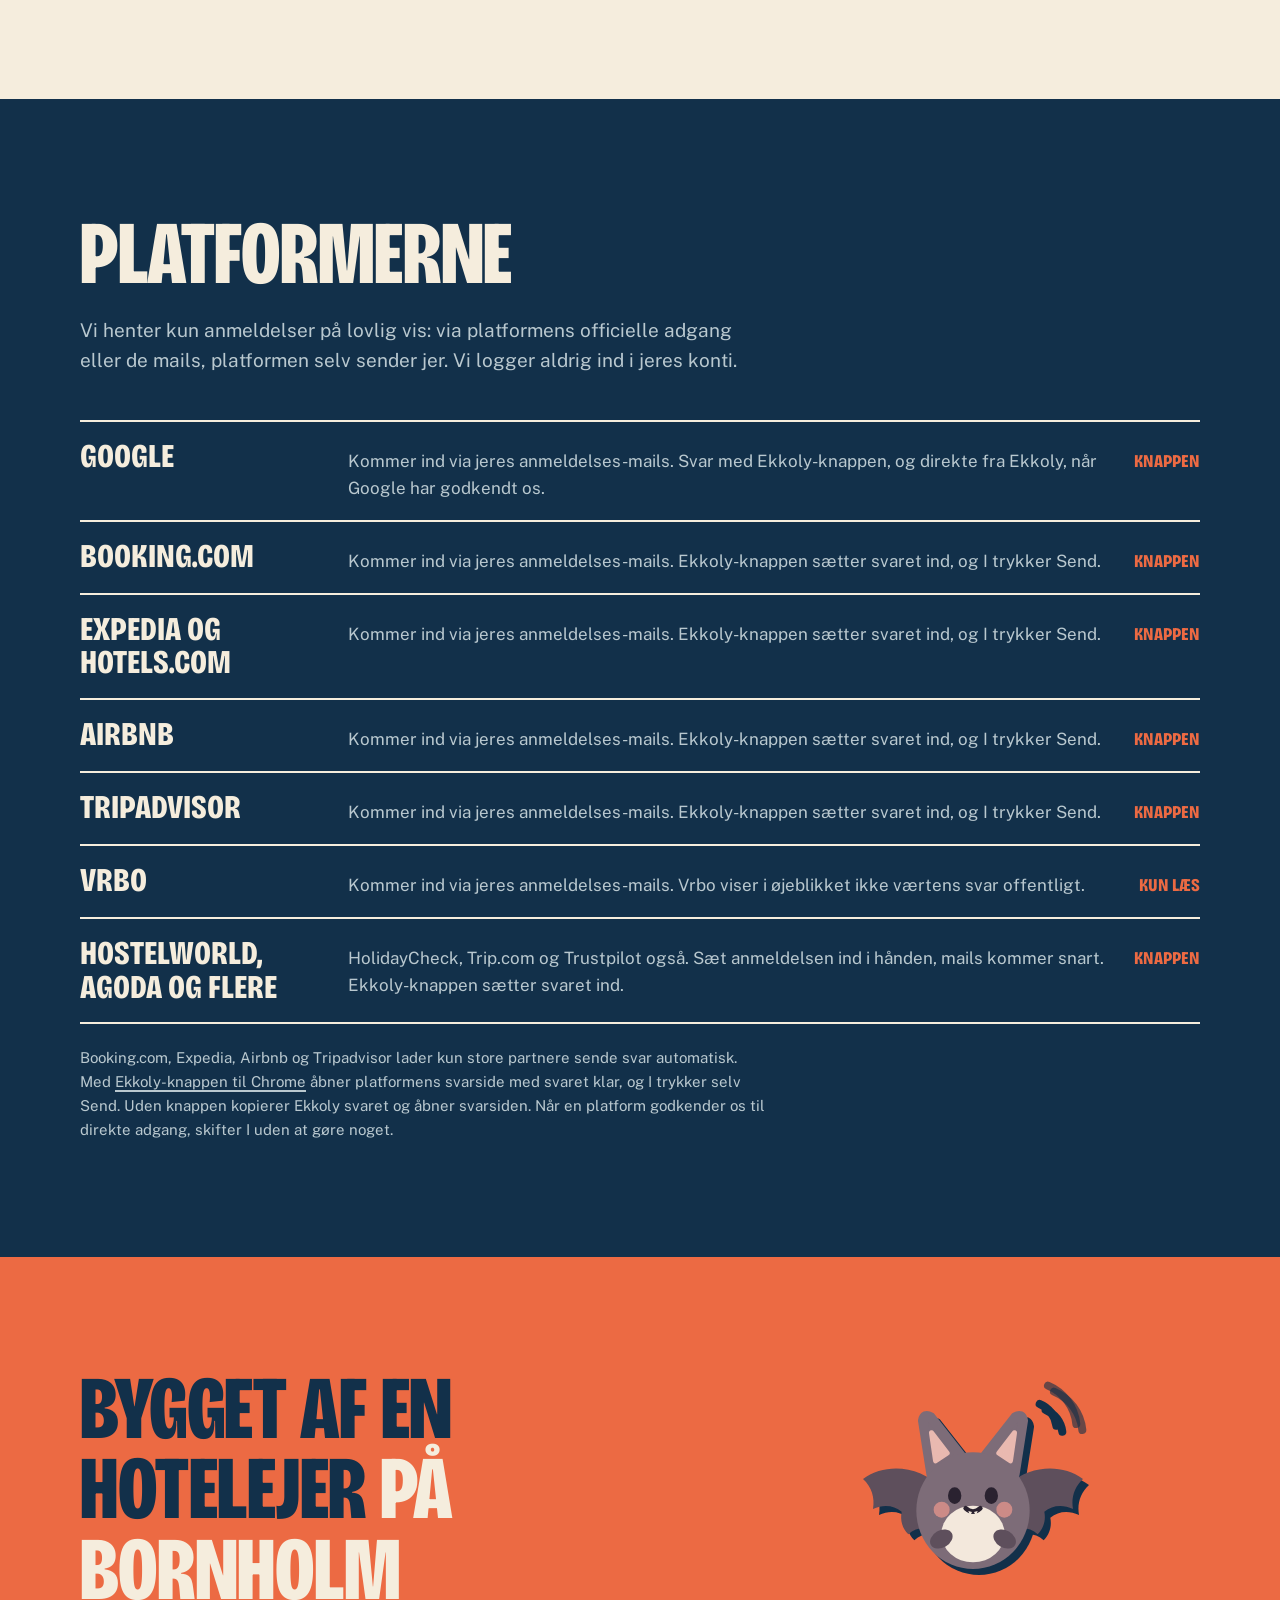
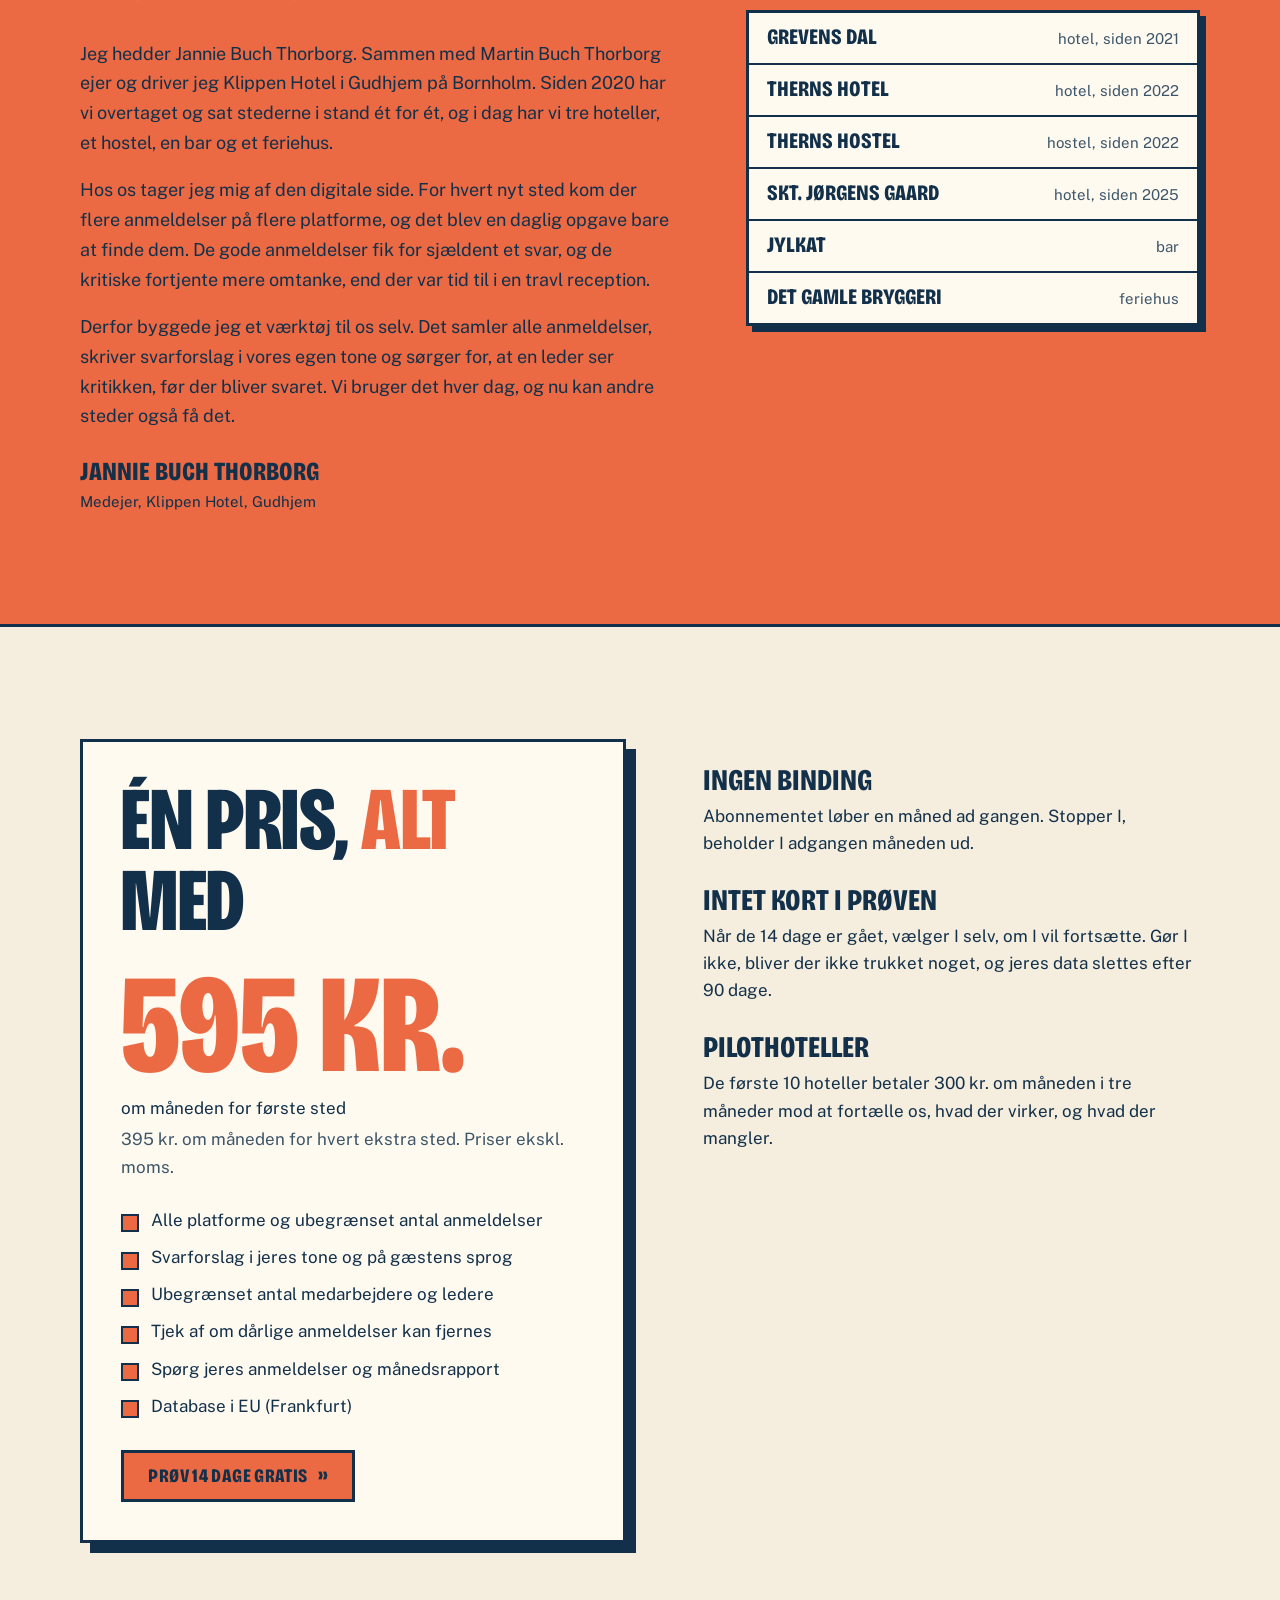
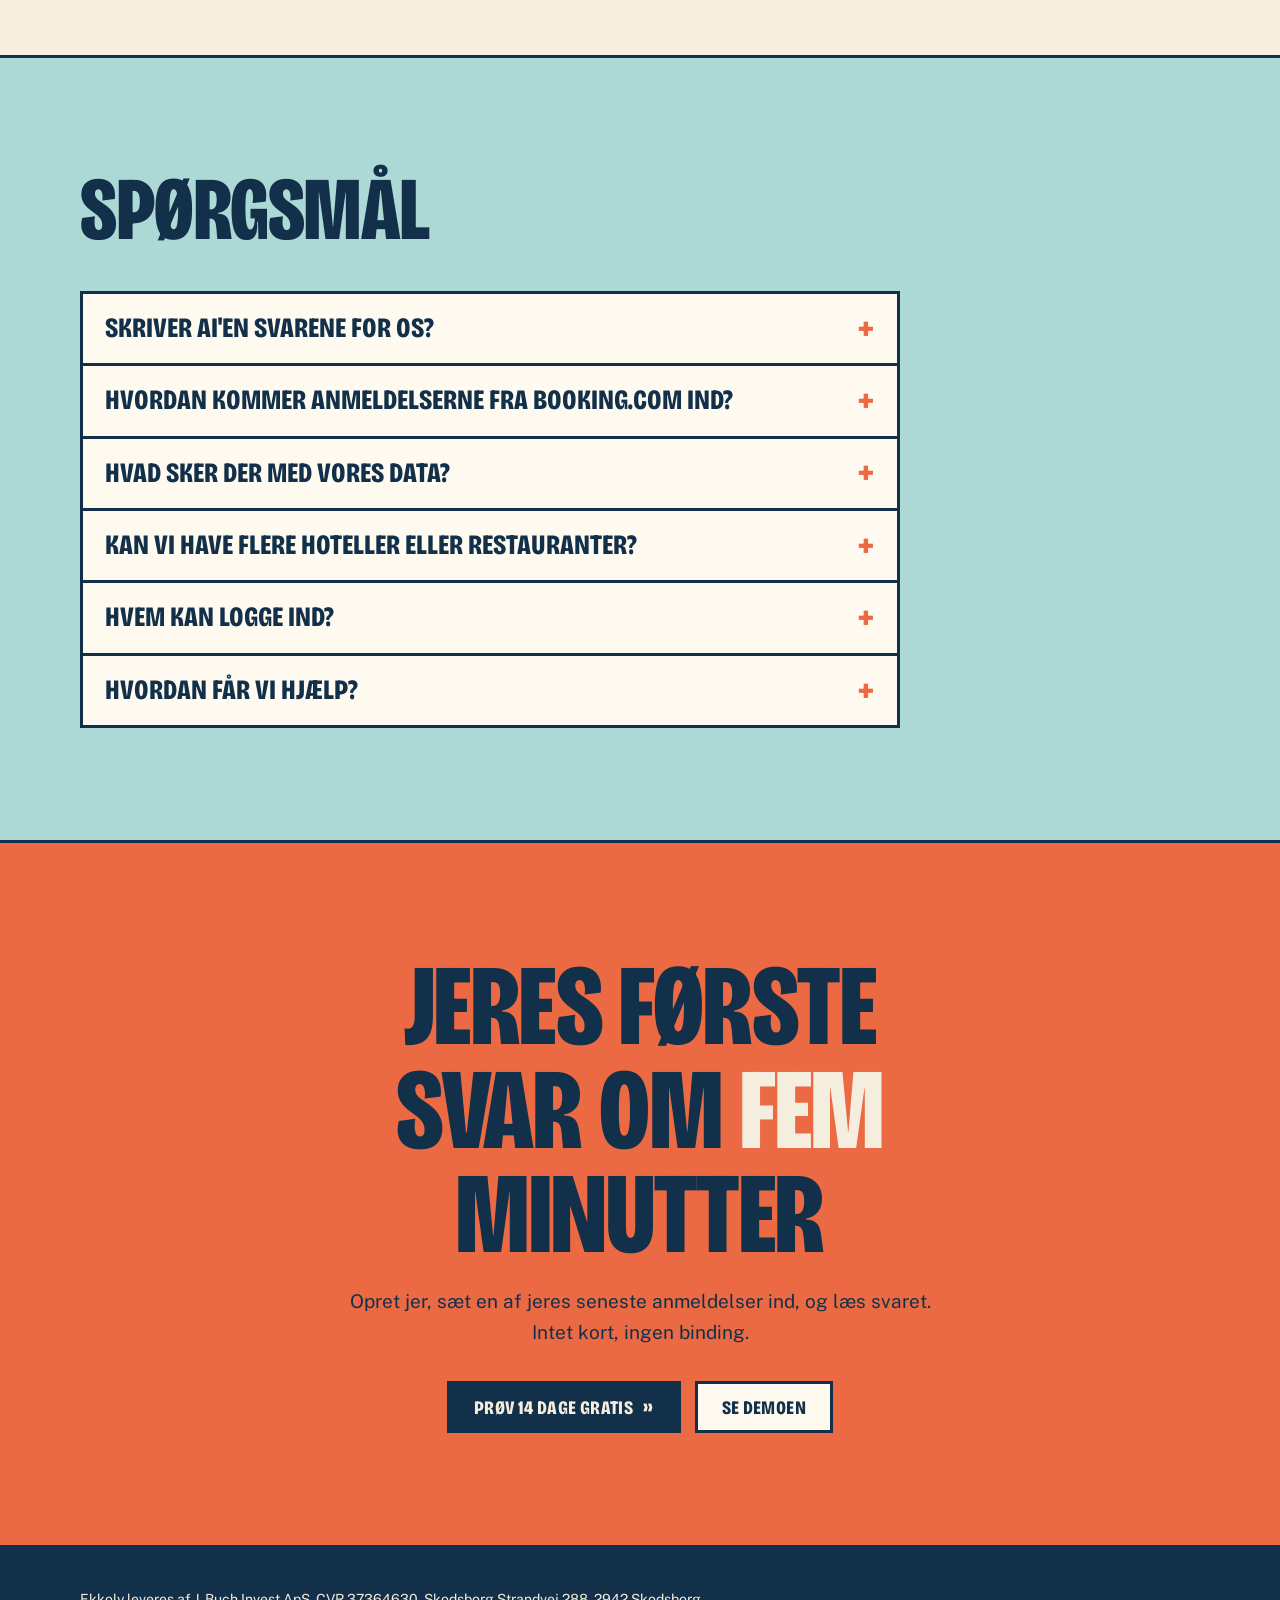
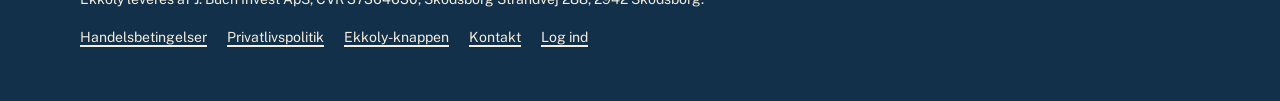
==== commit b54a0d7a: "Website i plakatstil Co-Authored-By: Claude Opus 5.5 <noreply@anthropic.com> Claude-Session: https:/" ====
--- a/index.html
+++ b/index.html
@@ -14,7 +14,8 @@
 <link rel="apple-touch-icon" href="app/icon-180.png">
 <link rel="preload" href="app/fonts/public-sans-latin-600-normal.woff2" as="font" type="font/woff2" crossorigin>
 <link rel="preload" href="app/fonts/literata-latin-400-normal.woff2" as="font" type="font/woff2" crossorigin>
-<link rel="stylesheet" href="site.css?v=20261030a">
+<link rel="preload" href="app/fonts/bricolage-grotesque-latin-standard-normal.woff2" as="font" type="font/woff2" crossorigin>
+<link rel="stylesheet" href="site.css?v=20261030b">
 </head>
 <body>
 <a class="skip" href="#indhold">Gå til indhold</a>
@@ -36,10 +37,11 @@
 <section class="hero">
   <div class="wrap">
     <div class="hero-text">
-      <h1>Alle jeres anmeldelser ét sted. Svar, der lyder som jer.</h1>
+      <p class="kicker">Alle jeres anmeldelser ét sted</p>
+      <h1><span class="sr">Alle jeres anmeldelser ét sted. Svar, der lyder som jer.</span><span aria-hidden="true"><span class="strike">Standardsvar</span><span class="rest">Svar, der lyder som jer</span></span></h1>
       <p class="lead">Ekkoly samler anmeldelserne fra Google, Booking.com, Expedia, Airbnb, Tripadvisor og de andre. Hver anmeldelse får et svarforslag i jeres egen tone og på gæstens sprog. Kritik bliver liggende, til en leder har læst svaret.</p>
       <div class="actions">
-        <a class="btn btn-primary" href="app/?start#/">Start 14 dages gratis prøve</a>
+        <a class="btn btn-primary arrow" href="app/?start#/">Prøv 14 dage gratis</a>
         <a class="btn btn-quiet" href="app/?demo#/">Se demoen</a>
       </div>
       <p class="fine">Uden kort og uden binding. Bagefter 595 kr. om måneden for første sted, ekskl. moms.</p>
@@ -113,10 +115,16 @@
   </div>
 </section>
 
-<section class="block" id="saadan">
-  <div class="wrap">
-    <h2>Sådan kommer I i gang</h2>
-    <p class="intro">I opretter jer selv på få minutter. Der er intet at installere og intet opstartsmøde.</p>
+<div class="band" aria-label="Platforme Ekkoly samler anmeldelser fra">
+  <ul>
+    <li>Google</li><li>Booking.com</li><li>Expedia</li><li>Airbnb</li><li>Tripadvisor</li><li>Hostelworld</li><li>Vrbo</li>
+  </ul>
+</div>
+
+<section class="block block-foam" id="saadan">
+  <div class="wrap">
+    <h2>I gang på <span class="hot">fem</span> minutter</h2>
+    <p class="intro">I opretter jer selv. Der er intet at installere og intet opstartsmøde.</p>
     <ol class="steps">
       <li>
         <h3>Opret jeres hotel</h3>
@@ -127,7 +135,7 @@
         <p>Kopiér en af jeres seneste anmeldelser ind, og læs svarforslaget med det samme.</p>
       </li>
       <li>
-        <h3>Lad resten komme af sig selv</h3>
+        <h3>Resten kommer af sig selv</h3>
         <p>Videresend platformenes anmeldelses-mails til jeres egen adresse hos os. Så lander nye anmeldelser i indbakken med et forslag klar.</p>
       </li>
     </ol>
@@ -136,7 +144,7 @@
 
 <section class="block" id="funktioner">
   <div class="wrap">
-    <h2>Det, der gør forskellen i en travl reception</h2>
+    <h2>Lavet til en <span class="hot">travl</span> reception</h2>
     <div class="features">
       <article class="feature">
         <div class="feature-text">
@@ -184,50 +192,50 @@
   </div>
 </section>
 
-<section class="block" id="platforme">
-  <div class="wrap">
-    <h2>Platforme</h2>
+<section class="block block-ink" id="platforme">
+  <div class="wrap">
+    <h2>Platform&shy;erne</h2>
     <p class="intro">Vi henter kun anmeldelser på lovlig vis: via platformens officielle adgang eller de mails, platformen selv sender jer. Vi logger aldrig ind i jeres konti.</p>
-    <table class="platforms">
-      <thead><tr><th scope="col">Platform</th><th scope="col">Anmeldelser kommer ind</th><th scope="col">Svar sendes</th></tr></thead>
-      <tbody>
-        <tr><td>Google</td><td>Via jeres anmeldelses-mails</td><td>Med <a href="knappen.html">Ekkoly-knappen</a>. Direkte fra Ekkoly, når Google har godkendt os</td></tr>
-        <tr><td>Booking.com</td><td>Via jeres anmeldelses-mails</td><td>Med <a href="knappen.html">Ekkoly-knappen</a>: svaret sættes ind, I trykker Send</td></tr>
-        <tr><td>Expedia og Hotels.com</td><td>Via jeres anmeldelses-mails</td><td>Med <a href="knappen.html">Ekkoly-knappen</a>: svaret sættes ind, I trykker Send</td></tr>
-        <tr><td>Airbnb</td><td>Via jeres anmeldelses-mails</td><td>Med <a href="knappen.html">Ekkoly-knappen</a>: svaret sættes ind, I trykker Send</td></tr>
-        <tr><td>Tripadvisor</td><td>Via jeres anmeldelses-mails</td><td>Med <a href="knappen.html">Ekkoly-knappen</a>: svaret sættes ind, I trykker Send</td></tr>
-        <tr><td>Vrbo</td><td>Via jeres anmeldelses-mails</td><td>Vrbo viser i øjeblikket ikke værtens svar offentligt</td></tr>
-        <tr><td>Hostelworld, Agoda, HolidayCheck, Trip.com, Trustpilot</td><td>Sæt anmeldelsen ind i hånden. Mails kommer snart</td><td>Med <a href="knappen.html">Ekkoly-knappen</a>: svaret sættes ind, I trykker Send</td></tr>
-      </tbody>
-    </table>
-    <p class="note">Booking.com, Expedia, Airbnb og Tripadvisor lader kun store partnere sende svar automatisk. Med Ekkoly-knappen til Chrome åbner platformens svarside med svaret klar, og I trykker selv Send. Uden knappen kopierer Ekkoly svaret og åbner svarsiden. Vi arbejder på direkte adgang, og når en platform godkender os, skifter I uden at gøre noget.</p>
+    <ul class="menu">
+      <li><span class="name">Google</span><span class="how">Kommer ind via jeres anmeldelses-mails. Svar med Ekkoly-knappen, og direkte fra Ekkoly, når Google har godkendt os.</span><span class="tag">Knappen</span></li>
+      <li><span class="name">Booking.com</span><span class="how">Kommer ind via jeres anmeldelses-mails. Ekkoly-knappen sætter svaret ind, og I trykker Send.</span><span class="tag">Knappen</span></li>
+      <li><span class="name">Expedia og Hotels.com</span><span class="how">Kommer ind via jeres anmeldelses-mails. Ekkoly-knappen sætter svaret ind, og I trykker Send.</span><span class="tag">Knappen</span></li>
+      <li><span class="name">Airbnb</span><span class="how">Kommer ind via jeres anmeldelses-mails. Ekkoly-knappen sætter svaret ind, og I trykker Send.</span><span class="tag">Knappen</span></li>
+      <li><span class="name">Tripadvisor</span><span class="how">Kommer ind via jeres anmeldelses-mails. Ekkoly-knappen sætter svaret ind, og I trykker Send.</span><span class="tag">Knappen</span></li>
+      <li><span class="name">Vrbo</span><span class="how">Kommer ind via jeres anmeldelses-mails. Vrbo viser i øjeblikket ikke værtens svar offentligt.</span><span class="tag">Kun læs</span></li>
+      <li><span class="name">Hostelworld, Agoda og flere</span><span class="how">HolidayCheck, Trip.com og Trustpilot også. Sæt anmeldelsen ind i hånden, mails kommer snart. Ekkoly-knappen sætter svaret ind.</span><span class="tag">Knappen</span></li>
+    </ul>
+    <p class="note">Booking.com, Expedia, Airbnb og Tripadvisor lader kun store partnere sende svar automatisk. Med <a href="knappen.html">Ekkoly-knappen til Chrome</a> åbner platformens svarside med svaret klar, og I trykker selv Send. Uden knappen kopierer Ekkoly svaret og åbner svarsiden. Når en platform godkender os til direkte adgang, skifter I uden at gøre noget.</p>
   </div>
 </section>
 
 <section class="origin">
   <div class="wrap">
     <div class="origin-text">
-      <h2>Hvorfor jeg byggede Ekkoly</h2>
+      <h2>Bygget af en hotelejer <span class="on-ink">på Bornholm</span></h2>
       <p>Jeg hedder Jannie Buch Thorborg. Sammen med Martin Buch Thorborg ejer og driver jeg Klippen Hotel i Gudhjem på Bornholm. Siden 2020 har vi overtaget og sat stederne i stand ét for ét, og i dag har vi tre hoteller, et hostel, en bar og et feriehus.</p>
       <p>Hos os tager jeg mig af den digitale side. For hvert nyt sted kom der flere anmeldelser på flere platforme, og det blev en daglig opgave bare at finde dem. De gode anmeldelser fik for sjældent et svar, og de kritiske fortjente mere omtanke, end der var tid til i en travl reception.</p>
       <p>Derfor byggede jeg et værktøj til os selv. Det samler alle anmeldelser, skriver svarforslag i vores egen tone og sørger for, at en leder ser kritikken, før der bliver svaret. Vi bruger det hver dag, og nu kan andre steder også få det.</p>
       <p class="signature">Jannie Buch Thorborg<span>Medejer, Klippen Hotel, Gudhjem</span></p>
     </div>
-    <ul class="places" aria-label="Klippens steder, der bruger Ekkoly">
-      <li><span>Grevens Dal</span> hotel, siden 2021</li>
-      <li><span>Therns Hotel</span> hotel, siden 2022</li>
-      <li><span>Therns Hostel</span> hostel, siden 2022</li>
-      <li><span>Skt. Jørgens Gaard</span> hotel, siden 2025</li>
-      <li><span>Jylkat</span> bar</li>
-      <li><span>Det Gamle Bryggeri</span> feriehus</li>
-    </ul>
+    <div class="origin-side">
+      <svg class="mascot" viewBox="0 0 72 64" aria-hidden="true"><g fill="none" stroke="#12304a" stroke-linecap="round" stroke-width="2.4"><path d="M56 10.5a8 8 0 0 1 5 6.5"/><path d="M58.5 5a14 14 0 0 1 8.5 11.5" opacity=".6"/></g><g transform="translate(0 2)"><path d="M27 34C20 27 10 26 3 31c2.6 2.4 3.6 5.6 3 9 3-1.4 6.2-1.2 8.6.8-.5 2.6.2 5 2 6.8 1.8-1.7 4.4-2.3 7-1.6L27 42z" fill="#5e4f5c"/><path d="M45 34c7-7 17-8 24-3-2.6 2.4-3.6 5.6-3 9-3-1.4-6.2-1.2-8.6.8.5 2.6-.2 5-2 6.8-1.8-1.7-4.4-2.3-7-1.6L45 42z" fill="#5e4f5c"/><path d="M23.5 29.5 21 13.5q.4-2.2 2.3-1l9 11.5zM48.5 29.5 51 13.5q-.4-2.2-2.3-1l-9 11.5z" fill="#7d6c78" stroke="#7d6c78" stroke-width="3" stroke-linejoin="round"/><path d="M24.8 25.5 23.6 17.2l4.6 6zM47.2 25.5l1.2-8.3-4.6 6z" fill="#e9b9b0" stroke="#e9b9b0" stroke-width="1.6" stroke-linejoin="round"/><ellipse cx="36" cy="40.5" rx="17" ry="17.5" fill="#7d6c78"/><ellipse cx="36" cy="47.5" rx="9.5" ry="8.5" fill="#f3e8dc"/><ellipse cx="26.5" cy="49" rx="3.6" ry="2.6" transform="rotate(-30 26.5 49)" fill="#5e4f5c"/><ellipse cx="45.5" cy="49" rx="3.6" ry="2.6" transform="rotate(30 45.5 49)" fill="#5e4f5c"/><ellipse cx="30.5" cy="36" rx="2" ry="2.5" fill="#2a2230"/><ellipse cx="41.5" cy="36" rx="2" ry="2.5" fill="#2a2230"/><circle cx="26.6" cy="40.2" r="2.4" fill="#e7958c" opacity=".75"/><circle cx="45.4" cy="40.2" r="2.4" fill="#e7958c" opacity=".75"/><path d="M33.8 39.8q2.2 2 4.4 0" fill="none" stroke="#2a2230" stroke-width="1.4" stroke-linecap="round"/><path d="M34.6 40.6l.5 1.4.6-1.1M37.4 40.6l-.5 1.4-.6-1.1" fill="#f3e8dc"/></g></svg>
+      <ul class="places" aria-label="Klippens steder, der bruger Ekkoly">
+        <li><span>Grevens Dal</span> hotel, siden 2021</li>
+        <li><span>Therns Hotel</span> hotel, siden 2022</li>
+        <li><span>Therns Hostel</span> hostel, siden 2022</li>
+        <li><span>Skt. Jørgens Gaard</span> hotel, siden 2025</li>
+        <li><span>Jylkat</span> bar</li>
+        <li><span>Det Gamle Bryggeri</span> feriehus</li>
+      </ul>
+    </div>
   </div>
 </section>
 
 <section class="block" id="pris">
   <div class="wrap price">
-    <div class="price-main">
-      <h2>Én pris, alt med</h2>
+    <div class="price-card">
+      <h2>Én pris, <span class="hot">alt</span> med</h2>
       <p class="amount">595 kr. <span>om måneden for første sted</span></p>
       <p class="sub">395 kr. om måneden for hvert ekstra sted. Priser ekskl. moms.</p>
       <ul class="included">
@@ -238,17 +246,17 @@
         <li>Spørg jeres anmeldelser og månedsrapport</li>
         <li>Database i EU (Frankfurt)</li>
       </ul>
-      <a class="btn btn-primary" href="app/?start#/">Start 14 dages gratis prøve</a>
+      <a class="btn btn-primary arrow" href="app/?start#/">Prøv 14 dage gratis</a>
     </div>
     <dl class="terms">
       <div><dt>Ingen binding</dt><dd>Abonnementet løber en måned ad gangen. Stopper I, beholder I adgangen måneden ud.</dd></div>
-      <div><dt>Ingen kort i prøveperioden</dt><dd>Når de 14 dage er gået, vælger I selv, om I vil fortsætte. Gør I ikke, bliver der ikke trukket noget, og jeres data slettes efter 90 dage.</dd></div>
+      <div><dt>Intet kort i prøven</dt><dd>Når de 14 dage er gået, vælger I selv, om I vil fortsætte. Gør I ikke, bliver der ikke trukket noget, og jeres data slettes efter 90 dage.</dd></div>
       <div><dt>Pilothoteller</dt><dd>De første 10 hoteller betaler 300 kr. om måneden i tre måneder mod at fortælle os, hvad der virker, og hvad der mangler.</dd></div>
     </dl>
   </div>
 </section>
 
-<section class="block" id="spoergsmaal">
+<section class="block block-foam" id="spoergsmaal">
   <div class="wrap">
     <h2>Spørgsmål</h2>
     <div class="faq">
@@ -282,11 +290,11 @@
 
 <section class="closing">
   <div class="wrap">
-    <h2>Se jeres første svarforslag om fem minutter</h2>
-    <p>Opret jer, sæt en af jeres seneste anmeldelser ind, og læs svaret. Ingen kort, ingen binding.</p>
+    <h2>Jeres første svar om <span class="hot">fem</span> minutter</h2>
+    <p>Opret jer, sæt en af jeres seneste anmeldelser ind, og læs svaret. Intet kort, ingen binding.</p>
     <div class="actions">
-      <a class="btn btn-light" href="app/?start#/">Start 14 dages gratis prøve</a>
-      <a class="btn btn-ghost" href="app/?demo#/">Se demoen</a>
+      <a class="btn btn-ink arrow" href="app/?start#/">Prøv 14 dage gratis</a>
+      <a class="btn btn-quiet" href="app/?demo#/">Se demoen</a>
     </div>
   </div>
 </section>
--- a/site.css
+++ b/site.css
@@ -1,8 +1,10 @@
 /* Ekkoly – website
-   Gæsternes egne ord står i Literata, alt andet i Public Sans. Farverne er bornholmsk
-   granit, hav og kridt. Det ene, der skal huskes: indbakken øverst, hvor man klikker
-   mellem tre anmeldelser og ser svaret. Resten er roligt. */
-
+   Plakatstil: store, fede overskrifter i versaler (Bricolage Grotesque, smal og tyk), flade
+   farveflader og tykke blæk-kanter. Farverne er Bornholm om sommeren: papir, dybt hav,
+   havskum og en varm koral fra flagermusens kinder. Gæsternes egne ord står i Literata,
+   brødtekst i Public Sans. */
+
+@font-face { font-family: 'Bricolage'; font-weight: 200 800; font-stretch: 75% 100%; font-display: swap; src: url(app/fonts/bricolage-grotesque-latin-standard-normal.woff2) format('woff2'); }
 @font-face { font-family: 'Public Sans'; font-weight: 400; font-display: swap; src: url(app/fonts/public-sans-latin-400-normal.woff2) format('woff2'); }
 @font-face { font-family: 'Public Sans'; font-weight: 500; font-display: swap; src: url(app/fonts/public-sans-latin-500-normal.woff2) format('woff2'); }
 @font-face { font-family: 'Public Sans'; font-weight: 600; font-display: swap; src: url(app/fonts/public-sans-latin-600-normal.woff2) format('woff2'); }
@@ -11,109 +13,120 @@
 @font-face { font-family: 'Literata'; font-weight: 600; font-display: swap; src: url(app/fonts/literata-latin-600-normal.woff2) format('woff2'); }
 
 :root {
-  --chalk: #eef1ee;        /* baggrund: kalk og kridt */
-  --surface: #ffffff;
-  --granite: #17262c;      /* tekst og mørke flader */
-  --muted: #55656b;
-  --line: #d3dbd8;
-  --sea: #1d5a73;          /* handlinger */
-  --sea-hover: #164a60;
-  --sea-soft: #e3edf1;
-  --on-accent: #ffffff;
-  --kelp: #2c6a4b;         /* ros, klar til at sende */
-  --kelp-soft: #e2efe7;
-  --amber: #8a5a10;        /* venter på en leder */
-  --amber-soft: #f6ead3;
-  --rose: #8e2f3c;         /* kritik */
-  --rose-soft: #f6e6e8;
-  --deep: #17262c;
-  --deep-fg: #e9efed;
-  --deep-muted: #a6b5b9;
-  --deep-line: #33454c;
-  --brand-mark: #eef1ee;
+  --paper: #f5eddd;        /* baggrund */
+  --surface: #fffaf0;      /* kort */
+  --ink: #12304a;          /* tekst, kanter, mørke flader */
+  --ink-soft: #3e5669;     /* sekundær tekst */
+  --foam: #acd9d5;         /* havskum: lyse farveflader */
+  --coral: #ec6a43;        /* den varme farve: knapper og overstregninger */
+  --coral-ink: #12304a;    /* tekst på koral */
+  --on-ink: #f5eddd;       /* tekst på blæk */
+  --on-ink-soft: #b9c8cf;
+  --kelp: #2c6a4b; --kelp-soft: #dcefe3;
+  --amber: #85560c; --amber-soft: #f7e7c8;
+  --rose: #9a2f2a; --rose-soft: #f9e0d8;
+  --display: 'Bricolage', 'Arial Narrow', Impact, sans-serif;
   --sans: 'Public Sans', system-ui, sans-serif;
   --serif: 'Literata', Georgia, serif;
   --gutter: clamp(16px, 4vw, 40px);
-  --measure: 1160px;
-  --radius: 10px;
+  --measure: 1200px;
+  --edge: 3px;             /* tykkelsen på alle kanter */
+  --shadow: 6px 6px 0 var(--ink);
+  /* bagudkompatible navne, som app-sider og ældre markup bruger */
+  --granite: var(--ink); --muted: var(--ink-soft); --line: var(--ink); --sea: var(--ink); --chalk: var(--paper);
 }
 @media (prefers-color-scheme: dark) {
   :root:not([data-theme="light"]) {
-    --chalk: #121a1d; --surface: #1a2428; --granite: #e4ebe9; --muted: #9eadb1; --line: #2e3b40;
-    --sea: #86b9d3; --sea-hover: #a3cbe0; --sea-soft: #1d3340; --on-accent: #0d1a20;
-    --kelp: #84c7a2; --kelp-soft: #1d3329; --amber: #e2b866; --amber-soft: #3a2f1b; --rose: #eb98a4; --rose-soft: #3b2328;
-    --deep: #0b1214; --deep-fg: #e4ebe9; --deep-muted: #9eadb1; --deep-line: #26353a; --brand-mark: #121a1d;
+    --paper: #0f2233; --surface: #16304a; --ink: #f5eddd; --ink-soft: #b9c8cf; --foam: #1d4552;
+    --coral: #f07a55; --coral-ink: #0f2233; --on-ink: #0f2233; --on-ink-soft: #3e5669;
+    --kelp: #8fd0aa; --kelp-soft: #1c3a2c; --amber: #ecc070; --amber-soft: #3a2f1b; --rose: #f2a08f; --rose-soft: #3d2420;
+    --shadow: 6px 6px 0 #000;
     color-scheme: dark;
   }
 }
 :root[data-theme="dark"] {
-  --chalk: #121a1d; --surface: #1a2428; --granite: #e4ebe9; --muted: #9eadb1; --line: #2e3b40;
-  --sea: #86b9d3; --sea-hover: #a3cbe0; --sea-soft: #1d3340; --on-accent: #0d1a20;
-  --kelp: #84c7a2; --kelp-soft: #1d3329; --amber: #e2b866; --amber-soft: #3a2f1b; --rose: #eb98a4; --rose-soft: #3b2328;
-  --deep: #0b1214; --deep-fg: #e4ebe9; --deep-muted: #9eadb1; --deep-line: #26353a; --brand-mark: #121a1d;
+  --paper: #0f2233; --surface: #16304a; --ink: #f5eddd; --ink-soft: #b9c8cf; --foam: #1d4552;
+  --coral: #f07a55; --coral-ink: #0f2233; --on-ink: #0f2233; --on-ink-soft: #3e5669;
+  --kelp: #8fd0aa; --kelp-soft: #1c3a2c; --amber: #ecc070; --amber-soft: #3a2f1b; --rose: #f2a08f; --rose-soft: #3d2420;
+  --shadow: 6px 6px 0 #000;
   color-scheme: dark;
 }
 
 * { box-sizing: border-box; }
-html { -webkit-text-size-adjust: 100%; scroll-behavior: smooth; scroll-padding-top: 80px; }
+html { -webkit-text-size-adjust: 100%; scroll-behavior: smooth; scroll-padding-top: 84px; }
 @media (prefers-reduced-motion: reduce) { html { scroll-behavior: auto; } }
-body { margin: 0; background: var(--chalk); color: var(--granite); font: 400 17px/1.6 var(--sans); -webkit-font-smoothing: antialiased; }
+body { margin: 0; background: var(--paper); color: var(--ink); font: 400 17px/1.6 var(--sans); -webkit-font-smoothing: antialiased; overflow-x: hidden; }
 h1, h2, h3, p, ul, ol, dl, dd, figure, blockquote { margin: 0; }
 ul, ol { padding: 0; list-style: none; }
-a { color: var(--sea); text-underline-offset: 3px; }
-a:hover { color: var(--sea-hover); }
-:focus-visible { outline: 3px solid var(--sea); outline-offset: 3px; border-radius: 4px; }
+a { color: inherit; text-decoration-thickness: 2px; text-underline-offset: 3px; }
+a:hover { color: var(--coral); }
+:focus-visible { outline: 3px solid var(--coral); outline-offset: 3px; }
 .wrap { max-width: var(--measure); margin: 0 auto; padding: 0 var(--gutter); }
 .skip { position: absolute; left: -999px; }
 .skip:focus { left: var(--gutter); top: 8px; background: var(--surface); padding: 8px 12px; z-index: 20; }
-
-/* Knapper */
-.btn { display: inline-flex; align-items: center; justify-content: center; min-height: 50px; padding: 0 24px; border-radius: 8px;
-  font: 600 16px/1 var(--sans); text-decoration: none; border: 1px solid transparent; cursor: pointer; transition: background .15s, border-color .15s; }
-.btn-primary { background: var(--sea); color: var(--on-accent); }
-.btn-primary:hover { background: var(--sea-hover); color: var(--on-accent); }
-.btn-quiet { color: var(--granite); border-color: var(--line); background: var(--surface); }
-.btn-quiet:hover { color: var(--granite); border-color: var(--muted); }
-.btn-small { min-height: 40px; padding: 0 16px; font-size: 15px; }
-.btn-light { background: var(--deep-fg); color: var(--deep); }
-.btn-light:hover { background: #fff; color: var(--deep); }
-.btn-ghost { color: var(--deep-fg); border-color: var(--deep-line); }
-.btn-ghost:hover { color: var(--deep-fg); border-color: var(--deep-muted); }
+.sr { position: absolute; width: 1px; height: 1px; overflow: hidden; clip: rect(0 0 0 0); white-space: nowrap; }
+
+/* Plakatskriften */
+.display, .hero h1, .block h2, .origin h2, .closing h2, .band, .doc h1 {
+  font-family: var(--display); font-weight: 800; font-stretch: 75%; text-transform: uppercase;
+  line-height: .9; letter-spacing: -0.005em; font-variation-settings: "opsz" 96;
+}
+.hot { color: var(--coral); }
+
+/* Knapper: firkantede med tyk kant */
+.btn { display: inline-flex; align-items: center; justify-content: center; gap: 10px; min-height: 52px; padding: 0 24px;
+  font: 800 19px/1 var(--display); font-stretch: 75%; text-transform: uppercase; letter-spacing: .02em; text-decoration: none;
+  border: var(--edge) solid var(--ink); cursor: pointer; transition: transform .12s, box-shadow .12s; }
+.btn:hover { transform: translate(-2px, -2px); box-shadow: 4px 4px 0 var(--ink); }
+.btn:active { transform: none; box-shadow: none; }
+@media (prefers-reduced-motion: reduce) { .btn, .btn:hover { transition: none; transform: none; } }
+.btn-primary { background: var(--coral); color: var(--coral-ink); }
+.btn-primary:hover { color: var(--coral-ink); }
+.btn-quiet { background: var(--surface); color: var(--ink); }
+.btn-quiet:hover { color: var(--ink); }
+.btn-small { min-height: 42px; padding: 0 16px; font-size: 17px; }
+.btn-light { background: var(--paper); color: var(--ink); }
+.btn-light:hover { color: var(--ink); }
+.btn-ink { background: var(--ink); color: var(--on-ink); }
+.btn-ink:hover { color: var(--on-ink); }
+.btn-ghost { background: transparent; color: var(--ink); }
+.btn-ghost:hover { color: var(--ink); }
+.arrow::after { content: "»"; font-size: 1.1em; }
 
 /* Top */
-.top { position: sticky; top: 0; z-index: 10; background: color-mix(in srgb, var(--chalk) 92%, transparent); backdrop-filter: blur(8px); border-bottom: 1px solid var(--line); }
-.top .wrap { display: flex; align-items: center; gap: 22px; min-height: 64px; }
-.brand { display: flex; align-items: center; gap: 10px; font: 600 19px/1 var(--sans); letter-spacing: -0.01em; color: var(--granite); text-decoration: none; margin-right: auto; }
-.brand svg { width: 28px; height: 28px; flex: none; color: var(--granite); }
-.top nav { display: flex; gap: 22px; font-size: 15px; }
-.top nav a { color: var(--muted); text-decoration: none; }
-.top nav a:hover { color: var(--granite); }
-.top .login { font-size: 15px; font-weight: 500; text-decoration: none; }
-@media (max-width: 860px) { .top nav { display: none; } }
+.top { position: sticky; top: 0; z-index: 10; background: var(--foam); border-bottom: var(--edge) solid var(--ink); }
+.top .wrap { display: flex; align-items: center; gap: 24px; min-height: 68px; }
+.brand { display: flex; align-items: center; gap: 10px; color: var(--ink); text-decoration: none; margin-right: auto; }
+.top nav { display: flex; gap: 22px; }
+.top nav a, .top .login { font: 800 18px/1 var(--display); font-stretch: 75%; text-transform: uppercase; letter-spacing: .02em; color: var(--ink); text-decoration: none; }
+.top nav a:hover, .top .login:hover { color: var(--coral); }
+@media (max-width: 900px) { .top nav { display: none; } }
 @media (max-width: 420px) { .top .wrap { gap: 14px; } .top .btn-small { padding: 0 12px; } }
 
-/* Forside */
-.hero { padding: clamp(36px, 6vw, 80px) 0 clamp(56px, 8vw, 104px); }
-.hero .wrap { display: grid; grid-template-columns: minmax(0, 0.95fr) minmax(0, 1.05fr); gap: clamp(32px, 5vw, 72px); align-items: start; }
-@media (max-width: 960px) { .hero .wrap { grid-template-columns: 1fr; } }
-.hero-text { padding-top: clamp(0px, 3vw, 36px); }
-.hero h1 { font: 600 clamp(36px, 5.2vw, 60px)/1.04 var(--sans); letter-spacing: -0.03em; max-width: 13ch; }
-.hero .lead { margin-top: 22px; font-size: clamp(18px, 1.8vw, 20px); line-height: 1.55; color: var(--muted); max-width: 32em; }
-.hero .actions { margin-top: 32px; display: flex; flex-wrap: wrap; gap: 12px; }
-.hero .fine { margin-top: 14px; font-size: 14px; color: var(--muted); }
-
-/* Indbakken: anmeldelsen i Literata, svaret i Public Sans */
-.inbox { background: var(--surface); border: 1px solid var(--line); border-radius: 14px; box-shadow: 0 1px 0 var(--line), 0 24px 48px -28px rgba(23, 38, 44, .35); overflow: hidden; }
-.inbox-tabs { display: grid; grid-template-columns: repeat(3, minmax(0, 1fr)); border-bottom: 1px solid var(--line); background: var(--chalk); }
+/* Forside: plakaten */
+.hero { padding: clamp(40px, 6vw, 84px) 0 clamp(56px, 8vw, 104px); border-bottom: var(--edge) solid var(--ink); }
+.hero .wrap { display: grid; grid-template-columns: minmax(0, 1fr) minmax(0, 1fr); gap: clamp(32px, 5vw, 72px); align-items: center; }
+@media (max-width: 980px) { .hero .wrap { grid-template-columns: 1fr; } }
+.kicker { font: 600 15px/1.3 var(--sans); text-transform: uppercase; letter-spacing: .12em; color: var(--ink-soft); }
+.hero h1 { margin-top: 16px; font-size: clamp(60px, 9.4vw, 128px); }
+.hero h1 .strike { display: block; font-size: .62em; margin-bottom: .12em; color: var(--coral); text-decoration: line-through; text-decoration-thickness: .09em; text-decoration-color: var(--ink); }
+.hero h1 .rest { display: block; }
+.hero .lead { margin-top: 26px; font-size: clamp(18px, 1.7vw, 20px); line-height: 1.55; max-width: 31em; }
+.hero .actions { margin-top: 32px; display: flex; flex-wrap: wrap; gap: 14px; }
+.hero .fine { margin-top: 16px; font-size: 14px; color: var(--ink-soft); }
+
+/* Indbakken: et kort med tyk kant og hård skygge */
+.inbox { background: var(--surface); border: var(--edge) solid var(--ink); box-shadow: 10px 10px 0 var(--ink); overflow: hidden; }
+.inbox-tabs { display: grid; grid-template-columns: repeat(3, minmax(0, 1fr)); border-bottom: var(--edge) solid var(--ink); background: var(--foam); }
 .inbox-tabs button { all: unset; box-sizing: border-box; cursor: pointer; display: grid; grid-template-columns: 1fr auto; grid-template-areas: "who score" "where score"; gap: 2px 8px;
-  padding: 14px 16px; border-right: 1px solid var(--line); border-bottom: 3px solid transparent; }
+  padding: 14px 16px; border-right: var(--edge) solid var(--ink); }
 .inbox-tabs button:last-child { border-right: 0; }
-.inbox-tabs button:hover { background: var(--surface); }
-.inbox-tabs button[aria-selected="true"] { background: var(--surface); border-bottom-color: var(--sea); }
-.inbox-tabs button:focus-visible { outline: 3px solid var(--sea); outline-offset: -3px; }
-.inbox-tabs .who { grid-area: who; font-weight: 600; font-size: 15px; }
-.inbox-tabs .where { grid-area: where; font-size: 13px; color: var(--muted); }
-.inbox-tabs .score { grid-area: score; align-self: center; font: 600 14px/1 var(--sans); padding: 5px 8px; border-radius: 6px; }
+.inbox-tabs button:hover { background: color-mix(in srgb, var(--surface) 50%, var(--foam)); }
+.inbox-tabs button[aria-selected="true"] { background: var(--surface); box-shadow: inset 0 -5px 0 var(--coral); }
+.inbox-tabs button:focus-visible { outline: 3px solid var(--coral); outline-offset: -6px; }
+.inbox-tabs .who { grid-area: who; font: 800 20px/1 var(--display); font-stretch: 75%; text-transform: uppercase; }
+.inbox-tabs .where { grid-area: where; font-size: 13px; color: var(--ink-soft); }
+.inbox-tabs .score { grid-area: score; align-self: center; font: 600 14px/1 var(--sans); padding: 5px 8px; border: 2px solid currentColor; }
 .score-good { background: var(--kelp-soft); color: var(--kelp); }
 .score-mid { background: var(--amber-soft); color: var(--amber); }
 .score-low { background: var(--rose-soft); color: var(--rose); }
@@ -122,139 +135,150 @@
 .inbox-panel { padding: clamp(20px, 3vw, 30px); }
 .guest blockquote { font: 400 clamp(19px, 2vw, 22px)/1.55 var(--serif); }
 .guest blockquote p + p { margin-top: 10px; }
-.guest .note { margin-top: 16px; font-size: 14px; color: var(--muted); padding-left: 12px; border-left: 3px solid var(--line); }
-.guest .note strong { color: var(--granite); font-weight: 600; }
-.draft { margin-top: 22px; border-radius: var(--radius); background: var(--sea-soft); padding: 18px 20px; }
+.guest .note { margin-top: 16px; font-size: 14px; color: var(--ink-soft); padding-left: 12px; border-left: var(--edge) solid var(--foam); }
+.guest .note strong { color: var(--ink); font-weight: 600; }
+.draft { margin-top: 22px; background: color-mix(in srgb, var(--foam) 45%, var(--surface)); border: 2px solid var(--ink); padding: 18px 20px; }
 .draft-flag { background: var(--rose-soft); }
 .draft-head { display: flex; flex-wrap: wrap; justify-content: space-between; gap: 8px 12px; align-items: center; font-weight: 600; font-size: 15px; }
 .draft-text { margin-top: 10px; font-size: 16px; line-height: 1.6; }
 .draft-text p + p { margin-top: 8px; }
-.draft-why { margin-top: 12px; font-size: 14px; color: var(--muted); }
-.status { font: 500 13px/1 var(--sans); padding: 6px 10px; border-radius: 999px; white-space: nowrap; }
+.draft-why { margin-top: 12px; font-size: 14px; color: var(--ink-soft); }
+.status { font: 600 13px/1 var(--sans); padding: 6px 10px; border: 2px solid currentColor; white-space: nowrap; }
 .status-ok { background: var(--kelp-soft); color: var(--kelp); }
 .status-wait { background: var(--amber-soft); color: var(--amber); }
 .status-flag { background: var(--surface); color: var(--rose); }
-.draft .status-ok, .draft .status-wait { background: var(--surface); }
-.inbox-caption { padding: 12px 20px 14px; border-top: 1px solid var(--line); font-size: 13px; color: var(--muted); background: var(--chalk); }
-/* Den ene bevægelse: svaret glider frem, når man vælger en anden anmeldelse */
+.inbox-caption { padding: 12px 20px 14px; border-top: var(--edge) solid var(--ink); font-size: 13px; color: var(--ink-soft); background: var(--paper); }
 @media (prefers-reduced-motion: no-preference) {
   .inbox-panel:not([hidden]) .draft { animation: rise .45s cubic-bezier(.2, .7, .2, 1) both; }
 }
 @keyframes rise { from { opacity: 0; transform: translateY(8px); } to { opacity: 1; transform: none; } }
 
+/* Båndet med platformene */
+.band { background: var(--ink); color: var(--on-ink); border-bottom: var(--edge) solid var(--ink); padding: 18px 0; font-size: clamp(22px, 2.6vw, 32px); }
+.band ul { display: flex; flex-wrap: wrap; justify-content: center; gap: 6px 22px; }
+.band li { display: flex; align-items: center; gap: 22px; }
+.band li + li::before { content: ""; width: 10px; height: 10px; background: var(--coral); transform: rotate(45deg); }
+
 /* Sektioner */
-.block { padding: clamp(64px, 9vw, 112px) 0; }
-.block + .block { border-top: 1px solid var(--line); }
-.block h2, .origin h2, .closing h2 { font: 600 clamp(28px, 3.4vw, 40px)/1.12 var(--sans); letter-spacing: -0.02em; max-width: 24ch; }
-.block .intro { margin-top: 14px; color: var(--muted); font-size: 18px; max-width: 38em; }
-
-/* Sådan kommer I i gang: en rigtig rækkefølge, derfor tal */
-.steps { margin-top: 44px; display: grid; grid-template-columns: repeat(3, minmax(0, 1fr)); gap: clamp(24px, 3vw, 44px); counter-reset: step; }
-@media (max-width: 820px) { .steps { grid-template-columns: 1fr; gap: 28px; } }
-.steps li { counter-increment: step; position: relative; padding-left: 52px; }
-.steps li::before { content: counter(step); position: absolute; left: 0; top: -2px; width: 36px; height: 36px; border-radius: 50%; display: grid; place-items: center;
-  background: var(--granite); color: var(--chalk); font: 600 16px/1 var(--sans); }
-.steps h3 { font: 600 19px/1.35 var(--sans); }
-.steps p { margin-top: 6px; color: var(--muted); }
-
-/* Funktioner: tekst til venstre, et lille udsnit af appen til højre */
-.features { margin-top: 48px; display: grid; gap: clamp(36px, 5vw, 56px); }
+.block { padding: clamp(64px, 9vw, 112px) 0; border-bottom: var(--edge) solid var(--ink); }
+.block-foam { background: var(--foam); }
+.block-ink { background: var(--ink); color: var(--on-ink); }
+.block h2, .origin h2, .closing h2 { font-size: clamp(48px, 7vw, 96px); max-width: 14ch; }
+.block .intro { margin-top: 20px; font-size: 19px; max-width: 36em; }
+.block-ink .intro, .block-ink .note { color: var(--on-ink-soft); }
+
+/* Sådan kommer I i gang: tre nummererede kasser */
+.steps { margin-top: 48px; display: grid; grid-template-columns: repeat(3, minmax(0, 1fr)); border: var(--edge) solid var(--ink); background: var(--surface); counter-reset: step; }
+@media (max-width: 860px) { .steps { grid-template-columns: 1fr; } }
+.steps li { counter-increment: step; padding: clamp(24px, 3vw, 36px); }
+.steps li + li { border-left: var(--edge) solid var(--ink); }
+@media (max-width: 860px) { .steps li + li { border-left: 0; border-top: var(--edge) solid var(--ink); } }
+.steps li:last-child { background: var(--coral); color: var(--coral-ink); }
+.steps li::before { content: counter(step, decimal-leading-zero); display: block; font: 800 18px/1 var(--display); color: var(--coral); }
+.steps li:last-child::before { color: var(--coral-ink); }
+.steps h3 { margin-top: 14px; font: 800 clamp(36px, 4vw, 52px)/.92 var(--display); font-stretch: 75%; text-transform: uppercase; }
+.steps p { margin-top: 14px; }
+
+/* Funktioner: tekst og et lille udsnit af appen */
+.features { margin-top: 56px; display: grid; gap: clamp(40px, 6vw, 72px); }
 .feature { display: grid; grid-template-columns: minmax(0, 1fr) minmax(0, 1fr); gap: clamp(24px, 5vw, 72px); align-items: center; }
 .feature:nth-child(even) .mini { order: -1; }
 @media (max-width: 820px) { .feature { grid-template-columns: 1fr; gap: 18px; } .feature:nth-child(even) .mini { order: 0; } }
-.feature h3 { font: 600 22px/1.3 var(--sans); letter-spacing: -0.01em; }
-.feature p { margin-top: 8px; color: var(--muted); max-width: 32em; }
-.mini { background: var(--surface); border: 1px solid var(--line); border-radius: var(--radius); padding: 16px 18px; display: grid; gap: 10px; font-size: 15px; }
-.mini p { margin: 0; color: var(--granite); max-width: none; }
+.feature h3 { font: 800 clamp(32px, 3.4vw, 44px)/.95 var(--display); font-stretch: 75%; text-transform: uppercase; }
+.feature p { margin-top: 12px; max-width: 32em; }
+.mini { background: var(--surface); border: var(--edge) solid var(--ink); box-shadow: var(--shadow); padding: 18px 20px; display: grid; gap: 10px; font-size: 15px; }
+.mini p { margin: 0; color: var(--ink); max-width: none; }
 .mini-row { display: flex; justify-content: space-between; align-items: center; gap: 12px; padding: 4px 0; }
-.mini-row + .mini-row { border-top: 1px solid var(--line); padding-top: 12px; }
-.mini-note { font-size: 14px; padding-left: 12px; border-left: 3px solid var(--line); }
+.mini-row + .mini-row { border-top: 2px solid var(--ink); padding-top: 12px; }
+.mini-note { font-size: 14px; padding-left: 12px; border-left: var(--edge) solid var(--foam); }
 .mini-note strong { display: block; font-weight: 600; }
-.mini-quote, .mini-answer { background: var(--sea-soft); border-radius: 8px; padding: 12px 14px; }
+.mini-quote, .mini-answer { background: color-mix(in srgb, var(--foam) 45%, var(--surface)); border: 2px solid var(--ink); padding: 12px 14px; }
 .mini-ask { font: italic 400 17px/1.45 var(--serif); }
 .mini-kpis { grid-template-columns: repeat(3, minmax(0, 1fr)); }
 .mini-kpis p { display: grid; gap: 4px; }
-.mini-kpis span { font-size: 13px; color: var(--muted); }
-.mini-kpis strong { font: 600 26px/1.1 var(--sans); letter-spacing: -0.02em; }
-
-/* Platforme */
-.platforms { margin-top: 36px; width: 100%; border-collapse: collapse; font-size: 16px; }
-.platforms th, .platforms td { text-align: left; padding: 14px 16px 14px 0; border-bottom: 1px solid var(--line); vertical-align: top; }
-.platforms th { font-weight: 500; font-size: 14px; color: var(--muted); }
-.platforms td:first-child { font-weight: 600; }
-.note { margin-top: 18px; font-size: 15px; color: var(--muted); max-width: 46em; }
-@media (max-width: 640px) {
-  .platforms thead { display: none; }
-  .platforms tr { display: block; padding: 14px 0; border-bottom: 1px solid var(--line); }
-  .platforms td { display: block; border: 0; padding: 2px 0; }
-  .platforms td:nth-child(2) { color: var(--muted); font-size: 15px; }
-}
-
-/* Historien: mørk granit */
-.origin { background: var(--deep); color: var(--deep-fg); padding: clamp(64px, 9vw, 112px) 0; }
-.origin .wrap { display: grid; grid-template-columns: minmax(0, 1.35fr) minmax(0, 1fr); gap: clamp(32px, 6vw, 88px); align-items: start; }
-@media (max-width: 880px) { .origin .wrap { grid-template-columns: 1fr; } }
-.origin h2 { color: var(--deep-fg); }
-.origin-text p { margin-top: 18px; color: var(--deep-muted); font-size: 18px; line-height: 1.65; max-width: 36em; }
-.origin-text .signature { margin-top: 28px; color: var(--deep-fg); font-weight: 600; }
-.origin-text .signature span { display: block; font-weight: 400; color: var(--deep-muted); font-size: 15px; }
-.places { border-top: 1px solid var(--deep-line); }
-.places li { display: flex; justify-content: space-between; align-items: baseline; gap: 16px; padding: 14px 0; border-bottom: 1px solid var(--deep-line); color: var(--deep-muted); font-size: 15px; }
-.places span { font: 600 18px/1.3 var(--sans); color: var(--deep-fg); }
+.mini-kpis span { font-size: 13px; color: var(--ink-soft); }
+.mini-kpis strong { font: 800 44px/1 var(--display); font-stretch: 75%; color: var(--coral); }
+
+/* Platforme som et spisekort: navn, forklaring, og hvordan svaret sendes */
+.menu { margin-top: 44px; border-top: 2px solid currentColor; }
+.menu li { display: grid; grid-template-columns: minmax(0, 15rem) minmax(0, 1fr) auto; gap: 8px 28px; align-items: baseline; padding: 18px 0; border-bottom: 2px solid currentColor; }
+.menu .name { font: 800 clamp(26px, 2.6vw, 34px)/1 var(--display); font-stretch: 75%; text-transform: uppercase; }
+.menu .how { color: var(--on-ink-soft); }
+.menu .tag { font: 800 18px/1 var(--display); font-stretch: 75%; text-transform: uppercase; color: var(--coral); white-space: nowrap; }
+.menu a { color: inherit; }
+@media (max-width: 720px) { .menu li { grid-template-columns: 1fr auto; } .menu .how { grid-column: 1 / -1; grid-row: 2; } }
+.note { margin-top: 22px; font-size: 15px; max-width: 46em; }
+
+/* Historien */
+.origin { background: var(--coral); color: var(--coral-ink); padding: clamp(64px, 9vw, 112px) 0; border-bottom: var(--edge) solid var(--ink); }
+.origin .wrap { display: grid; grid-template-columns: minmax(0, 1.3fr) minmax(0, 1fr); gap: clamp(32px, 6vw, 88px); align-items: start; }
+@media (max-width: 900px) { .origin .wrap { grid-template-columns: 1fr; } }
+.origin h2 .on-ink { color: var(--paper); }
+.origin-text p { margin-top: 18px; font-size: 18px; line-height: 1.65; max-width: 36em; }
+.origin-text h2 + p { margin-top: 28px; }
+.origin-text .signature { margin-top: 28px; font: 800 26px/1 var(--display); font-stretch: 75%; text-transform: uppercase; }
+.origin-text .signature span { display: block; margin-top: 6px; font: 400 15px/1.4 var(--sans); text-transform: none; }
+.origin-side { display: grid; gap: 28px; }
+.mascot { width: min(240px, 60%); justify-self: center; filter: drop-shadow(6px 6px 0 var(--ink)); }
+.places { background: var(--surface); color: var(--ink); border: var(--edge) solid var(--ink); box-shadow: var(--shadow); }
+.places li { display: flex; justify-content: space-between; align-items: baseline; gap: 16px; padding: 12px 18px; font-size: 15px; color: var(--ink-soft); }
+.places li + li { border-top: 2px solid var(--ink); }
+.places span { font: 800 22px/1.1 var(--display); font-stretch: 75%; text-transform: uppercase; color: var(--ink); }
 
 /* Pris */
 .price { display: grid; grid-template-columns: minmax(0, 1.1fr) minmax(0, 1fr); gap: clamp(32px, 6vw, 88px); align-items: start; }
-@media (max-width: 880px) { .price { grid-template-columns: 1fr; } }
-.amount { margin-top: 28px; font: 600 clamp(44px, 6vw, 64px)/1 var(--sans); letter-spacing: -0.03em; }
-.amount span { display: block; margin-top: 8px; font: 400 17px/1.4 var(--sans); letter-spacing: 0; color: var(--muted); }
-.price .sub { margin-top: 6px; color: var(--muted); }
+@media (max-width: 900px) { .price { grid-template-columns: 1fr; } }
+.price-card { background: var(--surface); border: var(--edge) solid var(--ink); box-shadow: 10px 10px 0 var(--ink); padding: clamp(24px, 3vw, 40px); }
+.amount { margin-top: 24px; font: 800 clamp(80px, 11vw, 140px)/.85 var(--display); font-stretch: 75%; text-transform: uppercase; color: var(--coral); }
+.amount span { display: block; margin-top: 12px; font: 400 17px/1.4 var(--sans); text-transform: none; color: var(--ink); }
+.price .sub { margin-top: 6px; color: var(--ink-soft); }
 .included { margin-top: 26px; display: grid; gap: 10px; }
-.included li { padding-left: 28px; position: relative; }
-.included li::before { content: ""; position: absolute; left: 3px; top: .5em; width: 12px; height: 7px; border-left: 2px solid var(--kelp); border-bottom: 2px solid var(--kelp); transform: rotate(-45deg); }
-.price-main .btn { margin-top: 30px; }
-.terms { display: grid; gap: 26px; padding-top: clamp(0px, 2vw, 72px); }
-.terms dt { font: 600 18px/1.3 var(--sans); }
-.terms dd { margin-top: 6px; color: var(--muted); }
+.included li { padding-left: 30px; position: relative; }
+.included li::before { content: ""; position: absolute; left: 0; top: .45em; width: 14px; height: 14px; background: var(--coral); border: 2px solid var(--ink); }
+.price-card .btn { margin-top: 30px; }
+.terms { display: grid; gap: 28px; padding-top: clamp(0px, 2vw, 40px); }
+.terms dt { font: 800 30px/1 var(--display); font-stretch: 75%; text-transform: uppercase; }
+.terms dd { margin-top: 8px; }
 
 /* Spørgsmål */
-.faq { margin-top: 32px; max-width: 780px; }
-.faq details { border-bottom: 1px solid var(--line); }
-.faq summary { cursor: pointer; padding: 20px 40px 20px 0; font-weight: 600; font-size: 18px; list-style: none; position: relative; }
+.faq { margin-top: 40px; max-width: 820px; border: var(--edge) solid var(--ink); background: var(--surface); }
+.faq details + details { border-top: var(--edge) solid var(--ink); }
+.faq summary { cursor: pointer; padding: 20px 56px 20px 22px; font: 800 clamp(22px, 2.2vw, 28px)/1.05 var(--display); font-stretch: 75%; text-transform: uppercase; list-style: none; position: relative; }
 .faq summary::-webkit-details-marker { display: none; }
-.faq summary::after { content: ""; position: absolute; right: 8px; top: 27px; width: 9px; height: 9px; border-right: 2px solid var(--muted); border-bottom: 2px solid var(--muted); transform: rotate(45deg); transition: transform .2s; }
-.faq details[open] summary::after { transform: rotate(-135deg); top: 31px; }
-.faq details p { padding: 0 0 22px; color: var(--muted); max-width: 40em; }
+.faq summary::after { content: "+"; position: absolute; right: 22px; top: 50%; transform: translateY(-50%); font: 800 34px/1 var(--display); color: var(--coral); }
+.faq details[open] summary::after { content: "–"; }
+.faq details p { padding: 0 22px 22px; max-width: 42em; }
 
 /* Afslutning */
-.closing { background: var(--sea); color: var(--on-accent); padding: clamp(56px, 8vw, 96px) 0; }
-.closing h2 { color: inherit; }
-.closing p { margin-top: 14px; font-size: 18px; max-width: 34em; opacity: .9; }
-.closing .actions { margin-top: 30px; display: flex; gap: 12px; flex-wrap: wrap; }
-.closing .btn-light { background: #fff; color: #17262c; }
-.closing .btn-ghost { color: inherit; border-color: color-mix(in srgb, currentColor 45%, transparent); }
-
-footer { padding: 36px 0 48px; font-size: 14px; color: var(--muted); }
+.closing { background: var(--coral); color: var(--coral-ink); padding: clamp(64px, 9vw, 112px) 0; border-bottom: var(--edge) solid var(--ink); text-align: center; }
+.closing h2 .hot { color: var(--paper); }
+.closing h2 { margin: 0 auto; max-width: 13ch; font-size: clamp(56px, 9vw, 120px); }
+.closing p { margin: 20px auto 0; font-size: 19px; max-width: 32em; }
+.closing .actions { margin-top: 34px; display: flex; gap: 14px; flex-wrap: wrap; justify-content: center; }
+
+footer { background: var(--ink); color: var(--on-ink); padding: 40px 0 52px; font-size: 14px; }
 footer .wrap { display: flex; flex-wrap: wrap; justify-content: space-between; gap: 16px 32px; }
 footer nav { display: flex; flex-wrap: wrap; gap: 8px 20px; }
+footer a { color: inherit; }
+footer a:hover { color: var(--coral); }
 
 /* Juridiske sider og vejledninger */
 .doc { padding: clamp(40px, 6vw, 72px) 0 80px; }
-.doc .wrap { max-width: 760px; }
-.doc h1 { font: 600 clamp(30px, 4vw, 42px)/1.12 var(--sans); letter-spacing: -0.02em; }
-.doc .updated { margin-top: 10px; color: var(--muted); font-size: 15px; }
-.doc h2 { font: 600 21px/1.3 var(--sans); margin-top: 40px; }
+.doc .wrap { max-width: 780px; }
+.doc h1 { font-size: clamp(48px, 7vw, 80px); }
+.doc .updated { margin-top: 14px; color: var(--ink-soft); font-size: 15px; }
+.doc h2 { font: 800 30px/1 var(--display); font-stretch: 75%; text-transform: uppercase; margin-top: 44px; }
 .doc p, .doc ul, .doc ol { margin-top: 12px; }
-.doc ul { list-style: disc; padding-left: 22px; }
+.doc ul { list-style: square; padding-left: 22px; }
 .doc ol { list-style: decimal; padding-left: 22px; }
 .doc li + li { margin-top: 6px; }
-.doc table { margin-top: 14px; border-collapse: collapse; width: 100%; font-size: 15px; }
-.doc th, .doc td { text-align: left; padding: 10px 12px 10px 0; border-bottom: 1px solid var(--line); vertical-align: top; }
+.doc table { margin-top: 14px; border-collapse: collapse; width: 100%; font-size: 15px; border: 2px solid var(--ink); }
+.doc th, .doc td { text-align: left; padding: 10px 12px; border-bottom: 2px solid var(--ink); vertical-align: top; }
+.doc a { text-decoration-color: var(--coral); }
 
 /* Logo: det andet k er et ekko af det første */
-.logo { font: 600 22px/1 var(--sans); letter-spacing: -0.035em; color: var(--granite); display: inline-flex; }
-.logo .echo { color: var(--sea); opacity: .7; }
-
-.logo-mark { width: 30px; height: 30px; flex: none; margin-right: 10px; --logo-bg: #1d5a73; --logo-fg: #fff; --logo-echo: #86b9d3; }
+.logo { font: 800 30px/1 var(--display); font-stretch: 75%; letter-spacing: 0; color: var(--ink); display: inline-flex; }
+.logo .echo { color: var(--coral); }
+.logo-mark { width: 30px; height: 30px; flex: none; margin-right: 10px; --logo-bg: #12304a; --logo-fg: #fff; --logo-echo: #acd9d5; }
 .brand, .mark, .mark a { display: inline-flex; align-items: center; text-decoration: none; }
-.brand .logo-mark { margin-right: 0; width: 34px; height: 34px; }
-.brand .logo { font-size: 23px; }
+.brand .logo-mark { margin-right: 0; width: 38px; height: 38px; border: 2px solid var(--ink); border-radius: 12px; }
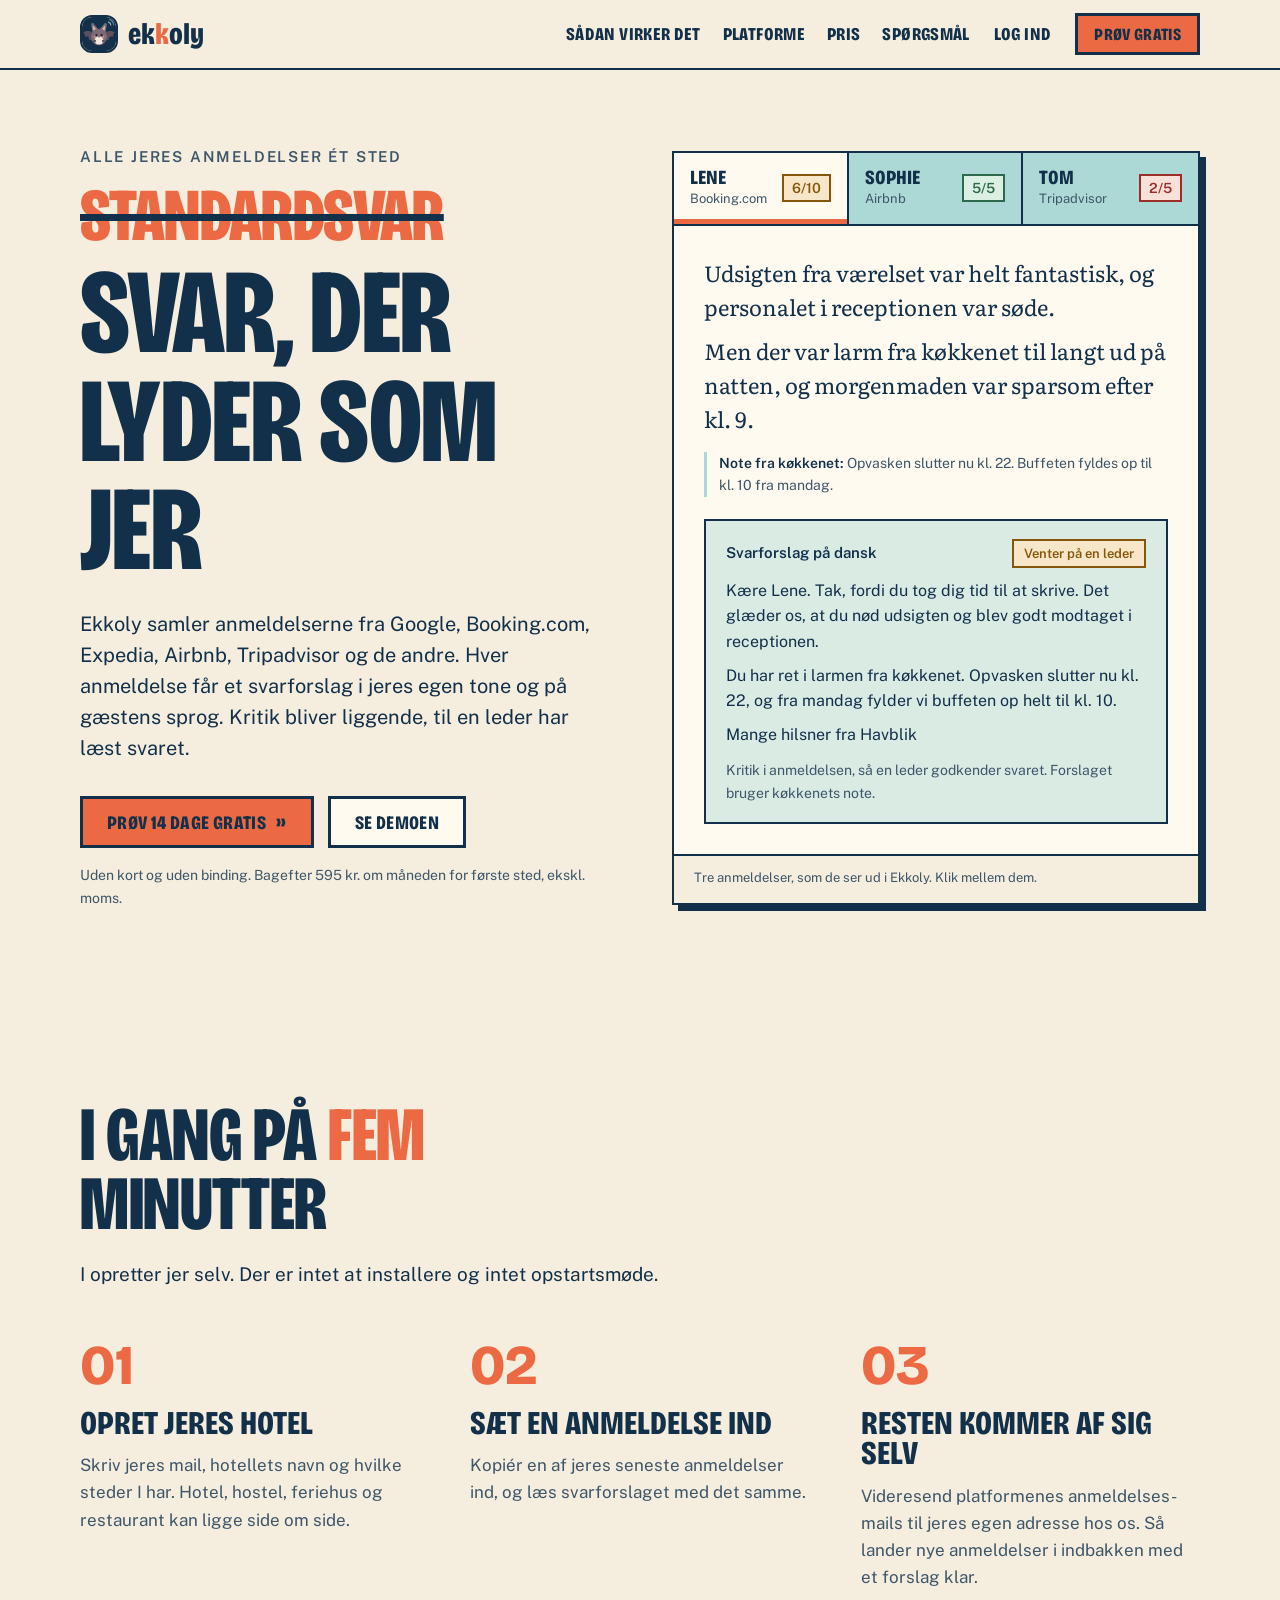
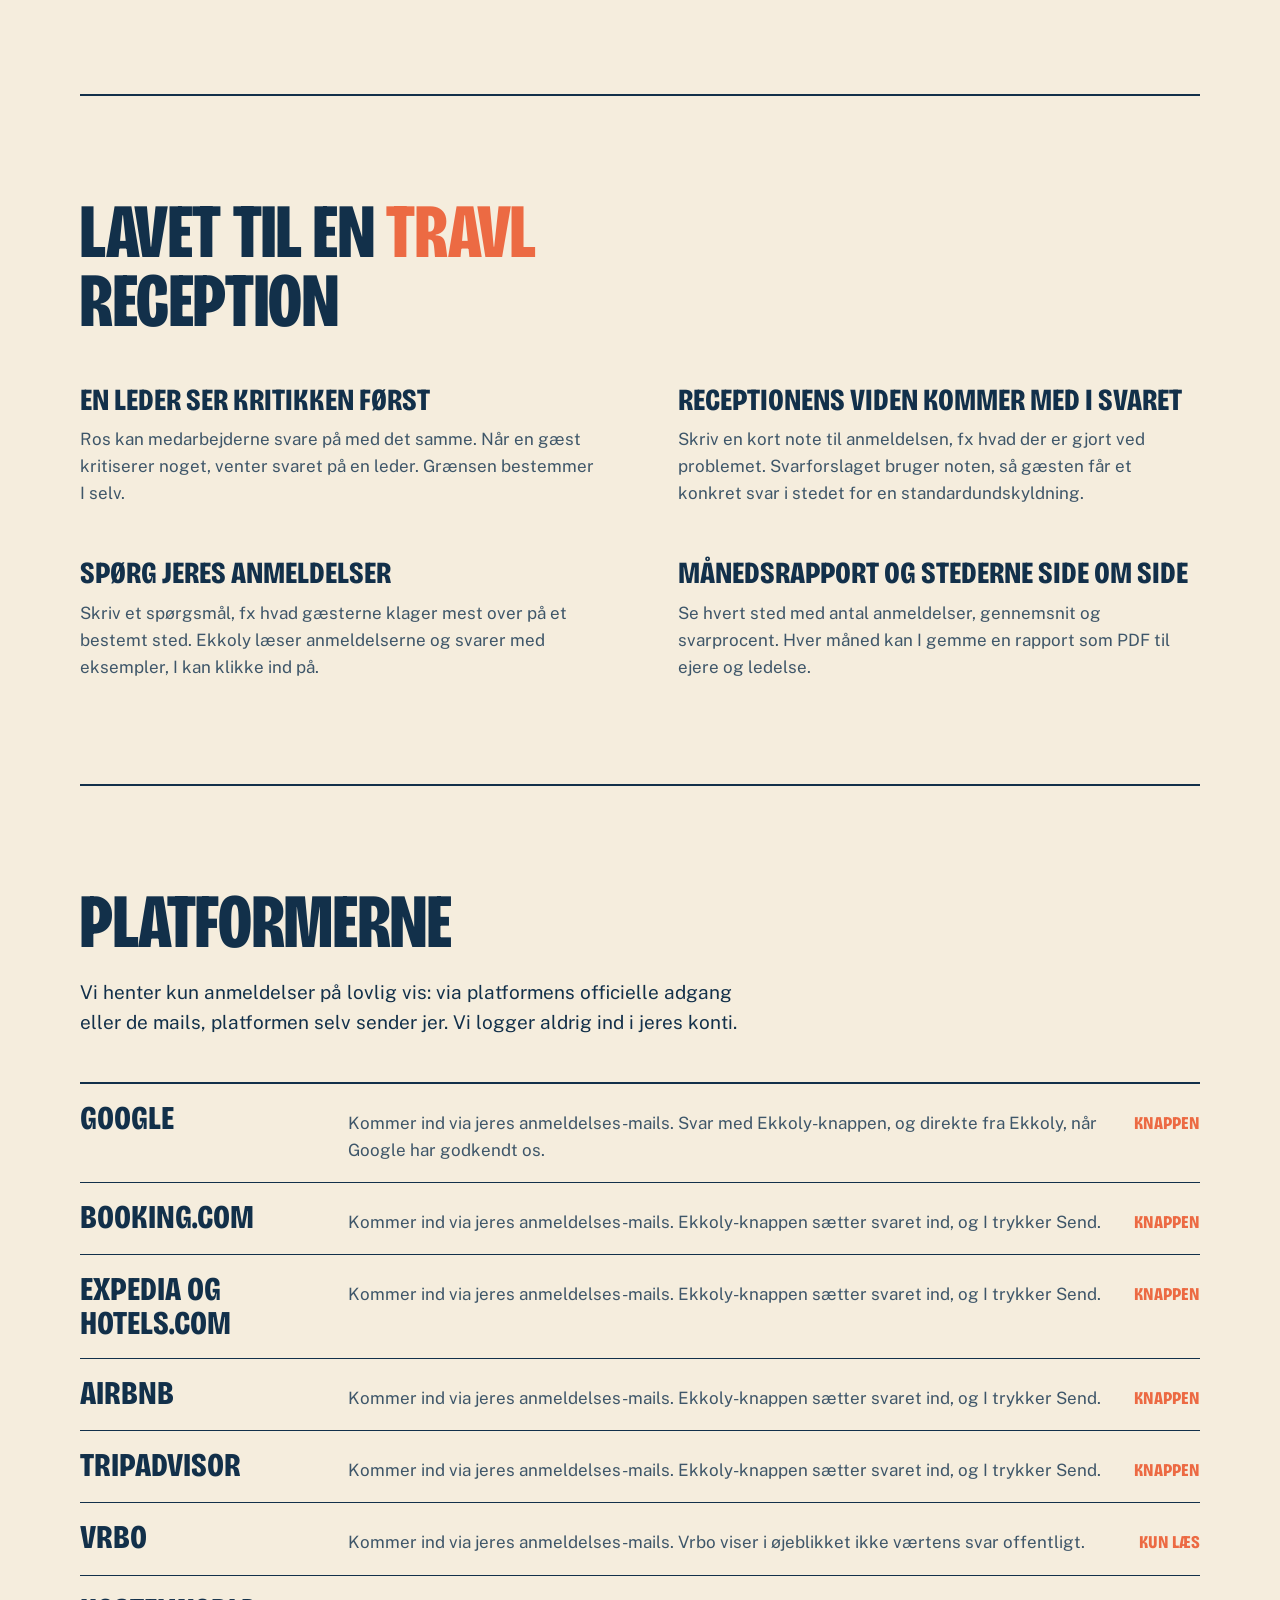
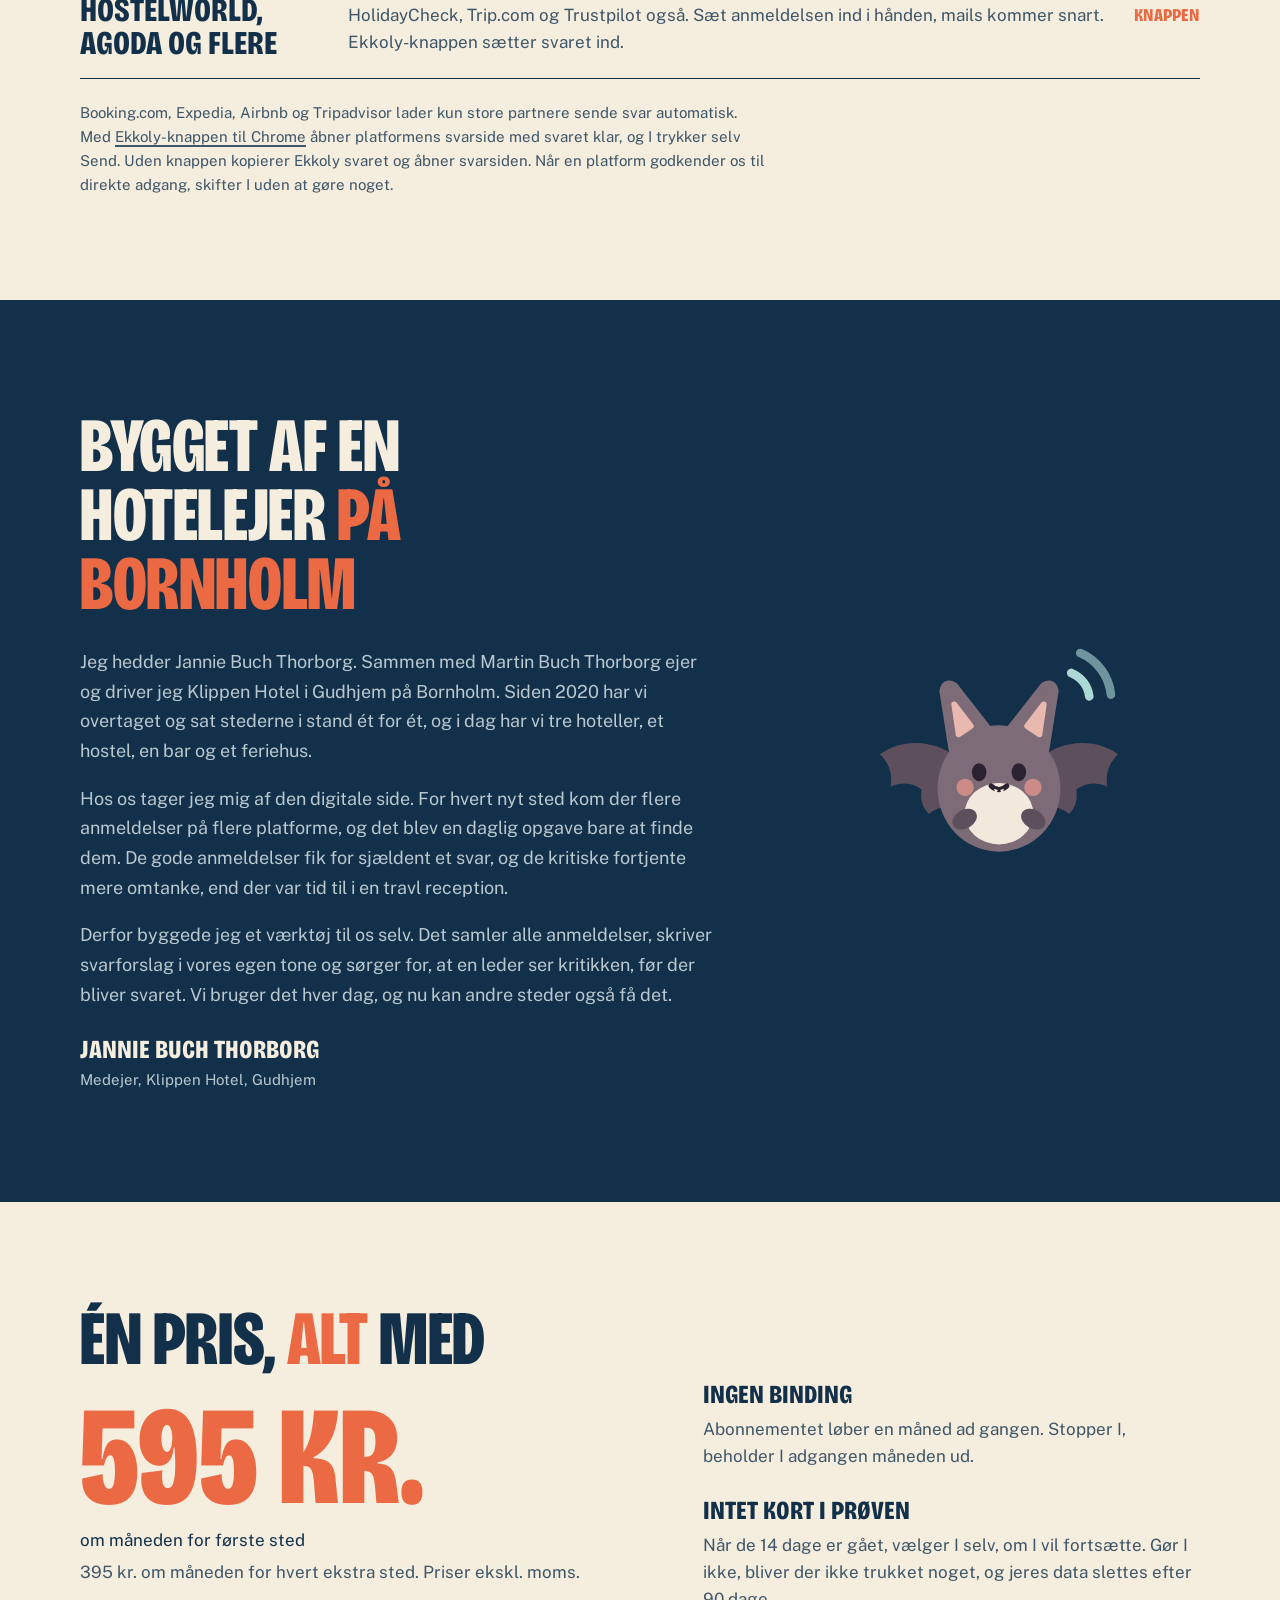
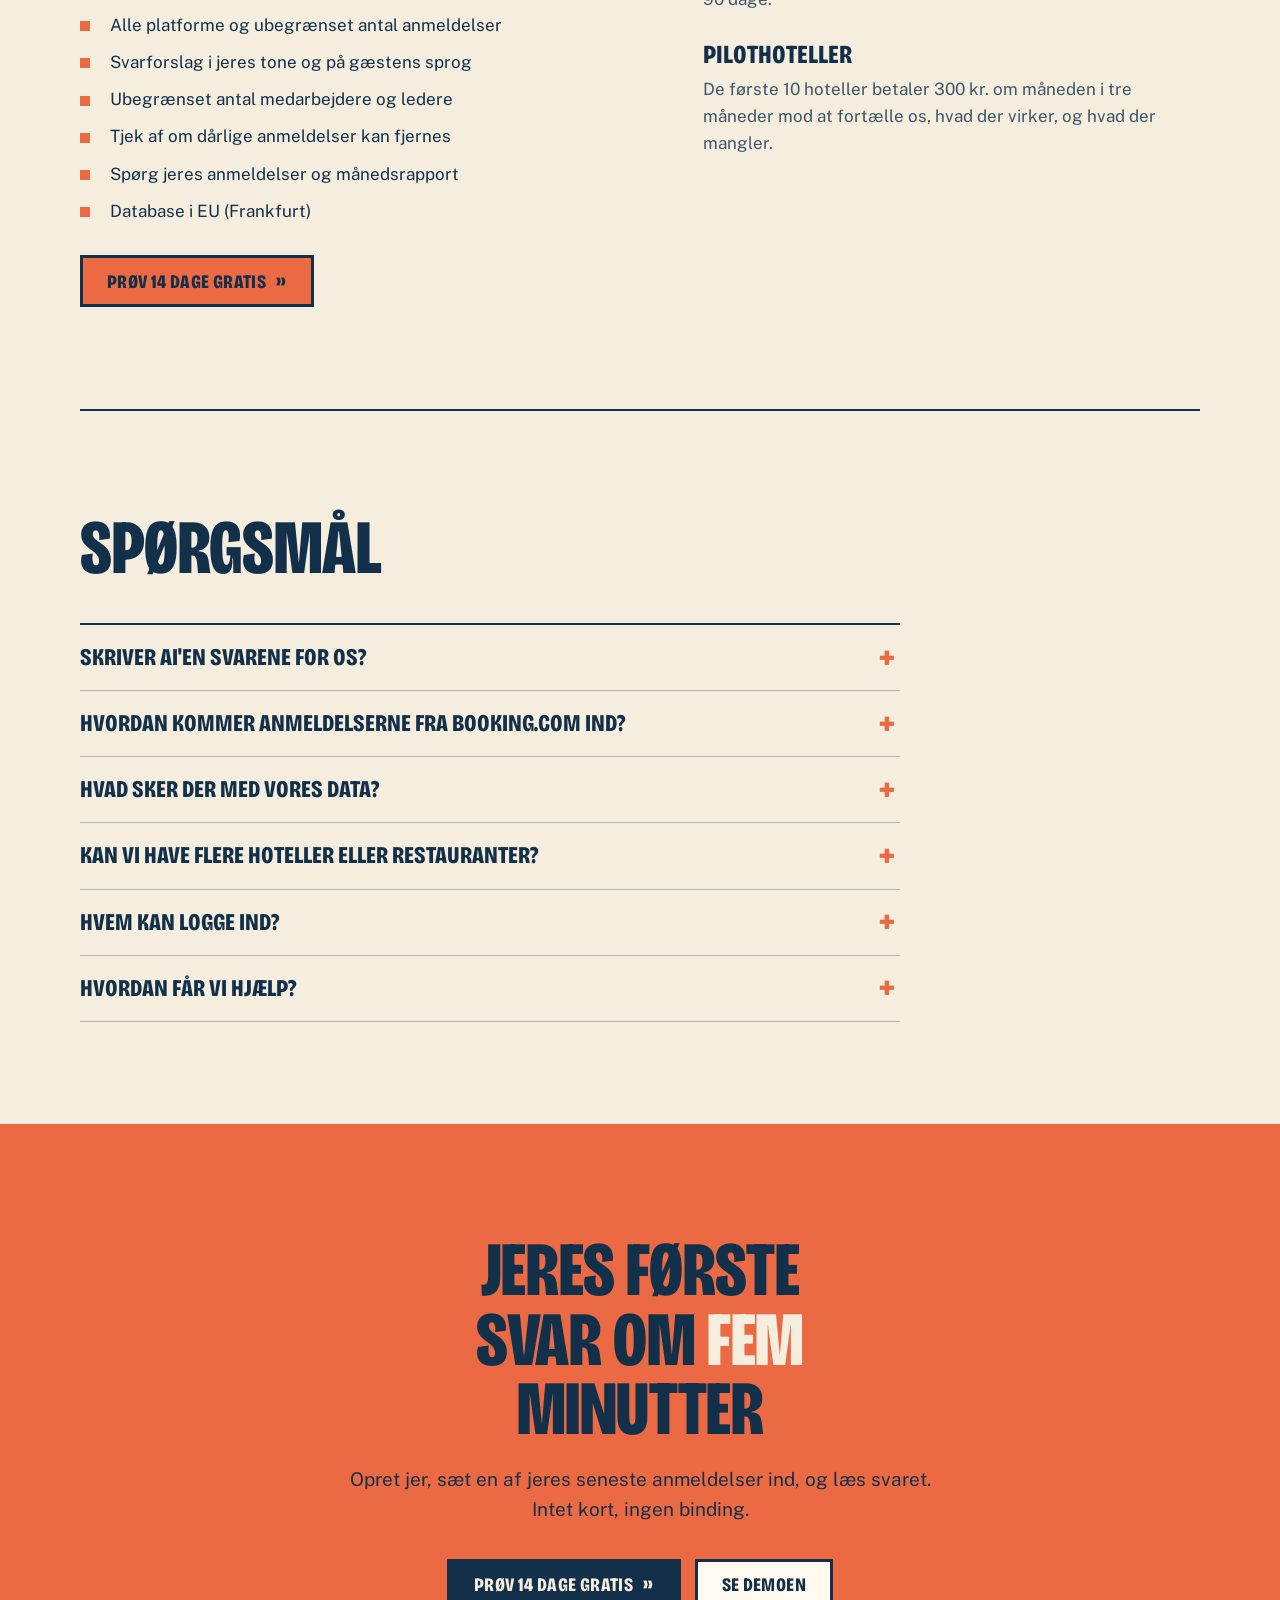
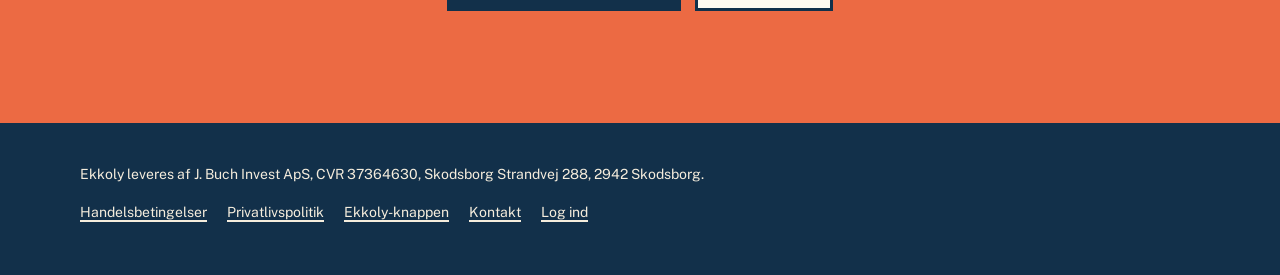
==== commit eab8375c: "Enklere design Co-Authored-By: Claude Opus 5.5 <noreply@anthropic.com> Claude-Session: https://claud" ====
--- a/index.html
+++ b/index.html
@@ -15,7 +15,7 @@
 <link rel="preload" href="app/fonts/public-sans-latin-600-normal.woff2" as="font" type="font/woff2" crossorigin>
 <link rel="preload" href="app/fonts/literata-latin-400-normal.woff2" as="font" type="font/woff2" crossorigin>
 <link rel="preload" href="app/fonts/bricolage-grotesque-latin-standard-normal.woff2" as="font" type="font/woff2" crossorigin>
-<link rel="stylesheet" href="site.css?v=20261030b">
+<link rel="stylesheet" href="site.css?v=20261030d">
 </head>
 <body>
 <a class="skip" href="#indhold">Gå til indhold</a>
@@ -115,13 +115,7 @@
   </div>
 </section>
 
-<div class="band" aria-label="Platforme Ekkoly samler anmeldelser fra">
-  <ul>
-    <li>Google</li><li>Booking.com</li><li>Expedia</li><li>Airbnb</li><li>Tripadvisor</li><li>Hostelworld</li><li>Vrbo</li>
-  </ul>
-</div>
-
-<section class="block block-foam" id="saadan">
+<section class="block" id="saadan">
   <div class="wrap">
     <h2>I gang på <span class="hot">fem</span> minutter</h2>
     <p class="intro">I opretter jer selv. Der er intet at installere og intet opstartsmøde.</p>
@@ -147,52 +141,26 @@
     <h2>Lavet til en <span class="hot">travl</span> reception</h2>
     <div class="features">
       <article class="feature">
-        <div class="feature-text">
-          <h3>En leder ser kritikken først</h3>
-          <p>Ros kan medarbejderne svare på med det samme. Når en gæst kritiserer noget, venter svaret på en leder. Grænsen bestemmer I selv.</p>
-        </div>
-        <div class="mini" aria-hidden="true">
-          <p class="mini-row"><span>Martin K., Google</span><span class="status status-ok">Svar nu</span></p>
-          <p class="mini-row"><span>Lene, Booking.com</span><span class="status status-wait">Venter på en leder</span></p>
-          <p class="mini-row"><span>Anna, Expedia</span><span class="status status-ok">Svar nu</span></p>
-        </div>
+        <h3>En leder ser kritikken først</h3>
+        <p>Ros kan medarbejderne svare på med det samme. Når en gæst kritiserer noget, venter svaret på en leder. Grænsen bestemmer I selv.</p>
       </article>
       <article class="feature">
-        <div class="feature-text">
-          <h3>Receptionens viden kommer med i svaret</h3>
-          <p>Skriv en kort note til anmeldelsen, fx hvad der er gjort ved problemet. Svarforslaget bruger noten, så gæsten får et konkret svar i stedet for en standardundskyldning.</p>
-        </div>
-        <div class="mini" aria-hidden="true">
-          <p class="mini-note"><strong>Note fra receptionen</strong> Kaffemaskinen gik i stykker søndag morgen. Ny er bestilt.</p>
-          <p class="mini-quote">»Tak, fordi du sagde det. Kaffemaskinen gik i stykker søndag, og en ny er allerede bestilt.«</p>
-        </div>
+        <h3>Receptionens viden kommer med i svaret</h3>
+        <p>Skriv en kort note til anmeldelsen, fx hvad der er gjort ved problemet. Svarforslaget bruger noten, så gæsten får et konkret svar i stedet for en standardundskyldning.</p>
       </article>
       <article class="feature">
-        <div class="feature-text">
-          <h3>Spørg jeres anmeldelser</h3>
-          <p>Skriv et spørgsmål, fx hvad gæsterne klager mest over på et bestemt sted. Ekkoly læser anmeldelserne og svarer med eksempler, I kan klikke ind på.</p>
-        </div>
-        <div class="mini" aria-hidden="true">
-          <p class="mini-ask">Hvad siger gæsterne om morgenmaden?</p>
-          <p class="mini-answer">Morgenmaden roses i 14 anmeldelser, især det hjemmebagte brød. 3 gæster skriver, at buffeten var tom efter kl. 9.</p>
-        </div>
+        <h3>Spørg jeres anmeldelser</h3>
+        <p>Skriv et spørgsmål, fx hvad gæsterne klager mest over på et bestemt sted. Ekkoly læser anmeldelserne og svarer med eksempler, I kan klikke ind på.</p>
       </article>
       <article class="feature">
-        <div class="feature-text">
-          <h3>Månedsrapport og stederne side om side</h3>
-          <p>Se hvert sted med antal anmeldelser, gennemsnit og svarprocent. Hver måned kan I gemme en rapport som PDF til ejere og ledelse.</p>
-        </div>
-        <div class="mini mini-kpis" aria-hidden="true">
-          <p><span>Nye anmeldelser</span><strong>42</strong></p>
-          <p><span>Gennemsnit af 10</span><strong>8,7</strong></p>
-          <p><span>Besvaret</span><strong>95 %</strong></p>
-        </div>
+        <h3>Månedsrapport og stederne side om side</h3>
+        <p>Se hvert sted med antal anmeldelser, gennemsnit og svarprocent. Hver måned kan I gemme en rapport som PDF til ejere og ledelse.</p>
       </article>
     </div>
   </div>
 </section>
 
-<section class="block block-ink" id="platforme">
+<section class="block" id="platforme">
   <div class="wrap">
     <h2>Platform&shy;erne</h2>
     <p class="intro">Vi henter kun anmeldelser på lovlig vis: via platformens officielle adgang eller de mails, platformen selv sender jer. Vi logger aldrig ind i jeres konti.</p>
@@ -220,14 +188,6 @@
     </div>
     <div class="origin-side">
       <svg class="mascot" viewBox="0 0 72 64" aria-hidden="true"><g fill="none" stroke="#12304a" stroke-linecap="round" stroke-width="2.4"><path d="M56 10.5a8 8 0 0 1 5 6.5"/><path d="M58.5 5a14 14 0 0 1 8.5 11.5" opacity=".6"/></g><g transform="translate(0 2)"><path d="M27 34C20 27 10 26 3 31c2.6 2.4 3.6 5.6 3 9 3-1.4 6.2-1.2 8.6.8-.5 2.6.2 5 2 6.8 1.8-1.7 4.4-2.3 7-1.6L27 42z" fill="#5e4f5c"/><path d="M45 34c7-7 17-8 24-3-2.6 2.4-3.6 5.6-3 9-3-1.4-6.2-1.2-8.6.8.5 2.6-.2 5-2 6.8-1.8-1.7-4.4-2.3-7-1.6L45 42z" fill="#5e4f5c"/><path d="M23.5 29.5 21 13.5q.4-2.2 2.3-1l9 11.5zM48.5 29.5 51 13.5q-.4-2.2-2.3-1l-9 11.5z" fill="#7d6c78" stroke="#7d6c78" stroke-width="3" stroke-linejoin="round"/><path d="M24.8 25.5 23.6 17.2l4.6 6zM47.2 25.5l1.2-8.3-4.6 6z" fill="#e9b9b0" stroke="#e9b9b0" stroke-width="1.6" stroke-linejoin="round"/><ellipse cx="36" cy="40.5" rx="17" ry="17.5" fill="#7d6c78"/><ellipse cx="36" cy="47.5" rx="9.5" ry="8.5" fill="#f3e8dc"/><ellipse cx="26.5" cy="49" rx="3.6" ry="2.6" transform="rotate(-30 26.5 49)" fill="#5e4f5c"/><ellipse cx="45.5" cy="49" rx="3.6" ry="2.6" transform="rotate(30 45.5 49)" fill="#5e4f5c"/><ellipse cx="30.5" cy="36" rx="2" ry="2.5" fill="#2a2230"/><ellipse cx="41.5" cy="36" rx="2" ry="2.5" fill="#2a2230"/><circle cx="26.6" cy="40.2" r="2.4" fill="#e7958c" opacity=".75"/><circle cx="45.4" cy="40.2" r="2.4" fill="#e7958c" opacity=".75"/><path d="M33.8 39.8q2.2 2 4.4 0" fill="none" stroke="#2a2230" stroke-width="1.4" stroke-linecap="round"/><path d="M34.6 40.6l.5 1.4.6-1.1M37.4 40.6l-.5 1.4-.6-1.1" fill="#f3e8dc"/></g></svg>
-      <ul class="places" aria-label="Klippens steder, der bruger Ekkoly">
-        <li><span>Grevens Dal</span> hotel, siden 2021</li>
-        <li><span>Therns Hotel</span> hotel, siden 2022</li>
-        <li><span>Therns Hostel</span> hostel, siden 2022</li>
-        <li><span>Skt. Jørgens Gaard</span> hotel, siden 2025</li>
-        <li><span>Jylkat</span> bar</li>
-        <li><span>Det Gamle Bryggeri</span> feriehus</li>
-      </ul>
     </div>
   </div>
 </section>
@@ -256,7 +216,7 @@
   </div>
 </section>
 
-<section class="block block-foam" id="spoergsmaal">
+<section class="block" id="spoergsmaal">
   <div class="wrap">
     <h2>Spørgsmål</h2>
     <div class="faq">
--- a/site.css
+++ b/site.css
@@ -282,3 +282,69 @@
 .logo-mark { width: 30px; height: 30px; flex: none; margin-right: 10px; --logo-bg: #12304a; --logo-fg: #fff; --logo-echo: #acd9d5; }
 .brand, .mark, .mark a { display: inline-flex; align-items: center; text-decoration: none; }
 .brand .logo-mark { margin-right: 0; width: 38px; height: 38px; border: 2px solid var(--ink); border-radius: 12px; }
+
+/* =====================================================================
+   Enkel udgave: færre kasser, skygger og farveflader, mere luft.
+   Papir overalt, én mørk flade (historien) og én koral (afslutningen).
+   ===================================================================== */
+.top { background: var(--paper); border-bottom: 2px solid var(--ink); }
+.hero { border-bottom: 0; padding-bottom: clamp(48px, 7vw, 96px); }
+.inbox { box-shadow: 6px 6px 0 var(--ink); border-width: 2px; }
+.inbox-tabs, .inbox-caption { border-width: 2px; }
+.inbox-tabs button { border-right-width: 2px; }
+.block { border-bottom: 0; padding: clamp(56px, 8vw, 104px) 0; }
+.block + .block { border-top: 0; }
+.block + .block .wrap::before { content: ""; display: block; border-top: 2px solid var(--ink); margin-bottom: clamp(56px, 8vw, 104px); }
+.block + .block { padding-top: 0; }
+.block h2, .origin h2, .closing h2 { font-size: clamp(44px, 6vw, 80px); }
+
+/* Trin: tre kolonner med store tal, ingen kasser */
+.steps { border: 0; background: none; gap: clamp(28px, 4vw, 56px); }
+.steps li { padding: 0; }
+.steps li + li { border: 0; }
+.steps li:last-child { background: none; color: inherit; }
+.steps li::before, .steps li:last-child::before { font-size: 56px; color: var(--coral); line-height: 1; }
+.steps h3 { font-size: clamp(28px, 2.6vw, 34px); }
+.steps p { color: var(--ink-soft); }
+
+/* Funktioner: fire korte tekster i et gitter */
+.features { grid-template-columns: repeat(2, minmax(0, 1fr)); gap: clamp(32px, 4vw, 56px) clamp(32px, 6vw, 88px); margin-top: 48px; }
+@media (max-width: 760px) { .features { grid-template-columns: 1fr; } }
+.feature { display: block; }
+.feature h3 { font-size: clamp(26px, 2.4vw, 32px); }
+.feature p { color: var(--ink-soft); }
+
+/* Platforme på papir */
+.menu { border-top-width: 2px; }
+.menu .how { color: var(--ink-soft); }
+.menu li { border-bottom-width: 1px; }
+.note { color: var(--ink-soft); }
+
+/* Historien: den ene mørke flade */
+.origin { background: var(--ink); color: var(--on-ink); border-bottom: 0; }
+.origin h2 .on-ink { color: var(--coral); }
+.origin-text p { color: var(--on-ink-soft); }
+.origin-text .signature { color: var(--on-ink); }
+.origin-text .signature span { color: var(--on-ink-soft); }
+.origin .wrap { grid-template-columns: minmax(0, 1.6fr) minmax(0, 1fr); align-items: center; }
+.origin-side { justify-items: center; }
+.mascot { width: min(260px, 70%); filter: none; }
+.mascot g:first-child { stroke: var(--foam); }
+
+/* Pris uden kort */
+.price-card { background: none; border: 0; box-shadow: none; padding: 0; }
+.terms { padding-top: clamp(0px, 6vw, 120px); }
+.terms dt { font-size: 26px; }
+.terms dd { color: var(--ink-soft); }
+.included li::before { width: 10px; height: 10px; border: 0; top: .55em; }
+
+/* Spørgsmål som enkle linjer */
+.faq { border: 0; background: none; border-top: 2px solid var(--ink); }
+.faq details + details { border-top: 0; }
+.faq details { border-bottom: 1px solid color-mix(in srgb, var(--ink) 30%, transparent); }
+.faq summary { padding: 20px 48px 20px 0; font-size: clamp(20px, 2vw, 24px); }
+.faq summary::after { right: 4px; }
+.faq details p { padding: 0 0 22px; color: var(--ink-soft); }
+
+.closing { border-bottom: 0; }
+footer { border-top: 0; }
